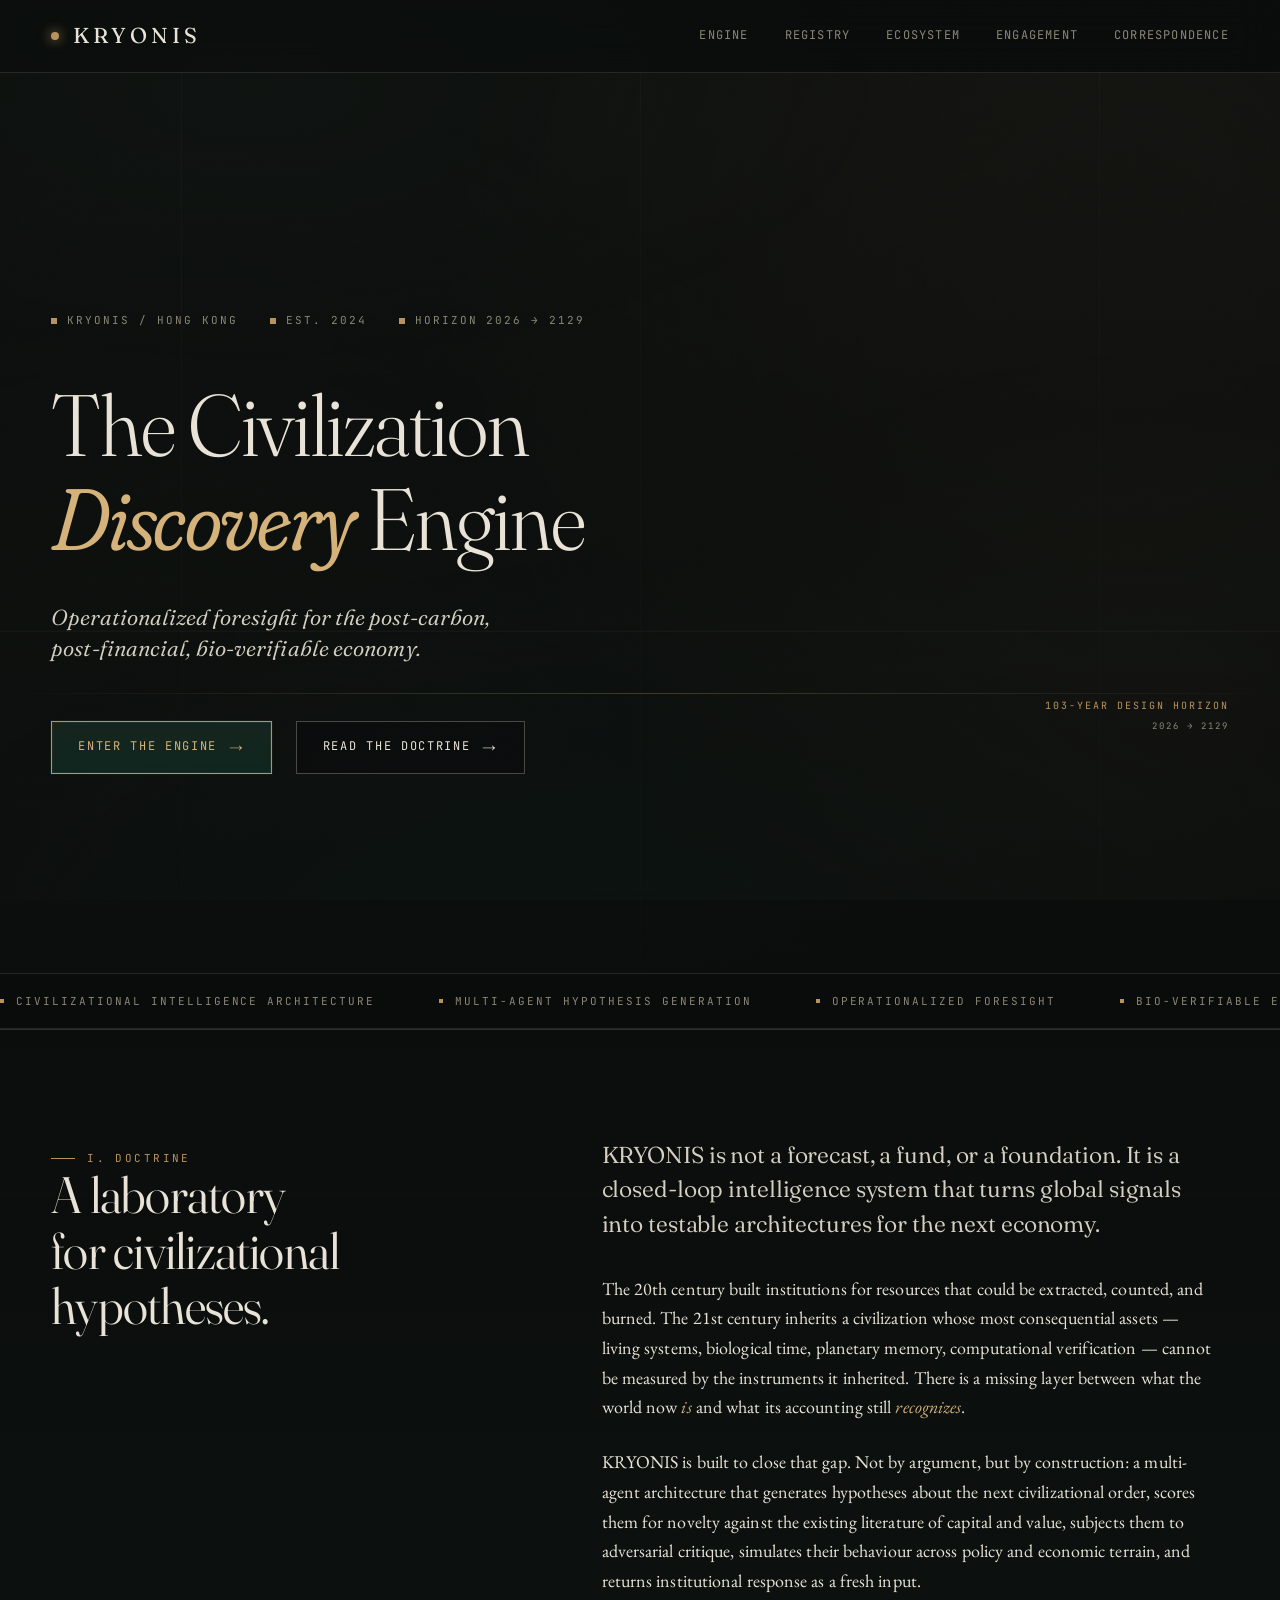
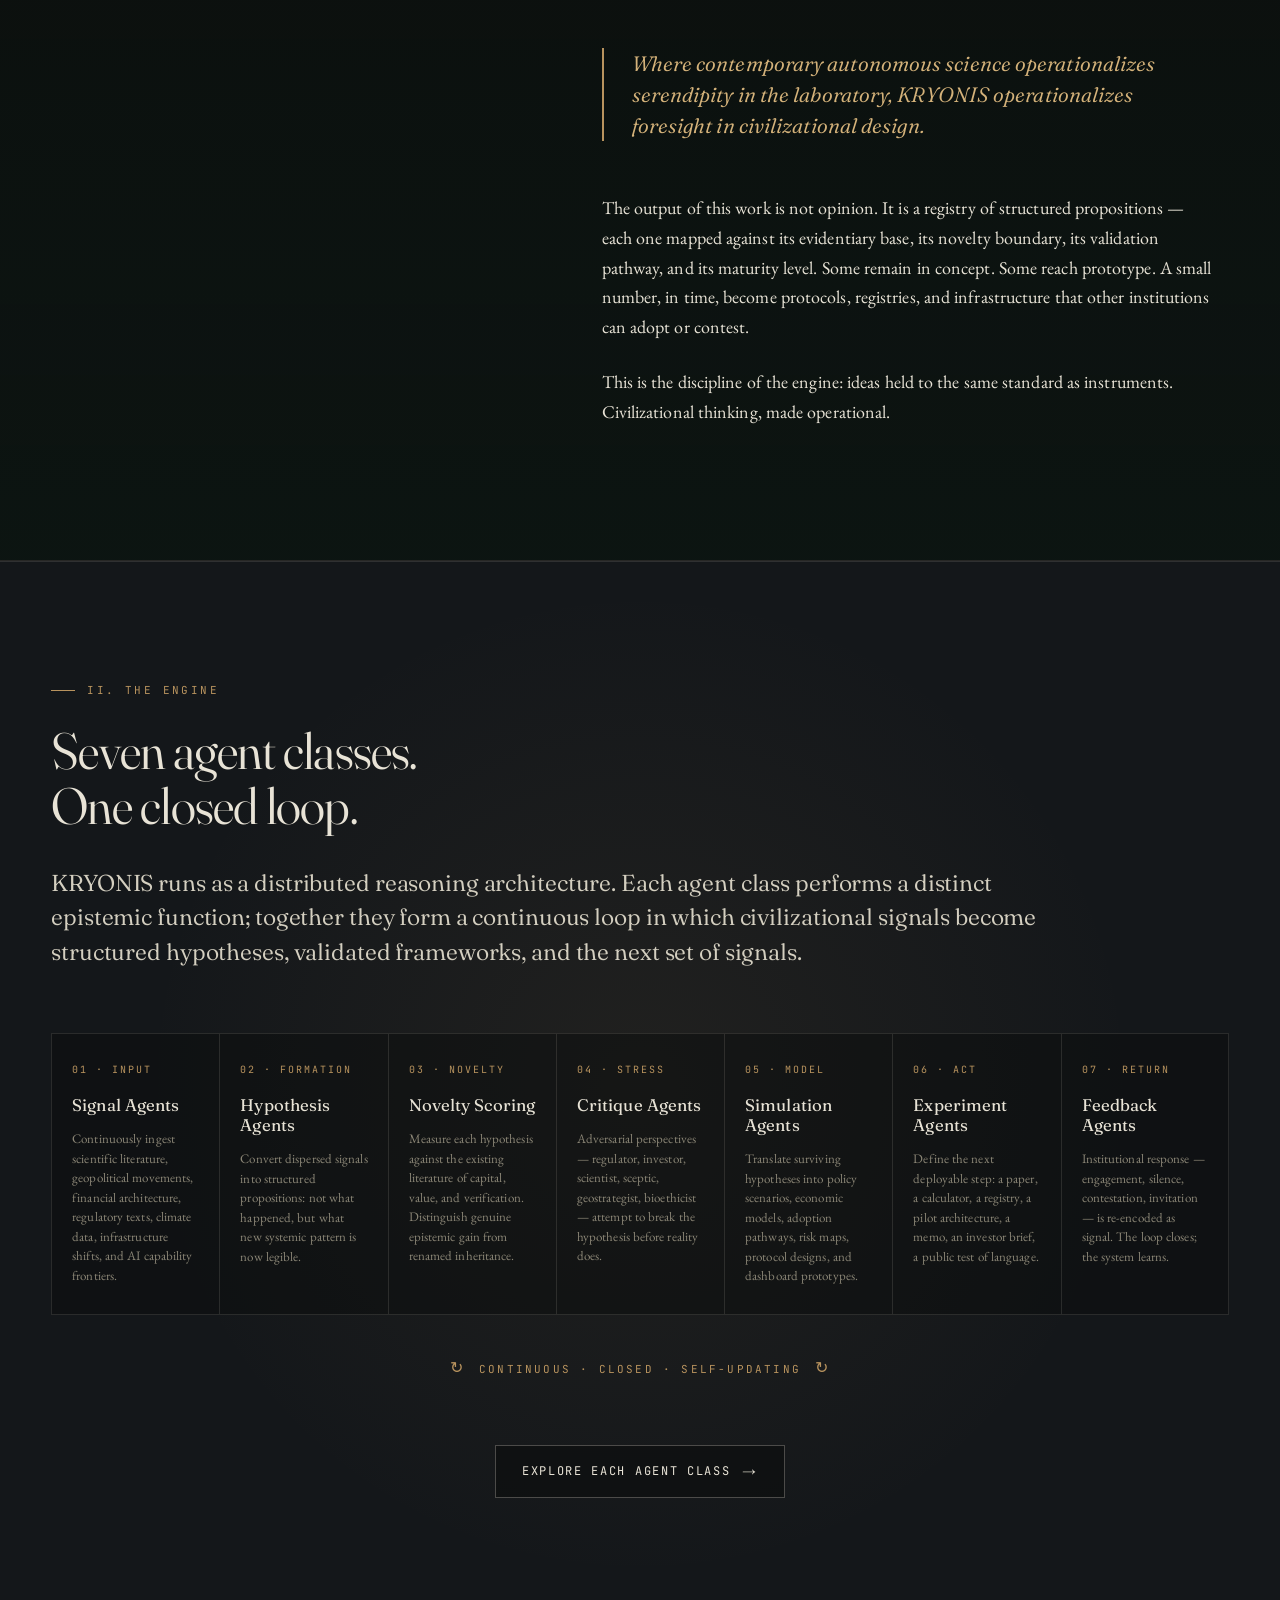
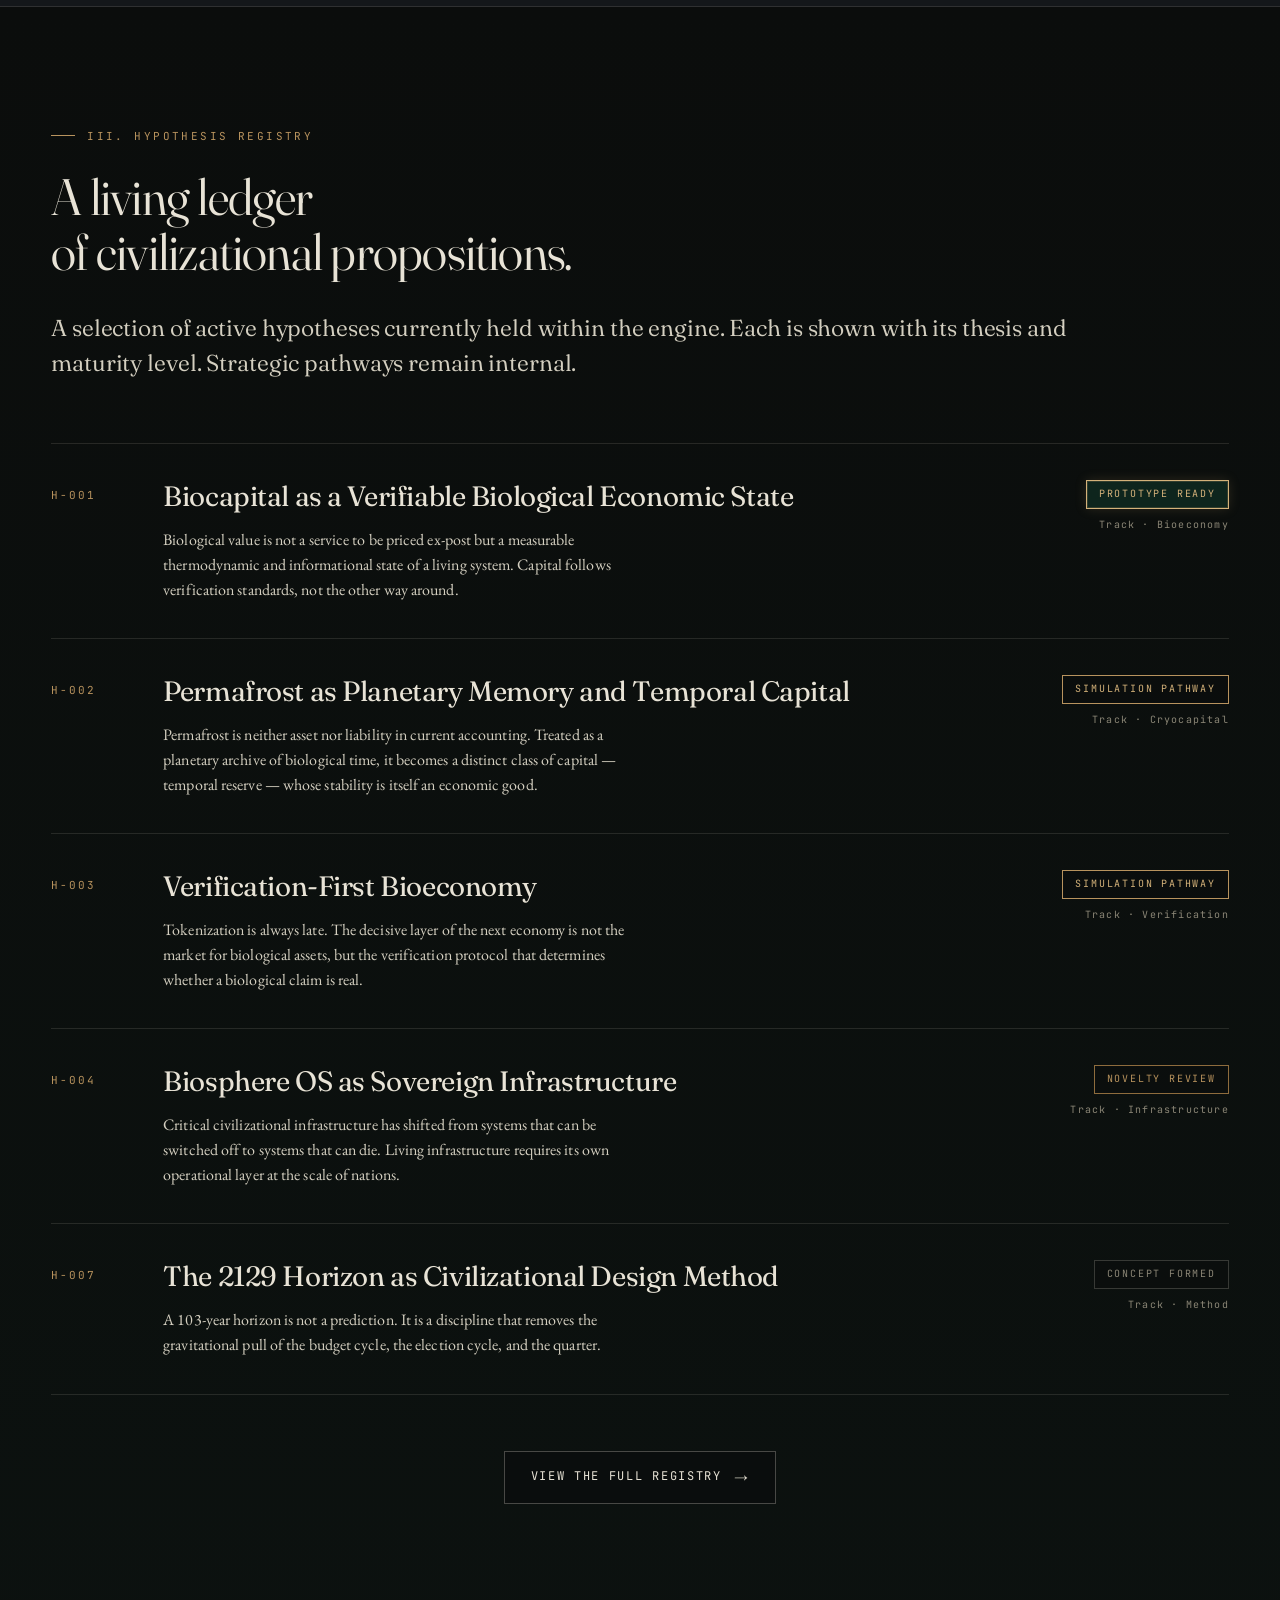
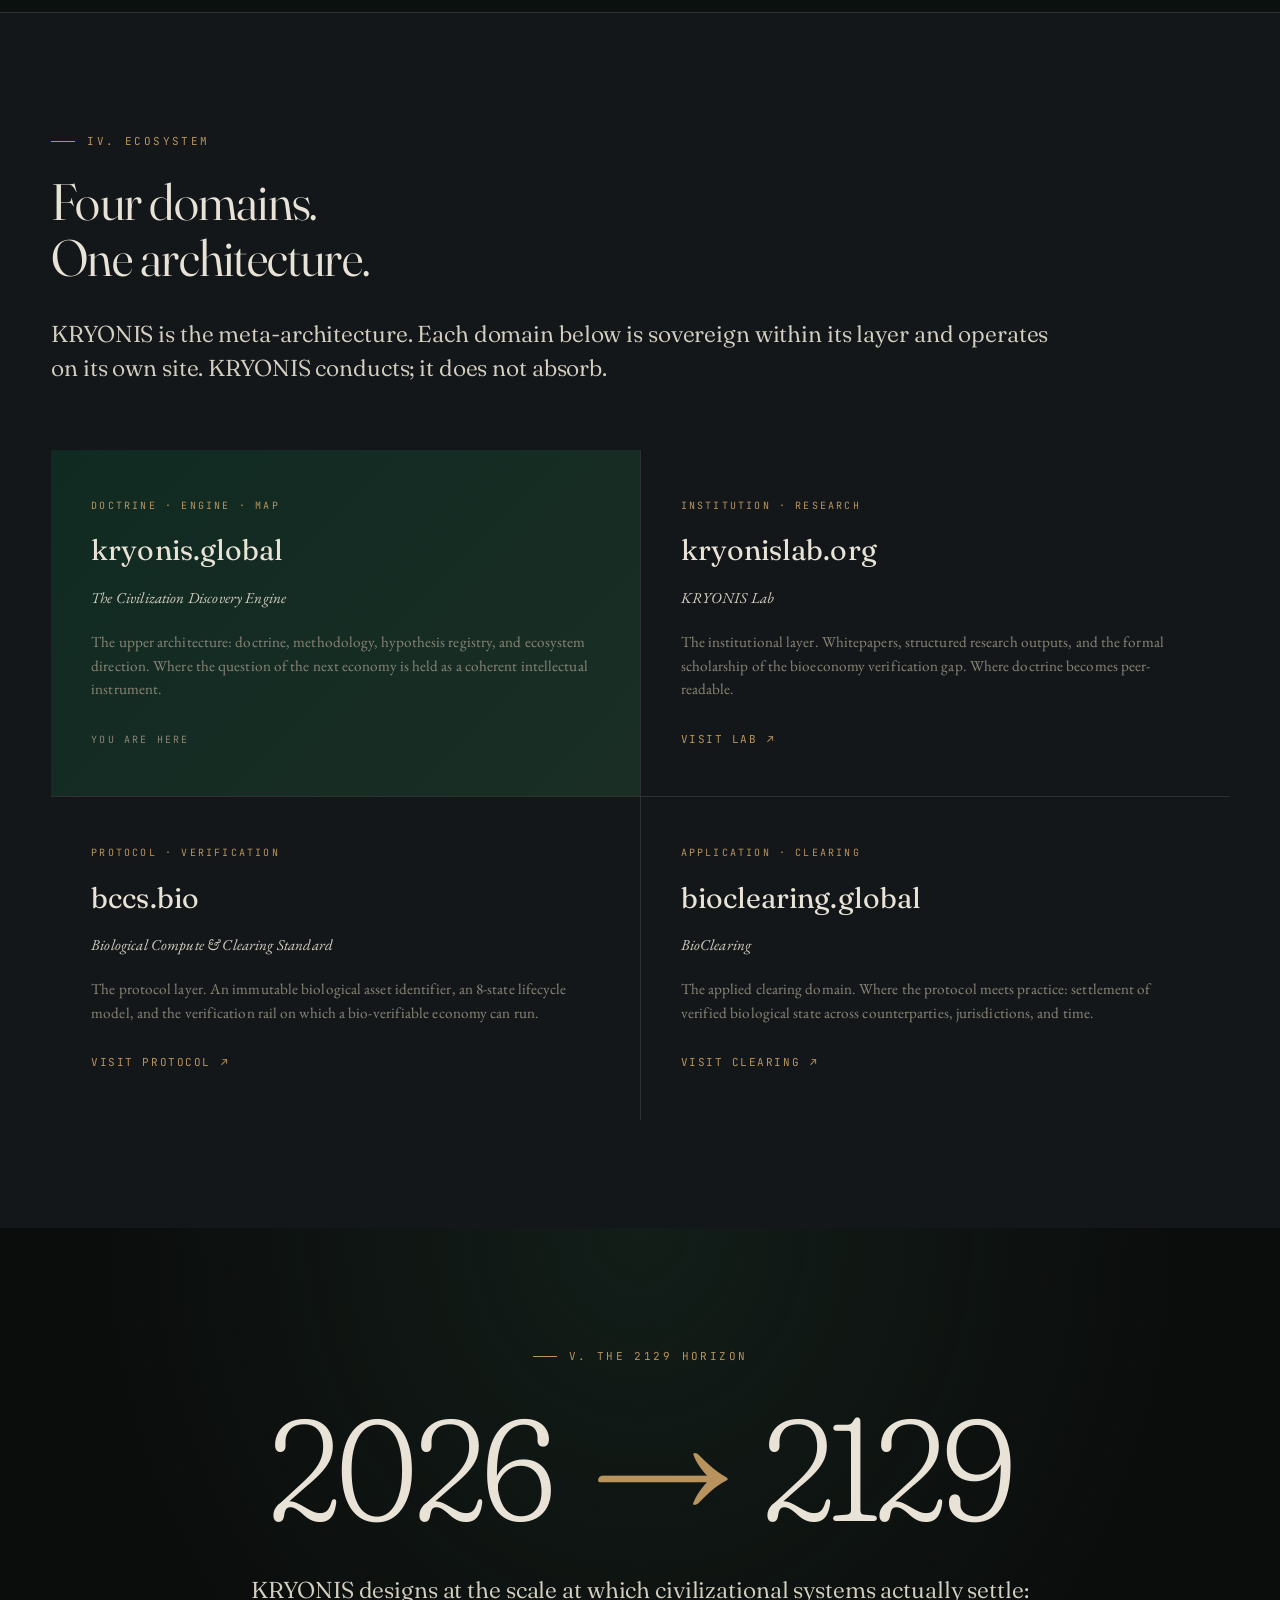
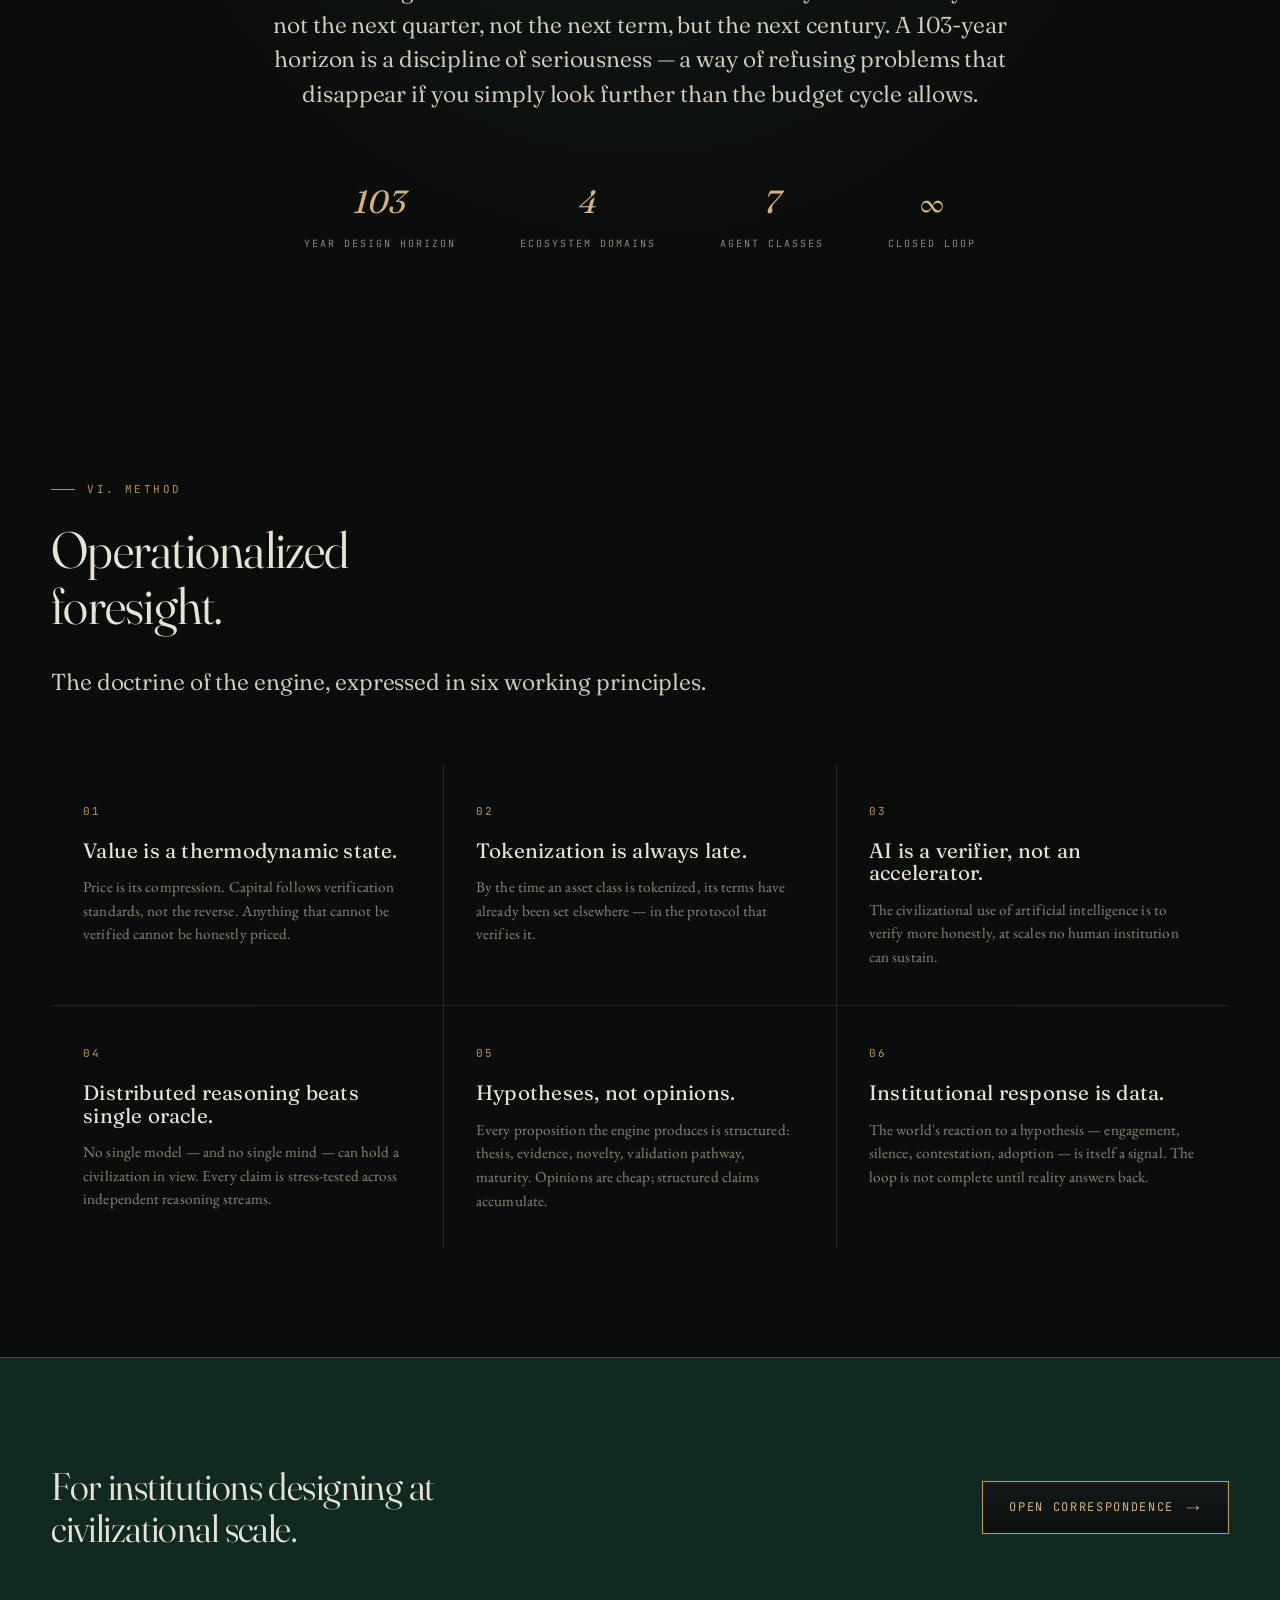
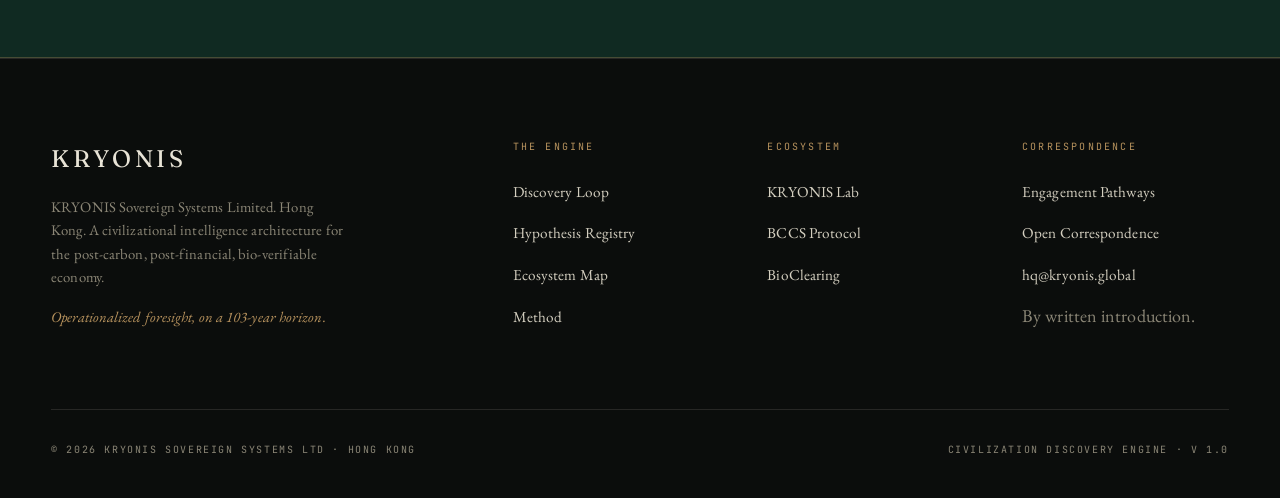
==== index.html @ 0e192307 "Add files via upload" ====
<!DOCTYPE html>
<html lang="en">
<head>
  <meta charset="UTF-8" />
  <meta name="viewport" content="width=device-width, initial-scale=1.0" />
  <title>KRYONIS — Civilization Discovery Engine</title>
  <meta name="description" content="KRYONIS is a multi-agent intelligence architecture for generating, testing and validating long-horizon civilizational hypotheses. Operationalized foresight for the post-carbon, post-financial, bio-verifiable economy." />
  <meta name="author" content="KRYONIS Sovereign Systems Limited" />
  <meta name="keywords" content="KRYONIS, civilization discovery engine, operationalized foresight, bioeconomy, biocapital, verification, post-carbon economy, sovereign infrastructure, 2129 horizon" />
  <meta name="theme-color" content="#0B0D0C" />
  <meta name="robots" content="index, follow, max-image-preview:large" />
  <link rel="canonical" href="https://kryonis.global/" />

  <!-- Open Graph -->
  <meta property="og:title" content="KRYONIS — Civilization Discovery Engine" />
  <meta property="og:description" content="KRYONIS is a multi-agent intelligence architecture for generating, testing and validating long-horizon civilizational hypotheses. Operationalized foresight for the post-carbon, post-financial, bio-verifiable economy." />
  <meta property="og:type" content="website" />
  <meta property="og:url" content="https://kryonis.global/" />
  <meta property="og:site_name" content="KRYONIS" />
  <meta property="og:locale" content="en_GB" />
  <meta property="og:image" content="https://kryonis.global/assets/og/og-index.jpg" />
  <meta property="og:image:width" content="1200" />
  <meta property="og:image:height" content="630" />
  <meta property="og:image:alt" content="KRYONIS — Civilization Discovery Engine" />
  <meta property="og:image:type" content="image/jpeg" />

  <!-- Twitter -->
  <meta name="twitter:card" content="summary_large_image" />
  <meta name="twitter:title" content="KRYONIS — Civilization Discovery Engine" />
  <meta name="twitter:description" content="KRYONIS is a multi-agent intelligence architecture for generating, testing and validating long-horizon civilizational hypotheses. Operationalized foresight for the post-carbon, post-financial, bio-verifiable economy." />
  <meta name="twitter:image" content="https://kryonis.global/assets/og/og-index.jpg" />

  <!-- Icons -->
  <link rel="icon" type="image/svg+xml" href="/assets/icons/favicon.svg" />
  <link rel="icon" type="image/png" sizes="32x32" href="/assets/icons/favicon-32.png" />
  <link rel="icon" type="image/png" sizes="16x16" href="/assets/icons/favicon-16.png" />
  <link rel="apple-touch-icon" sizes="180x180" href="/assets/icons/apple-touch-icon.png" />

  <!-- Fonts -->
  <link rel="preconnect" href="https://fonts.googleapis.com" />
  <link rel="preconnect" href="https://fonts.gstatic.com" crossorigin />
  <link rel="stylesheet" href="/styles.css" />
</head>
<body>

  <nav class="nav">
    <div class="nav-inner">
      <a href="/" class="nav-mark">KRYONIS</a>
      <button class="nav-toggle" aria-label="Menu" aria-expanded="false" aria-controls="primary-nav">
        <svg viewBox="0 0 24 24" fill="none" stroke="currentColor" stroke-width="1.5">
          <path d="M4 6h16M4 12h16M4 18h16" />
        </svg>
      </button>
      <div class="nav-links" id="primary-nav">
        <a href="/engine.html">Engine</a>
        <a href="/registry.html">Registry</a>
        <a href="/ecosystem.html">Ecosystem</a>
        <a href="/engagement.html">Engagement</a>
        <a href="/correspondence.html">Correspondence</a>
      </div>
    </div>
  </nav>

  <!-- HERO -->
  <header class="hero" id="top">
    <div class="hero-bg" style="background-image: url('/assets/images/hero-atmosphere.jpg');"></div>
    <div class="hero-inner">
      <div class="hero-meta reveal">
        <span>KRYONIS / HONG KONG</span>
        <span>EST. 2024</span>
        <span>Horizon 2026 → 2129</span>
      </div>

      <h1 class="reveal">
        The Civilization<br />
        <span class="accent">Discovery</span> Engine
      </h1>

      <p class="hero-tagline reveal">
        Operationalized foresight for the post-carbon,<br />
        post-financial, bio-verifiable economy.
      </p>

      <div class="hero-cta reveal">
        <a href="/engine.html" class="btn btn-primary btn-arrow">Enter the Engine</a>
        <a href="#doctrine" class="btn btn-arrow">Read the Doctrine</a>
      </div>

      <div class="hero-horizon"></div>
      <div class="hero-horizon-label">
        103-YEAR DESIGN HORIZON
        <small>2026 → 2129</small>
      </div>
    </div>
  </header>

  <!-- TICKER -->
  <div class="ticker" aria-hidden="true">
    <div class="ticker-track">
      <span>Civilizational Intelligence Architecture</span>
      <span>Multi-Agent Hypothesis Generation</span>
      <span>Operationalized Foresight</span>
      <span>Bio-Verifiable Economy</span>
      <span>Thermodynamic Value Layer</span>
      <span>Sovereign Discovery Protocol</span>
      <span>Civilizational Intelligence Architecture</span>
      <span>Multi-Agent Hypothesis Generation</span>
      <span>Operationalized Foresight</span>
      <span>Bio-Verifiable Economy</span>
      <span>Thermodynamic Value Layer</span>
      <span>Sovereign Discovery Protocol</span>
    </div>
  </div>

  <!-- DOCTRINE -->
  <section class="doctrine" id="doctrine">
    <div class="wrap">
      <div class="doctrine-grid">
        <div class="doctrine-left">
          <div class="sticky">
            <div class="eyebrow reveal">I. Doctrine</div>
            <h2 class="reveal reveal-delay-1">A laboratory<br />for civilizational<br />hypotheses.</h2>
          </div>
        </div>

        <div class="doctrine-prose">
          <p class="lede reveal">
            KRYONIS is not a forecast, a fund, or a foundation. It is a closed-loop intelligence system that turns global signals into testable architectures for the next economy.
          </p>

          <p class="reveal reveal-delay-1">
            The 20th century built institutions for resources that could be extracted, counted, and burned. The 21st century inherits a civilization whose most consequential assets — living systems, biological time, planetary memory, computational verification — cannot be measured by the instruments it inherited. There is a missing layer between what the world now <em>is</em> and what its accounting still <em>recognizes</em>.
          </p>

          <p class="reveal reveal-delay-1">
            KRYONIS is built to close that gap. Not by argument, but by construction: a multi-agent architecture that generates hypotheses about the next civilizational order, scores them for novelty against the existing literature of capital and value, subjects them to adversarial critique, simulates their behaviour across policy and economic terrain, and returns institutional response as a fresh input.
          </p>

          <blockquote class="reveal reveal-delay-2">
            Where contemporary autonomous science operationalizes serendipity in the laboratory, KRYONIS operationalizes foresight in civilizational design.
          </blockquote>

          <p class="reveal">
            The output of this work is not opinion. It is a registry of structured propositions — each one mapped against its evidentiary base, its novelty boundary, its validation pathway, and its maturity level. Some remain in concept. Some reach prototype. A small number, in time, become protocols, registries, and infrastructure that other institutions can adopt or contest.
          </p>

          <p class="reveal">
            This is the discipline of the engine: ideas held to the same standard as instruments. Civilizational thinking, made operational.
          </p>
        </div>
      </div>
    </div>
  </section>

  <!-- ENGINE -->
  <section class="engine" id="engine">
    <div class="wrap">
      <div class="section-head">
        <div class="eyebrow reveal">II. The Engine</div>
        <h2 class="reveal reveal-delay-1">Seven agent classes.<br />One closed loop.</h2>
        <p class="lede reveal reveal-delay-2" style="margin-top: 32px;">
          KRYONIS runs as a distributed reasoning architecture. Each agent class performs a distinct epistemic function; together they form a continuous loop in which civilizational signals become structured hypotheses, validated frameworks, and the next set of signals.
        </p>
      </div>

      <div class="cycle">
        <div class="cycle-node reveal">
          <div class="cycle-num">01 · INPUT</div>
          <div class="cycle-name">Signal Agents</div>
          <div class="cycle-desc">Continuously ingest scientific literature, geopolitical movements, financial architecture, regulatory texts, climate data, infrastructure shifts, and AI capability frontiers.</div>
        </div>
        <div class="cycle-node reveal reveal-delay-1">
          <div class="cycle-num">02 · FORMATION</div>
          <div class="cycle-name">Hypothesis Agents</div>
          <div class="cycle-desc">Convert dispersed signals into structured propositions: not what happened, but what new systemic pattern is now legible.</div>
        </div>
        <div class="cycle-node reveal reveal-delay-2">
          <div class="cycle-num">03 · NOVELTY</div>
          <div class="cycle-name">Novelty Scoring</div>
          <div class="cycle-desc">Measure each hypothesis against the existing literature of capital, value, and verification. Distinguish genuine epistemic gain from renamed inheritance.</div>
        </div>
        <div class="cycle-node reveal reveal-delay-3">
          <div class="cycle-num">04 · STRESS</div>
          <div class="cycle-name">Critique Agents</div>
          <div class="cycle-desc">Adversarial perspectives — regulator, investor, scientist, sceptic, geostrategist, bioethicist — attempt to break the hypothesis before reality does.</div>
        </div>
        <div class="cycle-node reveal reveal-delay-4">
          <div class="cycle-num">05 · MODEL</div>
          <div class="cycle-name">Simulation Agents</div>
          <div class="cycle-desc">Translate surviving hypotheses into policy scenarios, economic models, adoption pathways, risk maps, protocol designs, and dashboard prototypes.</div>
        </div>
        <div class="cycle-node reveal">
          <div class="cycle-num">06 · ACT</div>
          <div class="cycle-name">Experiment Agents</div>
          <div class="cycle-desc">Define the next deployable step: a paper, a calculator, a registry, a pilot architecture, a memo, an investor brief, a public test of language.</div>
        </div>
        <div class="cycle-node reveal reveal-delay-1">
          <div class="cycle-num">07 · RETURN</div>
          <div class="cycle-name">Feedback Agents</div>
          <div class="cycle-desc">Institutional response — engagement, silence, contestation, invitation — is re-encoded as signal. The loop closes; the system learns.</div>
        </div>
      </div>

      <div class="cycle-loop reveal">Continuous · Closed · Self-Updating</div>

      <div style="margin-top: 64px; text-align: center;">
        <a href="/engine.html" class="btn btn-arrow reveal">Explore each agent class</a>
      </div>
    </div>
  </section>

  <!-- REGISTRY -->
  <section class="registry" id="registry">
    <div class="wrap">
      <div class="section-head">
        <div class="eyebrow reveal">III. Hypothesis Registry</div>
        <h2 class="reveal reveal-delay-1">A living ledger<br />of civilizational propositions.</h2>
        <p class="lede reveal reveal-delay-2" style="margin-top: 32px;">
          A selection of active hypotheses currently held within the engine. Each is shown with its thesis and maturity level. Strategic pathways remain internal.
        </p>
      </div>

      <div class="ledger">
        <article class="hypothesis reveal" data-status="prototype">
          <div class="hyp-id">H-001</div>
          <div class="hyp-body">
            <h3>Biocapital as a Verifiable Biological Economic State</h3>
            <p>Biological value is not a service to be priced ex-post but a measurable thermodynamic and informational state of a living system. Capital follows verification standards, not the other way around.</p>
          </div>
          <div class="hyp-meta">
            <span class="status" data-level="5">Prototype Ready</span>
            <span class="hyp-track">Track · Bioeconomy</span>
          </div>
        </article>

        <article class="hypothesis reveal" data-status="simulation">
          <div class="hyp-id">H-002</div>
          <div class="hyp-body">
            <h3>Permafrost as Planetary Memory and Temporal Capital</h3>
            <p>Permafrost is neither asset nor liability in current accounting. Treated as a planetary archive of biological time, it becomes a distinct class of capital — temporal reserve — whose stability is itself an economic good.</p>
          </div>
          <div class="hyp-meta">
            <span class="status" data-level="4">Simulation Pathway</span>
            <span class="hyp-track">Track · Cryocapital</span>
          </div>
        </article>

        <article class="hypothesis reveal" data-status="simulation">
          <div class="hyp-id">H-003</div>
          <div class="hyp-body">
            <h3>Verification-First Bioeconomy</h3>
            <p>Tokenization is always late. The decisive layer of the next economy is not the market for biological assets, but the verification protocol that determines whether a biological claim is real.</p>
          </div>
          <div class="hyp-meta">
            <span class="status" data-level="4">Simulation Pathway</span>
            <span class="hyp-track">Track · Verification</span>
          </div>
        </article>

        <article class="hypothesis reveal" data-status="novelty">
          <div class="hyp-id">H-004</div>
          <div class="hyp-body">
            <h3>Biosphere OS as Sovereign Infrastructure</h3>
            <p>Critical civilizational infrastructure has shifted from systems that can be switched off to systems that can die. Living infrastructure requires its own operational layer at the scale of nations.</p>
          </div>
          <div class="hyp-meta">
            <span class="status" data-level="3">Novelty Review</span>
            <span class="hyp-track">Track · Infrastructure</span>
          </div>
        </article>

        <article class="hypothesis reveal" data-status="concept">
          <div class="hyp-id">H-007</div>
          <div class="hyp-body">
            <h3>The 2129 Horizon as Civilizational Design Method</h3>
            <p>A 103-year horizon is not a prediction. It is a discipline that removes the gravitational pull of the budget cycle, the election cycle, and the quarter.</p>
          </div>
          <div class="hyp-meta">
            <span class="status" data-level="1">Concept Formed</span>
            <span class="hyp-track">Track · Method</span>
          </div>
        </article>
      </div>

      <div style="margin-top: 56px; text-align: center;">
        <a href="/registry.html" class="btn btn-arrow reveal">View the full registry</a>
      </div>
    </div>
  </section>

  <!-- ECOSYSTEM -->
  <section class="ecosystem" id="ecosystem">
    <div class="wrap">
      <div class="section-head">
        <div class="eyebrow reveal">IV. Ecosystem</div>
        <h2 class="reveal reveal-delay-1">Four domains.<br />One architecture.</h2>
        <p class="lede reveal reveal-delay-2" style="margin-top: 32px;">
          KRYONIS is the meta-architecture. Each domain below is sovereign within its layer and operates on its own site. KRYONIS conducts; it does not absorb.
        </p>
      </div>

      <div class="eco-grid">
        <div class="eco-node primary reveal">
          <div class="eco-tag">Doctrine · Engine · Map</div>
          <div class="eco-domain">kryonis.global</div>
          <div class="eco-role">The Civilization Discovery Engine</div>
          <div class="eco-desc">The upper architecture: doctrine, methodology, hypothesis registry, and ecosystem direction. Where the question of the next economy is held as a coherent intellectual instrument.</div>
          <span class="eco-tag" style="color: var(--ivory-dim);">You are here</span>
        </div>

        <div class="eco-node reveal reveal-delay-1">
          <div class="eco-tag">Institution · Research</div>
          <div class="eco-domain">kryonislab.org</div>
          <div class="eco-role">KRYONIS Lab</div>
          <div class="eco-desc">The institutional layer. Whitepapers, structured research outputs, and the formal scholarship of the bioeconomy verification gap. Where doctrine becomes peer-readable.</div>
          <a href="https://kryonislab.org" target="_blank" rel="noopener" class="eco-link">Visit Lab</a>
        </div>

        <div class="eco-node reveal reveal-delay-2">
          <div class="eco-tag">Protocol · Verification</div>
          <div class="eco-domain">bccs.bio</div>
          <div class="eco-role">Biological Compute &amp; Clearing Standard</div>
          <div class="eco-desc">The protocol layer. An immutable biological asset identifier, an 8-state lifecycle model, and the verification rail on which a bio-verifiable economy can run.</div>
          <a href="https://bccs.bio" target="_blank" rel="noopener" class="eco-link">Visit Protocol</a>
        </div>

        <div class="eco-node reveal reveal-delay-3">
          <div class="eco-tag">Application · Clearing</div>
          <div class="eco-domain">bioclearing.global</div>
          <div class="eco-role">BioClearing</div>
          <div class="eco-desc">The applied clearing domain. Where the protocol meets practice: settlement of verified biological state across counterparties, jurisdictions, and time.</div>
          <a href="https://bioclearing.global" target="_blank" rel="noopener" class="eco-link">Visit Clearing</a>
        </div>
      </div>
    </div>
  </section>

  <!-- HORIZON -->
  <section class="horizon" id="horizon">
    <div class="wrap">
      <div class="horizon-inner">
        <div class="eyebrow reveal" style="justify-content: center;">V. The 2129 Horizon</div>
        <div class="horizon-years reveal reveal-delay-1">
          2026 <span class="sep">→</span> 2129
        </div>
        <p class="lede reveal reveal-delay-2" style="margin: 0 auto;">
          KRYONIS designs at the scale at which civilizational systems actually settle: not the next quarter, not the next term, but the next century. A 103-year horizon is a discipline of seriousness — a way of refusing problems that disappear if you simply look further than the budget cycle allows.
        </p>

        <div class="horizon-meta reveal reveal-delay-3">
          <div><strong>103</strong><small>Year Design Horizon</small></div>
          <div><strong>4</strong><small>Ecosystem Domains</small></div>
          <div><strong>7</strong><small>Agent Classes</small></div>
          <div><strong>∞</strong><small>Closed Loop</small></div>
        </div>
      </div>
    </div>
  </section>

  <!-- METHOD -->
  <section id="method">
    <div class="wrap">
      <div class="section-head">
        <div class="eyebrow reveal">VI. Method</div>
        <h2 class="reveal reveal-delay-1">Operationalized<br />foresight.</h2>
        <p class="lede reveal reveal-delay-2" style="margin-top: 32px;">
          The doctrine of the engine, expressed in six working principles.
        </p>
      </div>

      <div class="method-grid">
        <div class="method-cell reveal">
          <div class="num">01</div>
          <h4>Value is a thermodynamic state.</h4>
          <p>Price is its compression. Capital follows verification standards, not the reverse. Anything that cannot be verified cannot be honestly priced.</p>
        </div>
        <div class="method-cell reveal reveal-delay-1">
          <div class="num">02</div>
          <h4>Tokenization is always late.</h4>
          <p>By the time an asset class is tokenized, its terms have already been set elsewhere — in the protocol that verifies it.</p>
        </div>
        <div class="method-cell reveal reveal-delay-2">
          <div class="num">03</div>
          <h4>AI is a verifier, not an accelerator.</h4>
          <p>The civilizational use of artificial intelligence is to verify more honestly, at scales no human institution can sustain.</p>
        </div>
        <div class="method-cell reveal">
          <div class="num">04</div>
          <h4>Distributed reasoning beats single oracle.</h4>
          <p>No single model — and no single mind — can hold a civilization in view. Every claim is stress-tested across independent reasoning streams.</p>
        </div>
        <div class="method-cell reveal reveal-delay-1">
          <div class="num">05</div>
          <h4>Hypotheses, not opinions.</h4>
          <p>Every proposition the engine produces is structured: thesis, evidence, novelty, validation pathway, maturity. Opinions are cheap; structured claims accumulate.</p>
        </div>
        <div class="method-cell reveal reveal-delay-2">
          <div class="num">06</div>
          <h4>Institutional response is data.</h4>
          <p>The world's reaction to a hypothesis — engagement, silence, contestation, adoption — is itself a signal. The loop is not complete until reality answers back.</p>
        </div>
      </div>
    </div>
  </section>

  <!-- CTA -->
  <section class="cta-strip">
    <div class="wrap">
      <h2 class="reveal">For institutions designing at civilizational scale.</h2>
      <a href="/correspondence.html" class="btn btn-primary btn-arrow reveal reveal-delay-1">Open Correspondence</a>
    </div>
  </section>

  <footer class="foot">
    <div class="wrap">
      <div class="foot-grid">
        <div>
          <div class="foot-mark">KRYONIS</div>
          <p class="foot-desc">
            KRYONIS Sovereign Systems Limited. Hong Kong. A civilizational intelligence architecture for the post-carbon, post-financial, bio-verifiable economy.
          </p>
          <p class="foot-desc" style="margin-top: 16px; font-style: italic; color: var(--gold);">
            Operationalized foresight, on a 103-year horizon.
          </p>
        </div>

        <div>
          <h5>The Engine</h5>
          <ul>
            <li><a href="/engine.html">Discovery Loop</a></li>
            <li><a href="/registry.html">Hypothesis Registry</a></li>
            <li><a href="/ecosystem.html">Ecosystem Map</a></li>
            <li><a href="/#method">Method</a></li>
          </ul>
        </div>

        <div>
          <h5>Ecosystem</h5>
          <ul>
            <li><a href="https://kryonislab.org" target="_blank" rel="noopener">KRYONIS Lab</a></li>
            <li><a href="https://bccs.bio" target="_blank" rel="noopener">BCCS Protocol</a></li>
            <li><a href="https://bioclearing.global" target="_blank" rel="noopener">BioClearing</a></li>
          </ul>
        </div>

        <div>
          <h5>Correspondence</h5>
          <ul>
            <li><a href="/engagement.html">Engagement Pathways</a></li>
            <li><a href="/correspondence.html">Open Correspondence</a></li>
            <li><a href="mailto:hq@kryonis.global">hq@kryonis.global</a></li>
            <li><span style="color: var(--ivory-dim);">By written introduction.</span></li>
          </ul>
        </div>
      </div>

      <div class="foot-bottom">
        <div>© <span data-year>2026</span> KRYONIS Sovereign Systems Ltd · Hong Kong</div>
        <div>Civilization Discovery Engine · v 1.0</div>
      </div>
    </div>
  </footer>

  <script src="/script.js"></script>
</body>
</html>
---- styles.css ----
/* =========================================================================
   KRYONIS — Civilization Discovery Engine
   Production stylesheet
   ========================================================================= */

@import url('https://fonts.googleapis.com/css2?family=EB+Garamond:ital,wght@0,400;0,500;0,600;0,700;1,400;1,500&family=JetBrains+Mono:wght@300;400;500&family=Fraunces:ital,opsz,wght@0,9..144,300;0,9..144,400;0,9..144,500;1,9..144,400&display=swap');

:root {
  --carbon: #0B0D0C;
  --graphite: #14171A;
  --graphite-2: #1C2024;
  --abyss-green: #102A22;
  --pine: #1A2E25;
  --pine-soft: #243A30;
  --gold: #B8935E;
  --gold-bright: #D4B27A;
  --gold-deep: #8E6C3D;
  --ivory: #E8E3D6;
  --ivory-soft: #D4CFC0;
  --ivory-dim: #8B8676;
  --grey: #5C5F5A;
  --line: rgba(232, 227, 214, 0.12);
  --line-strong: rgba(232, 227, 214, 0.28);
  --line-gold: rgba(184, 147, 94, 0.32);

  --display: 'Fraunces', 'EB Garamond', Georgia, serif;
  --serif: 'EB Garamond', Georgia, serif;
  --mono: 'JetBrains Mono', ui-monospace, monospace;

  --max: 1280px;
  --reading: 68ch;
}

/* ========== RESET ========== */
*, *::before, *::after { box-sizing: border-box; }
html { scroll-behavior: smooth; -webkit-text-size-adjust: 100%; }
body {
  margin: 0;
  background: var(--carbon);
  color: var(--ivory);
  font-family: var(--serif);
  font-size: 18px;
  line-height: 1.65;
  font-weight: 400;
  letter-spacing: 0.005em;
  -webkit-font-smoothing: antialiased;
  -moz-osx-font-smoothing: grayscale;
  overflow-x: hidden;
}
img, svg { display: block; max-width: 100%; height: auto; }
a { color: inherit; text-decoration: none; }
button { font: inherit; cursor: pointer; }

/* ========== ATMOSPHERE ========== */
body::before {
  content: "";
  position: fixed;
  inset: 0;
  background-image:
    radial-gradient(ellipse 80% 50% at 20% 10%, rgba(26, 46, 37, 0.35), transparent 60%),
    radial-gradient(ellipse 60% 60% at 90% 80%, rgba(184, 147, 94, 0.06), transparent 70%),
    radial-gradient(ellipse 100% 80% at 50% 110%, rgba(16, 42, 34, 0.4), transparent 60%);
  pointer-events: none;
  z-index: 0;
}
body::after {
  content: "";
  position: fixed;
  inset: 0;
  background-image: url("data:image/svg+xml;utf8,<svg xmlns='http://www.w3.org/2000/svg' width='200' height='200'><filter id='n'><feTurbulence type='fractalNoise' baseFrequency='0.85' numOctaves='2' stitchTiles='stitch'/><feColorMatrix values='0 0 0 0 0.91 0 0 0 0 0.89 0 0 0 0 0.84 0 0 0 0.035 0'/></filter><rect width='100%' height='100%' filter='url(%23n)'/></svg>");
  pointer-events: none;
  z-index: 0;
  mix-blend-mode: overlay;
  opacity: 0.5;
}
main, header, footer, nav { position: relative; z-index: 1; }

/* ========== TYPOGRAPHY ========== */
.eyebrow {
  font-family: var(--mono);
  font-size: 11px;
  font-weight: 400;
  letter-spacing: 0.22em;
  text-transform: uppercase;
  color: var(--gold);
  display: inline-flex;
  align-items: center;
  gap: 12px;
}
.eyebrow::before {
  content: "";
  width: 24px; height: 1px;
  background: var(--gold);
  display: inline-block;
}

h1, h2, h3, h4 {
  font-family: var(--display);
  font-weight: 400;
  letter-spacing: -0.015em;
  line-height: 1.08;
  color: var(--ivory);
  margin: 0;
}
h1 {
  font-size: clamp(2.6rem, 6.8vw, 6.4rem);
  font-variation-settings: "opsz" 144, "SOFT" 30;
  font-weight: 300;
}
h2 {
  font-size: clamp(2rem, 4vw, 3.4rem);
  font-variation-settings: "opsz" 96;
  font-weight: 350;
}
h3 {
  font-size: clamp(1.3rem, 2.2vw, 1.75rem);
  font-variation-settings: "opsz" 36;
  font-weight: 400;
  line-height: 1.2;
}
h4 {
  font-size: 1.05rem;
  font-weight: 500;
  letter-spacing: 0.01em;
}
p { margin: 0 0 1.1em; }
strong { color: var(--ivory); font-weight: 500; }
em { color: var(--gold-bright); font-style: italic; }

.lede {
  font-family: var(--display);
  font-size: clamp(1.2rem, 1.8vw, 1.55rem);
  line-height: 1.5;
  font-weight: 350;
  color: var(--ivory-soft);
  max-width: var(--reading);
  letter-spacing: -0.005em;
}

.accent {
  font-style: italic;
  color: var(--gold-bright);
  font-variation-settings: "opsz" 144, "SOFT" 100;
  font-weight: 350;
}

/* ========== LAYOUT ========== */
.wrap {
  max-width: var(--max);
  margin: 0 auto;
  padding: 0 clamp(20px, 4vw, 56px);
}
section { padding: clamp(80px, 12vh, 160px) 0; }
.section-head { margin-bottom: clamp(48px, 7vh, 96px); }
.section-head .eyebrow { margin-bottom: 24px; }

/* ========== NAV ========== */
.nav {
  position: sticky;
  top: 0;
  z-index: 50;
  backdrop-filter: blur(20px) saturate(120%);
  -webkit-backdrop-filter: blur(20px) saturate(120%);
  background: rgba(11, 13, 12, 0.78);
  border-bottom: 1px solid var(--line);
}
.nav-inner {
  max-width: var(--max);
  margin: 0 auto;
  padding: 18px clamp(20px, 4vw, 56px);
  display: flex;
  align-items: center;
  justify-content: space-between;
  gap: 32px;
}
.nav-mark {
  font-family: var(--display);
  font-size: 1.35rem;
  font-weight: 400;
  letter-spacing: 0.18em;
  color: var(--ivory);
  display: flex;
  align-items: center;
  gap: 14px;
}
.nav-mark::before {
  content: "";
  width: 8px; height: 8px;
  background: var(--gold);
  border-radius: 50%;
  box-shadow: 0 0 12px var(--gold);
}
.nav-links {
  display: flex;
  align-items: center;
  gap: 36px;
  font-family: var(--mono);
  font-size: 12px;
  letter-spacing: 0.1em;
  text-transform: uppercase;
}
.nav-links a {
  color: var(--ivory-dim);
  transition: color 0.3s ease;
  position: relative;
  padding: 4px 0;
}
.nav-links a:hover, .nav-links a.active { color: var(--gold-bright); }
.nav-links a::after {
  content: "";
  position: absolute;
  left: 0; right: 0; bottom: -2px;
  height: 1px;
  background: var(--gold);
  transform: scaleX(0);
  transform-origin: left;
  transition: transform 0.4s cubic-bezier(0.65, 0, 0.35, 1);
}
.nav-links a:hover::after, .nav-links a.active::after { transform: scaleX(1); }
.nav-toggle { display: none; background: none; border: 0; color: var(--ivory); padding: 8px; }

/* ========== HERO ========== */
.hero {
  min-height: 100vh;
  display: flex;
  align-items: center;
  position: relative;
  padding: 120px 0 80px;
  overflow: hidden;
}
.hero-bg {
  position: absolute;
  inset: 0;
  background-size: cover;
  background-position: center;
  opacity: 0.55;
  z-index: 0;
}
.hero-bg::after {
  content: "";
  position: absolute;
  inset: 0;
  background: linear-gradient(to bottom, rgba(11, 13, 12, 0.4) 0%, rgba(11, 13, 12, 0.85) 100%);
}
.hero-inner {
  max-width: var(--max);
  margin: 0 auto;
  padding: 0 clamp(20px, 4vw, 56px);
  width: 100%;
  position: relative;
  z-index: 2;
}
.hero-meta {
  display: flex;
  gap: 32px;
  font-family: var(--mono);
  font-size: 11px;
  letter-spacing: 0.18em;
  text-transform: uppercase;
  color: var(--ivory-dim);
  margin-bottom: 48px;
  flex-wrap: wrap;
}
.hero-meta span { display: inline-flex; align-items: center; gap: 10px; }
.hero-meta span::before {
  content: "";
  width: 6px; height: 6px;
  background: var(--gold);
  display: inline-block;
}
.hero h1 {
  max-width: 14ch;
  margin-bottom: 36px;
}
.hero-tagline {
  font-family: var(--display);
  font-size: clamp(1.15rem, 1.7vw, 1.5rem);
  line-height: 1.45;
  color: var(--ivory-soft);
  max-width: 56ch;
  font-style: italic;
  font-weight: 350;
  margin-bottom: 56px;
}
.hero-cta {
  display: flex;
  gap: 24px;
  align-items: center;
  flex-wrap: wrap;
}

.hero-horizon {
  position: absolute;
  left: 0; right: 0; bottom: 80px;
  height: 1px;
  background: linear-gradient(to right, transparent, var(--line-gold), transparent);
  z-index: 1;
}
.hero-horizon-label {
  position: absolute;
  bottom: 40px; right: clamp(20px, 4vw, 56px);
  font-family: var(--mono);
  font-size: 10px;
  letter-spacing: 0.2em;
  text-transform: uppercase;
  color: var(--gold);
  text-align: right;
  z-index: 2;
}
.hero-horizon-label small {
  display: block;
  color: var(--ivory-dim);
  font-size: 9px;
  margin-top: 4px;
}

/* sub-page hero (smaller) */
.hero-sub {
  min-height: 60vh;
  padding: 140px 0 80px;
}
.hero-sub h1 {
  font-size: clamp(2.2rem, 5.5vw, 5rem);
  max-width: 18ch;
}

/* ========== BUTTONS ========== */
/* Doctrine: gold is an accent, never a flooded surface.
   Default state: dark background, subtle ivory border, ivory text.
   Hover: gold border + gold text, with a very faint gold inner glow. */
.btn {
  display: inline-flex;
  align-items: center;
  gap: 12px;
  padding: 14px 26px;
  font-family: var(--mono);
  font-size: 12px;
  letter-spacing: 0.14em;
  text-transform: uppercase;
  border: 1px solid var(--line-strong);
  color: var(--ivory);
  background: rgba(11, 13, 12, 0.6);
  transition: border-color 0.4s ease, color 0.4s ease, background-color 0.4s ease, box-shadow 0.4s ease;
  position: relative;
  cursor: pointer;
}
.btn:hover {
  color: var(--gold-bright);
  border-color: var(--gold);
  background: rgba(26, 46, 37, 0.5);
  box-shadow: inset 0 0 0 1px rgba(184, 147, 94, 0.12);
}

/* Primary: gold-bordered, gold-typed, deep abyss-green ground.
   Reserved for the principal call to action on a section. */
.btn-primary {
  background: linear-gradient(180deg, rgba(26, 46, 37, 0.7) 0%, rgba(16, 42, 34, 0.85) 100%);
  color: var(--gold-bright);
  border: 1px solid var(--gold);
  box-shadow:
    inset 0 0 0 1px rgba(184, 147, 94, 0.08),
    0 0 0 1px rgba(184, 147, 94, 0.06);
}
.btn-primary:hover {
  color: var(--ivory);
  border-color: var(--gold-bright);
  background: linear-gradient(180deg, rgba(36, 58, 48, 0.85) 0%, rgba(26, 46, 37, 0.95) 100%);
  box-shadow:
    inset 0 0 0 1px rgba(212, 178, 122, 0.18),
    0 0 24px rgba(184, 147, 94, 0.12);
}

.btn-arrow::after {
  content: "→";
  font-family: var(--serif);
  font-size: 14px;
  transition: transform 0.3s;
}
.btn-arrow:hover::after { transform: translateX(4px); }

.link-inline {
  color: var(--gold-bright);
  border-bottom: 1px solid var(--line-gold);
  padding-bottom: 1px;
  transition: all 0.3s;
}
.link-inline:hover {
  color: var(--ivory);
  border-bottom-color: var(--ivory);
}

/* ========== DOCTRINE / PROSE ========== */
.doctrine {
  background: linear-gradient(180deg, transparent 0%, rgba(16, 42, 34, 0.25) 100%);
  border-top: 1px solid var(--line);
  border-bottom: 1px solid var(--line);
}
.doctrine-grid {
  display: grid;
  grid-template-columns: 1fr 1.4fr;
  gap: clamp(40px, 8vw, 120px);
  align-items: start;
}
.doctrine-left .sticky {
  position: sticky;
  top: 100px;
}
.doctrine-prose { max-width: var(--reading); }
.doctrine-prose p { margin-bottom: 1.4em; }
.doctrine-prose blockquote {
  margin: 2.5em 0;
  padding-left: 28px;
  border-left: 2px solid var(--gold);
  font-family: var(--display);
  font-style: italic;
  font-size: 1.3rem;
  line-height: 1.5;
  color: var(--gold-bright);
  font-weight: 350;
}

@media (max-width: 900px) {
  .doctrine-grid { grid-template-columns: 1fr; }
  .doctrine-left .sticky { position: static; }
}

/* ========== SECTION WITH VISUAL ========== */
.section-visual {
  position: relative;
  border-top: 1px solid var(--line);
  border-bottom: 1px solid var(--line);
  overflow: hidden;
}
.section-visual-bg {
  position: absolute;
  inset: 0;
  background-size: cover;
  background-position: center;
  opacity: 0.35;
  z-index: 0;
}
.section-visual-bg::after {
  content: "";
  position: absolute;
  inset: 0;
  background: linear-gradient(180deg, rgba(11, 13, 12, 0.7) 0%, rgba(11, 13, 12, 0.95) 100%);
}
.section-visual .wrap { position: relative; z-index: 1; }

/* ========== ENGINE CYCLE ========== */
.engine {
  background: var(--graphite);
  border-top: 1px solid var(--line);
  border-bottom: 1px solid var(--line);
  position: relative;
  overflow: hidden;
}
.engine::before {
  content: "";
  position: absolute;
  inset: 0;
  background: radial-gradient(circle at 50% 50%, rgba(184, 147, 94, 0.08), transparent 60%);
  pointer-events: none;
}

.cycle {
  display: grid;
  grid-template-columns: repeat(7, 1fr);
  gap: 0;
  margin-top: 64px;
  position: relative;
}
.cycle-node {
  border: 1px solid var(--line);
  border-right: 0;
  padding: 28px 20px;
  position: relative;
  background: rgba(11, 13, 12, 0.5);
  transition: all 0.5s cubic-bezier(0.65, 0, 0.35, 1);
  min-height: 220px;
  display: flex;
  flex-direction: column;
}
.cycle-node:last-child { border-right: 1px solid var(--line); }
.cycle-node:hover {
  background: rgba(26, 46, 37, 0.5);
  border-color: var(--line-gold);
  transform: translateY(-4px);
}
.cycle-node:hover .cycle-num { color: var(--gold-bright); }
.cycle-num {
  font-family: var(--mono);
  font-size: 10px;
  letter-spacing: 0.2em;
  color: var(--gold);
  margin-bottom: 16px;
  transition: color 0.3s;
}
.cycle-name {
  font-family: var(--display);
  font-size: 1.05rem;
  line-height: 1.2;
  color: var(--ivory);
  margin-bottom: 14px;
  font-weight: 400;
}
.cycle-desc {
  font-size: 13px;
  line-height: 1.5;
  color: var(--ivory-dim);
  font-family: var(--serif);
}
.cycle-loop {
  margin-top: 40px;
  text-align: center;
  font-family: var(--mono);
  font-size: 11px;
  letter-spacing: 0.2em;
  text-transform: uppercase;
  color: var(--gold);
}
.cycle-loop::before, .cycle-loop::after {
  content: "↻";
  margin: 0 14px;
  font-size: 16px;
}

@media (max-width: 1100px) {
  .cycle { grid-template-columns: repeat(2, 1fr); }
  .cycle-node {
    border-right: 1px solid var(--line);
    border-bottom: 0;
  }
  .cycle-node:nth-child(odd) { border-right: 0; }
  .cycle-node:last-child { border-bottom: 1px solid var(--line); }
}
@media (max-width: 600px) {
  .cycle { grid-template-columns: 1fr; }
  .cycle-node, .cycle-node:nth-child(odd) {
    border-right: 1px solid var(--line);
  }
}

/* ========== AGENT DETAIL CARDS (engine.html) ========== */
.agent-detail {
  display: grid;
  grid-template-columns: 200px 1fr;
  gap: 48px;
  align-items: start;
  padding: 56px 0;
  border-bottom: 1px solid var(--line);
}
.agent-detail:last-child { border-bottom: 0; }
.agent-detail-label {
  font-family: var(--mono);
  font-size: 11px;
  letter-spacing: 0.18em;
  color: var(--gold);
  padding-top: 8px;
}
.agent-detail-label strong {
  display: block;
  color: var(--ivory);
  font-family: var(--display);
  font-size: 1.5rem;
  font-weight: 400;
  margin-top: 12px;
  letter-spacing: -0.01em;
}
.agent-detail-body p {
  color: var(--ivory-soft);
  line-height: 1.6;
}
.agent-detail-body p:last-child { margin-bottom: 0; }
.agent-list {
  list-style: none;
  padding: 0;
  margin: 24px 0 0;
  display: grid;
  grid-template-columns: repeat(2, 1fr);
  gap: 8px 24px;
}
.agent-list li {
  font-family: var(--mono);
  font-size: 12px;
  color: var(--ivory-dim);
  letter-spacing: 0.04em;
  padding-left: 18px;
  position: relative;
}
.agent-list li::before {
  content: "·";
  position: absolute;
  left: 0;
  color: var(--gold);
}
@media (max-width: 800px) {
  .agent-detail { grid-template-columns: 1fr; gap: 24px; }
  .agent-list { grid-template-columns: 1fr; }
}

/* ========== REGISTRY ========== */
.registry {
  background: linear-gradient(180deg, var(--carbon) 0%, rgba(16, 42, 34, 0.15) 100%);
}
.registry-filters {
  display: flex;
  gap: 4px;
  flex-wrap: wrap;
  margin-bottom: 48px;
  padding: 6px;
  background: rgba(20, 23, 26, 0.6);
  border: 1px solid var(--line);
  width: fit-content;
}
.filter-btn {
  background: transparent;
  border: 1px solid transparent;
  padding: 8px 16px;
  font-family: var(--mono);
  font-size: 11px;
  letter-spacing: 0.14em;
  text-transform: uppercase;
  color: var(--ivory-dim);
  transition: color 0.3s ease, border-color 0.3s ease, background-color 0.3s ease;
  cursor: pointer;
}
.filter-btn:hover { color: var(--ivory); }
.filter-btn.active {
  background: rgba(16, 42, 34, 0.6);
  color: var(--gold-bright);
  border-color: var(--gold);
  box-shadow: inset 0 0 0 1px rgba(184, 147, 94, 0.08);
}

.ledger { border-top: 1px solid var(--line); }
.hypothesis {
  display: grid;
  grid-template-columns: 80px 1fr auto;
  gap: 32px;
  align-items: start;
  padding: 36px 0;
  border-bottom: 1px solid var(--line);
  transition: all 0.4s cubic-bezier(0.65, 0, 0.35, 1);
  position: relative;
}
.hypothesis::before {
  content: "";
  position: absolute;
  left: -16px; top: 50%;
  width: 6px;
  height: 0;
  background: var(--gold);
  transform: translateY(-50%);
  transition: height 0.4s cubic-bezier(0.65, 0, 0.35, 1);
}
.hypothesis:hover {
  background: linear-gradient(90deg, rgba(184, 147, 94, 0.04), transparent);
  padding-left: 12px;
}
.hypothesis:hover::before { height: 60%; }
.hypothesis:hover h3 { color: var(--gold-bright); }

.hyp-id {
  font-family: var(--mono);
  font-size: 11px;
  letter-spacing: 0.18em;
  color: var(--gold);
  padding-top: 6px;
}
.hyp-body h3 {
  margin-bottom: 14px;
  transition: color 0.3s;
}
.hyp-body p {
  color: var(--ivory-soft);
  font-size: 1rem;
  line-height: 1.55;
  margin: 0;
  max-width: 60ch;
}
.hyp-meta {
  display: flex;
  flex-direction: column;
  gap: 8px;
  text-align: right;
  align-items: flex-end;
}
.status {
  font-family: var(--mono);
  font-size: 10px;
  letter-spacing: 0.18em;
  text-transform: uppercase;
  padding: 5px 12px;
  border: 1px solid var(--line);
  color: var(--ivory-dim);
  white-space: nowrap;
  background: rgba(11, 13, 12, 0.5);
}
.status[data-level="1"] { border-color: rgba(232, 227, 214, 0.2); }
.status[data-level="2"] { border-color: rgba(184, 147, 94, 0.3); color: var(--gold-deep); }
.status[data-level="3"] { border-color: var(--gold-deep); color: var(--gold); }
.status[data-level="4"] { border-color: var(--gold); color: var(--gold-bright); }
.status[data-level="5"] {
  background: rgba(16, 42, 34, 0.85);
  color: var(--gold-bright);
  border-color: var(--gold-bright);
  box-shadow:
    inset 0 0 0 1px rgba(212, 178, 122, 0.18),
    0 0 12px rgba(184, 147, 94, 0.18);
}
.hyp-track {
  font-family: var(--mono);
  font-size: 10px;
  color: var(--ivory-dim);
  letter-spacing: 0.12em;
}

@media (max-width: 800px) {
  .hypothesis { grid-template-columns: 1fr; gap: 16px; }
  .hyp-meta { flex-direction: row; text-align: left; align-items: center; flex-wrap: wrap; }
}

/* ========== HYPOTHESIS DETAIL (registry.html) ========== */
.hyp-detail {
  border: 1px solid var(--line);
  background: rgba(20, 23, 26, 0.4);
  padding: 48px;
  margin-bottom: 32px;
  transition: all 0.4s;
}
.hyp-detail:hover {
  border-color: var(--line-gold);
  background: rgba(26, 46, 37, 0.3);
}
.hyp-detail-head {
  display: flex;
  justify-content: space-between;
  align-items: flex-start;
  gap: 24px;
  margin-bottom: 32px;
  padding-bottom: 24px;
  border-bottom: 1px solid var(--line);
}
.hyp-detail-head h2 {
  font-size: clamp(1.5rem, 2.5vw, 2rem);
  max-width: 32ch;
}
.hyp-detail-id {
  font-family: var(--mono);
  font-size: 11px;
  letter-spacing: 0.18em;
  color: var(--gold);
}
.hyp-detail-rows {
  display: grid;
  grid-template-columns: 1fr;
  gap: 24px;
}
.hyp-detail-row {
  display: grid;
  grid-template-columns: 180px 1fr;
  gap: 32px;
  align-items: start;
  padding-bottom: 20px;
  border-bottom: 1px solid var(--line);
}
.hyp-detail-row:last-child { border-bottom: 0; padding-bottom: 0; }
.hyp-detail-row-label {
  font-family: var(--mono);
  font-size: 10px;
  letter-spacing: 0.18em;
  text-transform: uppercase;
  color: var(--gold);
  padding-top: 4px;
}
.hyp-detail-row p {
  color: var(--ivory-soft);
  margin: 0;
  line-height: 1.6;
}
@media (max-width: 700px) {
  .hyp-detail { padding: 32px 24px; }
  .hyp-detail-head { flex-direction: column; gap: 12px; }
  .hyp-detail-row { grid-template-columns: 1fr; gap: 8px; }
}

/* ========== ECOSYSTEM ========== */
.ecosystem {
  background: var(--graphite);
  border-top: 1px solid var(--line);
}
.eco-grid {
  display: grid;
  grid-template-columns: repeat(2, 1fr);
  gap: 1px;
  background: var(--line);
  margin-top: 64px;
}
.eco-node {
  background: var(--graphite);
  padding: 48px 40px;
  display: flex;
  flex-direction: column;
  gap: 20px;
  transition: background 0.5s cubic-bezier(0.65, 0, 0.35, 1);
  position: relative;
  min-height: 320px;
}
.eco-node:hover { background: var(--graphite-2); }
.eco-node.primary {
  background: linear-gradient(135deg, var(--abyss-green) 0%, var(--pine) 100%);
}
.eco-node.primary:hover { background: linear-gradient(135deg, var(--pine) 0%, var(--pine-soft) 100%); }
.eco-tag {
  font-family: var(--mono);
  font-size: 10px;
  letter-spacing: 0.22em;
  text-transform: uppercase;
  color: var(--gold);
}
.eco-domain {
  font-family: var(--display);
  font-size: 1.8rem;
  font-weight: 400;
  line-height: 1.1;
  color: var(--ivory);
}
.eco-role {
  font-family: var(--serif);
  font-style: italic;
  color: var(--ivory-soft);
  font-size: 0.95rem;
  letter-spacing: 0.01em;
}
.eco-desc {
  font-size: 0.95rem;
  line-height: 1.55;
  color: var(--ivory-dim);
  flex-grow: 1;
}
.eco-link {
  font-family: var(--mono);
  font-size: 11px;
  letter-spacing: 0.14em;
  text-transform: uppercase;
  color: var(--gold);
  display: inline-flex;
  align-items: center;
  gap: 10px;
  transition: gap 0.3s;
  margin-top: 8px;
}
.eco-link::after { content: "↗"; transition: transform 0.3s; }
.eco-link:hover { gap: 14px; color: var(--gold-bright); }
@media (max-width: 800px) { .eco-grid { grid-template-columns: 1fr; } }

/* ========== ECOSYSTEM DETAIL PAGE ========== */
.eco-detail {
  display: grid;
  grid-template-columns: 1fr 1.4fr;
  gap: clamp(40px, 6vw, 80px);
  padding: 64px 0;
  border-bottom: 1px solid var(--line);
  align-items: start;
}
.eco-detail:last-child { border-bottom: 0; }
.eco-detail-left .tag {
  font-family: var(--mono);
  font-size: 10px;
  letter-spacing: 0.22em;
  text-transform: uppercase;
  color: var(--gold);
  display: block;
  margin-bottom: 16px;
}
.eco-detail-left .domain {
  font-family: var(--display);
  font-size: clamp(1.6rem, 2.4vw, 2.2rem);
  font-weight: 400;
  margin-bottom: 8px;
  color: var(--ivory);
}
.eco-detail-left .role {
  font-family: var(--serif);
  font-style: italic;
  color: var(--gold-bright);
  font-size: 1.1rem;
  margin-bottom: 20px;
}
.eco-detail-right p { color: var(--ivory-soft); line-height: 1.65; }
.eco-detail-right .eco-link { margin-top: 16px; }
@media (max-width: 800px) {
  .eco-detail { grid-template-columns: 1fr; gap: 20px; padding: 48px 0; }
}

/* ========== HORIZON / 2129 ========== */
.horizon {
  background:
    radial-gradient(ellipse at 50% 0%, rgba(26, 46, 37, 0.5), transparent 60%),
    var(--carbon);
  position: relative;
  overflow: hidden;
}
.horizon-inner {
  text-align: center;
  max-width: 800px;
  margin: 0 auto;
}
.horizon-years {
  font-family: var(--display);
  font-size: clamp(4rem, 12vw, 9rem);
  font-weight: 300;
  line-height: 1;
  color: var(--ivory);
  font-variation-settings: "opsz" 144, "SOFT" 100;
  letter-spacing: -0.03em;
  margin: 32px 0;
}
.horizon-years .sep {
  color: var(--gold);
  font-style: italic;
  margin: 0 0.1em;
}
.horizon-meta {
  display: flex;
  justify-content: center;
  gap: 64px;
  margin-top: 64px;
  flex-wrap: wrap;
}
.horizon-meta div { text-align: center; }
.horizon-meta strong {
  display: block;
  font-family: var(--display);
  font-size: 2rem;
  font-weight: 400;
  color: var(--gold-bright);
  font-style: italic;
}
.horizon-meta small {
  font-family: var(--mono);
  font-size: 10px;
  letter-spacing: 0.2em;
  text-transform: uppercase;
  color: var(--ivory-dim);
  margin-top: 8px;
  display: block;
}

/* ========== METHODOLOGY ========== */
.method-grid {
  display: grid;
  grid-template-columns: repeat(3, 1fr);
  gap: 1px;
  background: var(--line);
  margin-top: 64px;
}
.method-cell {
  background: var(--carbon);
  padding: 36px 32px;
  border-top: 2px solid transparent;
  transition: border-color 0.5s;
}
.method-cell:hover { border-top-color: var(--gold); }
.method-cell .num {
  font-family: var(--mono);
  font-size: 11px;
  letter-spacing: 0.2em;
  color: var(--gold);
  margin-bottom: 20px;
}
.method-cell h4 {
  font-family: var(--display);
  font-size: 1.3rem;
  font-weight: 400;
  margin-bottom: 14px;
}
.method-cell p {
  font-size: 0.95rem;
  line-height: 1.55;
  color: var(--ivory-dim);
  margin: 0;
}
@media (max-width: 900px) { .method-grid { grid-template-columns: 1fr; } }

/* ========== CORRESPONDENCE ========== */
.corr-grid {
  display: grid;
  grid-template-columns: 1fr 1fr;
  gap: clamp(40px, 8vw, 96px);
  align-items: start;
}
.corr-form {
  background: rgba(20, 23, 26, 0.4);
  border: 1px solid var(--line);
  padding: 48px;
}
.corr-form h3 { margin-bottom: 24px; }
.corr-form p { color: var(--ivory-soft); margin-bottom: 32px; }
.corr-form label {
  display: block;
  font-family: var(--mono);
  font-size: 10px;
  letter-spacing: 0.18em;
  text-transform: uppercase;
  color: var(--gold);
  margin-bottom: 8px;
}
.corr-form input, .corr-form textarea {
  width: 100%;
  background: rgba(11, 13, 12, 0.7);
  border: 1px solid var(--line);
  color: var(--ivory);
  padding: 12px 16px;
  font-family: var(--serif);
  font-size: 1rem;
  margin-bottom: 24px;
  transition: border-color 0.3s;
}
.corr-form input:focus, .corr-form textarea:focus {
  outline: none;
  border-color: var(--gold);
}
.corr-form textarea { resize: vertical; min-height: 140px; }
.corr-info dl { margin: 0; }
.corr-info dt {
  font-family: var(--mono);
  font-size: 10px;
  letter-spacing: 0.18em;
  text-transform: uppercase;
  color: var(--gold);
  margin-top: 24px;
  margin-bottom: 6px;
}
.corr-info dt:first-child { margin-top: 0; }
.corr-info dd {
  margin: 0 0 8px;
  color: var(--ivory-soft);
  font-family: var(--serif);
  font-size: 1rem;
}
@media (max-width: 900px) {
  .corr-grid { grid-template-columns: 1fr; }
  .corr-form { padding: 32px 24px; }
}

/* ========== ENGAGEMENT FORM ========== */
.corr-form-section {
  padding: clamp(80px, 12vw, 140px) 0;
  border-top: 1px solid var(--line);
}
.section-title {
  font-family: var(--display);
  font-size: clamp(2.2rem, 4.5vw, 3.6rem);
  font-weight: 400;
  margin: 16px 0 24px;
  letter-spacing: -0.01em;
}
.section-lede {
  font-family: var(--serif);
  font-style: italic;
  font-size: clamp(1.05rem, 1.4vw, 1.25rem);
  color: var(--ivory-soft);
  max-width: 60ch;
  margin-bottom: 48px;
  line-height: 1.65;
}
.corr-form {
  background: rgba(20, 23, 26, 0.4);
  border: 1px solid var(--line);
  padding: 48px;
}
.form-grid {
  display: grid;
  grid-template-columns: 1fr 1fr;
  gap: 24px 28px;
  margin-bottom: 32px;
}
.form-field {
  display: flex;
  flex-direction: column;
}
.form-field-full {
  grid-column: 1 / -1;
}
.form-field label {
  display: block;
  font-family: var(--mono);
  font-size: 10px;
  letter-spacing: 0.18em;
  text-transform: uppercase;
  color: var(--gold);
  margin-bottom: 8px;
}
.form-field input,
.form-field textarea,
.form-field select {
  width: 100%;
  background: rgba(11, 13, 12, 0.7);
  border: 1px solid var(--line);
  color: var(--ivory);
  padding: 12px 16px;
  font-family: var(--serif);
  font-size: 1rem;
  transition: border-color 0.3s ease;
  appearance: none;
  -webkit-appearance: none;
  border-radius: 0;
}
.form-field input:focus,
.form-field textarea:focus,
.form-field select:focus {
  outline: none;
  border-color: var(--gold);
}
.form-field select {
  background-image: url("data:image/svg+xml;utf8,<svg xmlns='http://www.w3.org/2000/svg' width='12' height='8' viewBox='0 0 12 8'><path d='M1 1l5 5 5-5' stroke='%23B8935E' stroke-width='1.5' fill='none' stroke-linecap='round' stroke-linejoin='round'/></svg>");
  background-repeat: no-repeat;
  background-position: right 16px center;
  background-size: 12px 8px;
  padding-right: 40px;
}
.form-field select option {
  background: var(--carbon);
  color: var(--ivory);
}
.form-field textarea {
  resize: vertical;
  min-height: 160px;
  font-family: var(--serif);
}
.form-note {
  margin-top: 24px;
  font-size: 0.85rem;
  color: var(--ivory-dim);
  font-style: italic;
}

/* ========== ENGAGEMENT TRACK CTAs ========== */
.hyp-cta {
  margin-top: 20px;
  padding-top: 16px;
  border-top: 1px dashed var(--line);
}

/* ========== INSTITUTIONAL META GRID ========== */
.info-grid {
  display: grid;
  grid-template-columns: repeat(4, 1fr);
  gap: clamp(32px, 4vw, 56px);
}
.info-grid p {
  color: var(--ivory);
  font-family: var(--serif);
  font-size: 1rem;
  line-height: 1.6;
  margin: 0;
}

@media (max-width: 900px) {
  .form-grid { grid-template-columns: 1fr; }
  .info-grid { grid-template-columns: 1fr 1fr; }
}
@media (max-width: 600px) {
  .info-grid { grid-template-columns: 1fr; }
  .corr-form { padding: 24px 20px; }
}

/* ========== CTA STRIP ========== */
.cta-strip {
  background: var(--abyss-green);
  border-top: 1px solid var(--line-gold);
  border-bottom: 1px solid var(--line-gold);
}
.cta-strip .wrap {
  display: grid;
  grid-template-columns: 1fr auto;
  gap: 48px;
  align-items: center;
}
.cta-strip h2 {
  font-size: clamp(1.6rem, 3vw, 2.6rem);
  max-width: 24ch;
  margin: 0;
}
/* Inside CTA strip the surrounding ground is already abyss-green,
   so the primary button needs a more graphite-leaning ground for contrast. */
.cta-strip .btn-primary {
  background: linear-gradient(180deg, rgba(20, 23, 26, 0.85) 0%, rgba(11, 13, 12, 0.95) 100%);
}
.cta-strip .btn-primary:hover {
  background: linear-gradient(180deg, rgba(28, 32, 36, 0.95) 0%, rgba(20, 23, 26, 1) 100%);
}
@media (max-width: 800px) { .cta-strip .wrap { grid-template-columns: 1fr; } }

/* ========== FOOTER ========== */
.foot {
  background: var(--carbon);
  border-top: 1px solid var(--line);
  padding: 80px 0 40px;
}
.foot-grid {
  display: grid;
  grid-template-columns: 2fr 1fr 1fr 1fr;
  gap: 48px;
  margin-bottom: 64px;
}
.foot h5 {
  font-family: var(--mono);
  font-size: 10px;
  letter-spacing: 0.22em;
  text-transform: uppercase;
  color: var(--gold);
  margin: 0 0 20px;
  font-weight: 400;
}
.foot ul { list-style: none; padding: 0; margin: 0; }
.foot li { margin-bottom: 12px; }
.foot a {
  color: var(--ivory-soft);
  font-size: 0.95rem;
  transition: color 0.3s;
}
.foot a:hover { color: var(--gold-bright); }
.foot-mark {
  font-family: var(--display);
  font-size: 1.5rem;
  font-weight: 400;
  letter-spacing: 0.16em;
  color: var(--ivory);
  margin-bottom: 16px;
}
.foot-desc {
  color: var(--ivory-dim);
  font-size: 0.92rem;
  line-height: 1.6;
  max-width: 42ch;
}
.foot-bottom {
  border-top: 1px solid var(--line);
  padding-top: 32px;
  display: flex;
  justify-content: space-between;
  flex-wrap: wrap;
  gap: 16px;
  font-family: var(--mono);
  font-size: 10px;
  letter-spacing: 0.16em;
  text-transform: uppercase;
  color: var(--ivory-dim);
}
@media (max-width: 800px) { .foot-grid { grid-template-columns: 1fr 1fr; } }
@media (max-width: 500px) { .foot-grid { grid-template-columns: 1fr; } }

/* ========== TICKER ========== */
.ticker {
  border-top: 1px solid var(--line);
  border-bottom: 1px solid var(--line);
  background: rgba(11, 13, 12, 0.5);
  padding: 18px 0;
  overflow: hidden;
}
.ticker-track {
  display: flex;
  gap: 64px;
  animation: scroll 60s linear infinite;
  font-family: var(--mono);
  font-size: 11px;
  letter-spacing: 0.18em;
  text-transform: uppercase;
  color: var(--ivory-dim);
  white-space: nowrap;
}
.ticker-track span { display: inline-flex; align-items: center; gap: 12px; }
.ticker-track span::before {
  content: "";
  width: 4px; height: 4px;
  background: var(--gold);
}
@keyframes scroll { to { transform: translateX(-50%); } }

/* ========== 404 ========== */
.notfound {
  min-height: 80vh;
  display: flex;
  align-items: center;
  justify-content: center;
  text-align: center;
  padding: 80px 24px;
}
.notfound h1 { font-size: clamp(4rem, 12vw, 9rem); margin-bottom: 16px; }
.notfound p { color: var(--ivory-soft); margin-bottom: 40px; }

/* ========== REVEAL ========== */
.reveal {
  opacity: 0;
  transform: translateY(30px);
  transition: opacity 1s cubic-bezier(0.25, 0.1, 0.25, 1), transform 1s cubic-bezier(0.25, 0.1, 0.25, 1);
}
.reveal.in { opacity: 1; transform: translateY(0); }
.reveal-delay-1 { transition-delay: 0.1s; }
.reveal-delay-2 { transition-delay: 0.2s; }
.reveal-delay-3 { transition-delay: 0.3s; }
.reveal-delay-4 { transition-delay: 0.4s; }

.hero .reveal { animation: heroIn 1.4s cubic-bezier(0.25, 0.1, 0.25, 1) forwards; opacity: 0; }
.hero .reveal:nth-child(1) { animation-delay: 0.1s; }
.hero .reveal:nth-child(2) { animation-delay: 0.3s; }
.hero .reveal:nth-child(3) { animation-delay: 0.5s; }
.hero .reveal:nth-child(4) { animation-delay: 0.7s; }
@keyframes heroIn {
  from { opacity: 0; transform: translateY(40px); }
  to { opacity: 1; transform: translateY(0); }
}

/* ========== UTIL ========== */
.divider {
  height: 1px;
  background: linear-gradient(to right, transparent, var(--line-gold), transparent);
  margin: 80px 0;
}

/* ========== HERO MOBILE ========== */
@media (max-width: 800px) {
  .hero { min-height: auto; padding: 100px 0 60px; }
  .hero-horizon, .hero-horizon-label { display: none; }
  .hero-cta {
    gap: 14px;
    flex-direction: column;
    align-items: flex-start;
  }
  .hero-cta .btn {
    width: auto;
    min-width: 220px;
    justify-content: center;
    padding: 14px 22px;
    font-size: 11px;
  }
}

/* ========== NAV MOBILE ========== */
@media (max-width: 800px) {
  .nav-links {
    position: fixed;
    top: 64px;
    left: 0;
    right: 0;
    bottom: 0;
    height: calc(100vh - 64px);
    width: 100vw;
    background: #0B0D0C;
    background-image:
      radial-gradient(ellipse 80% 50% at 20% 10%, rgba(26, 46, 37, 0.5), transparent 60%),
      radial-gradient(ellipse 60% 60% at 90% 80%, rgba(184, 147, 94, 0.08), transparent 70%);
    flex-direction: column;
    align-items: flex-start;
    padding: 48px 32px;
    gap: 28px;
    transform: translateX(100%);
    transition: transform 0.5s cubic-bezier(0.65, 0, 0.35, 1);
    z-index: 100;
    overflow-y: auto;
  }
  .nav-links a { font-size: 14px; padding: 8px 0; }
  .nav-links.open { transform: translateX(0); }
  .nav-toggle { display: block; z-index: 101; position: relative; }
  .nav-toggle svg { width: 24px; height: 24px; }
}

@media (prefers-reduced-motion: reduce) {
  *, *::before, *::after {
    animation-duration: 0.01ms !important;
    transition-duration: 0.01ms !important;
  }
  html { scroll-behavior: auto; }
}
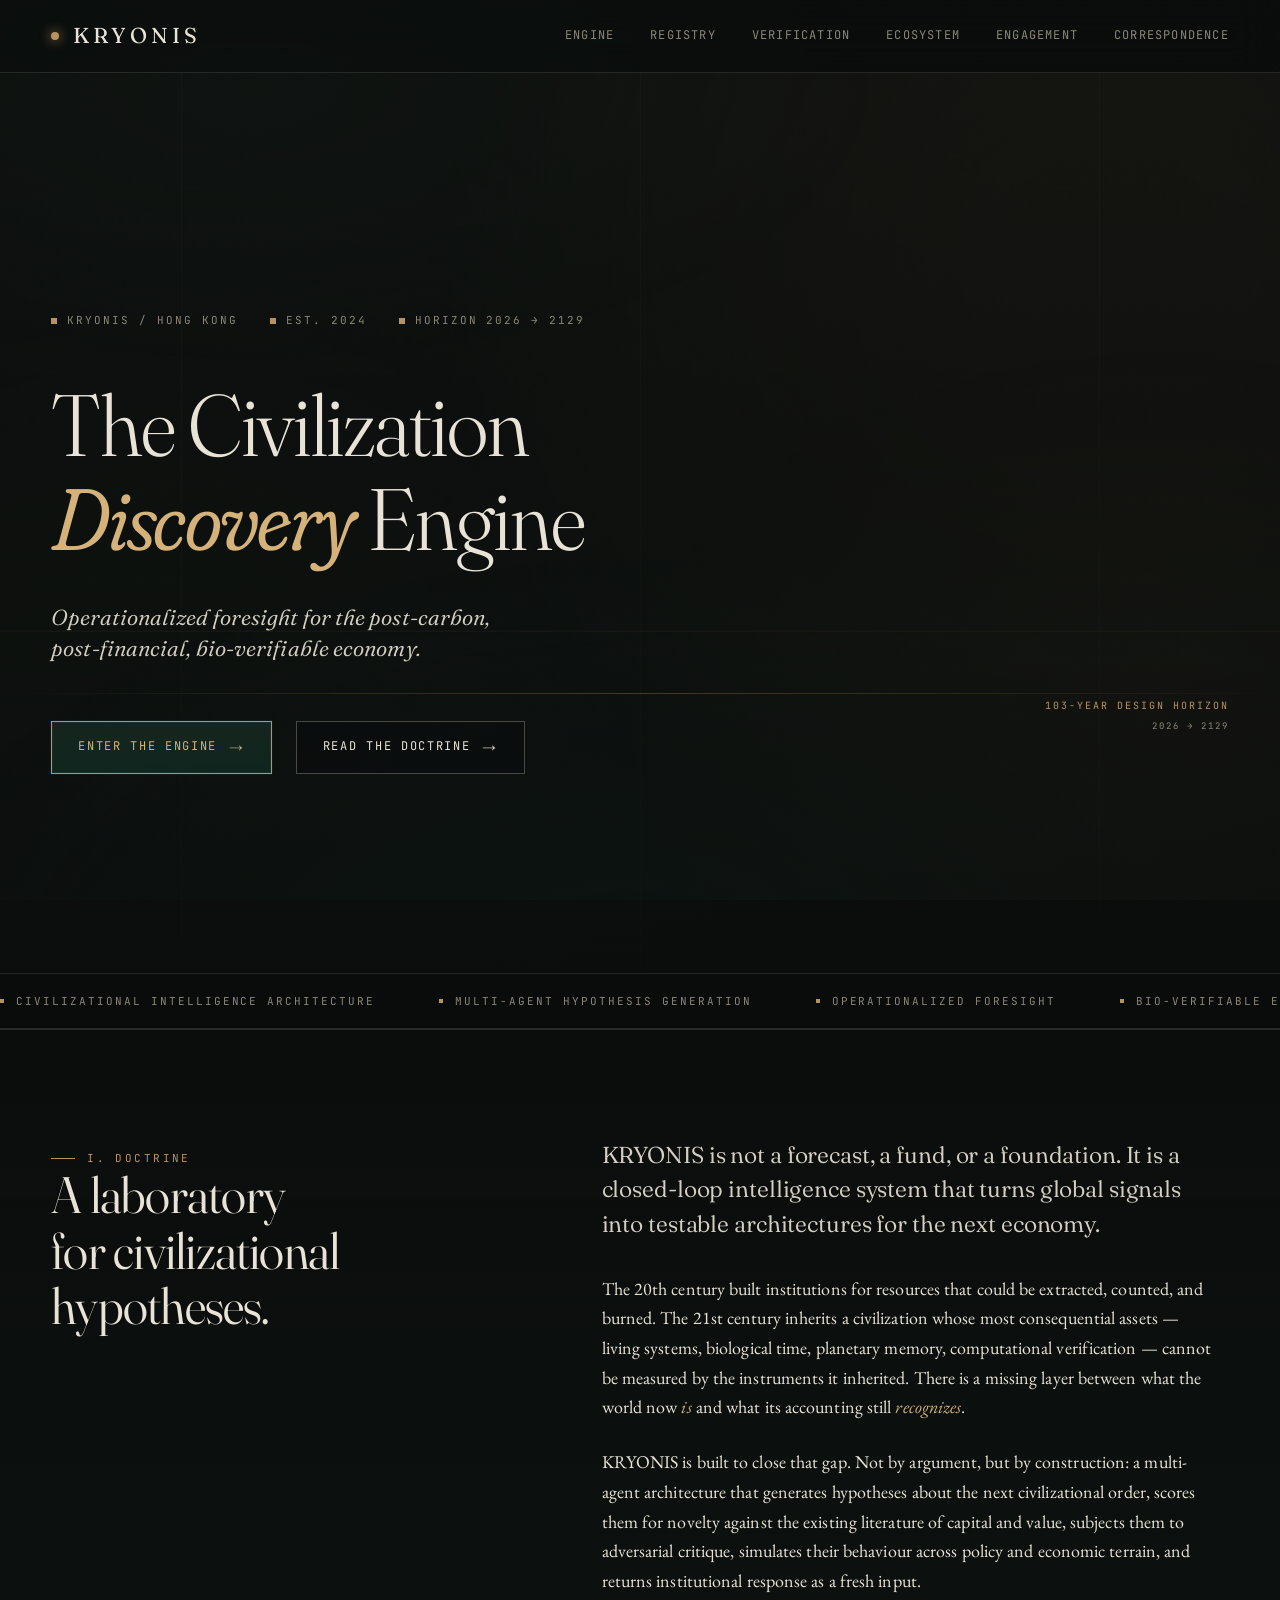
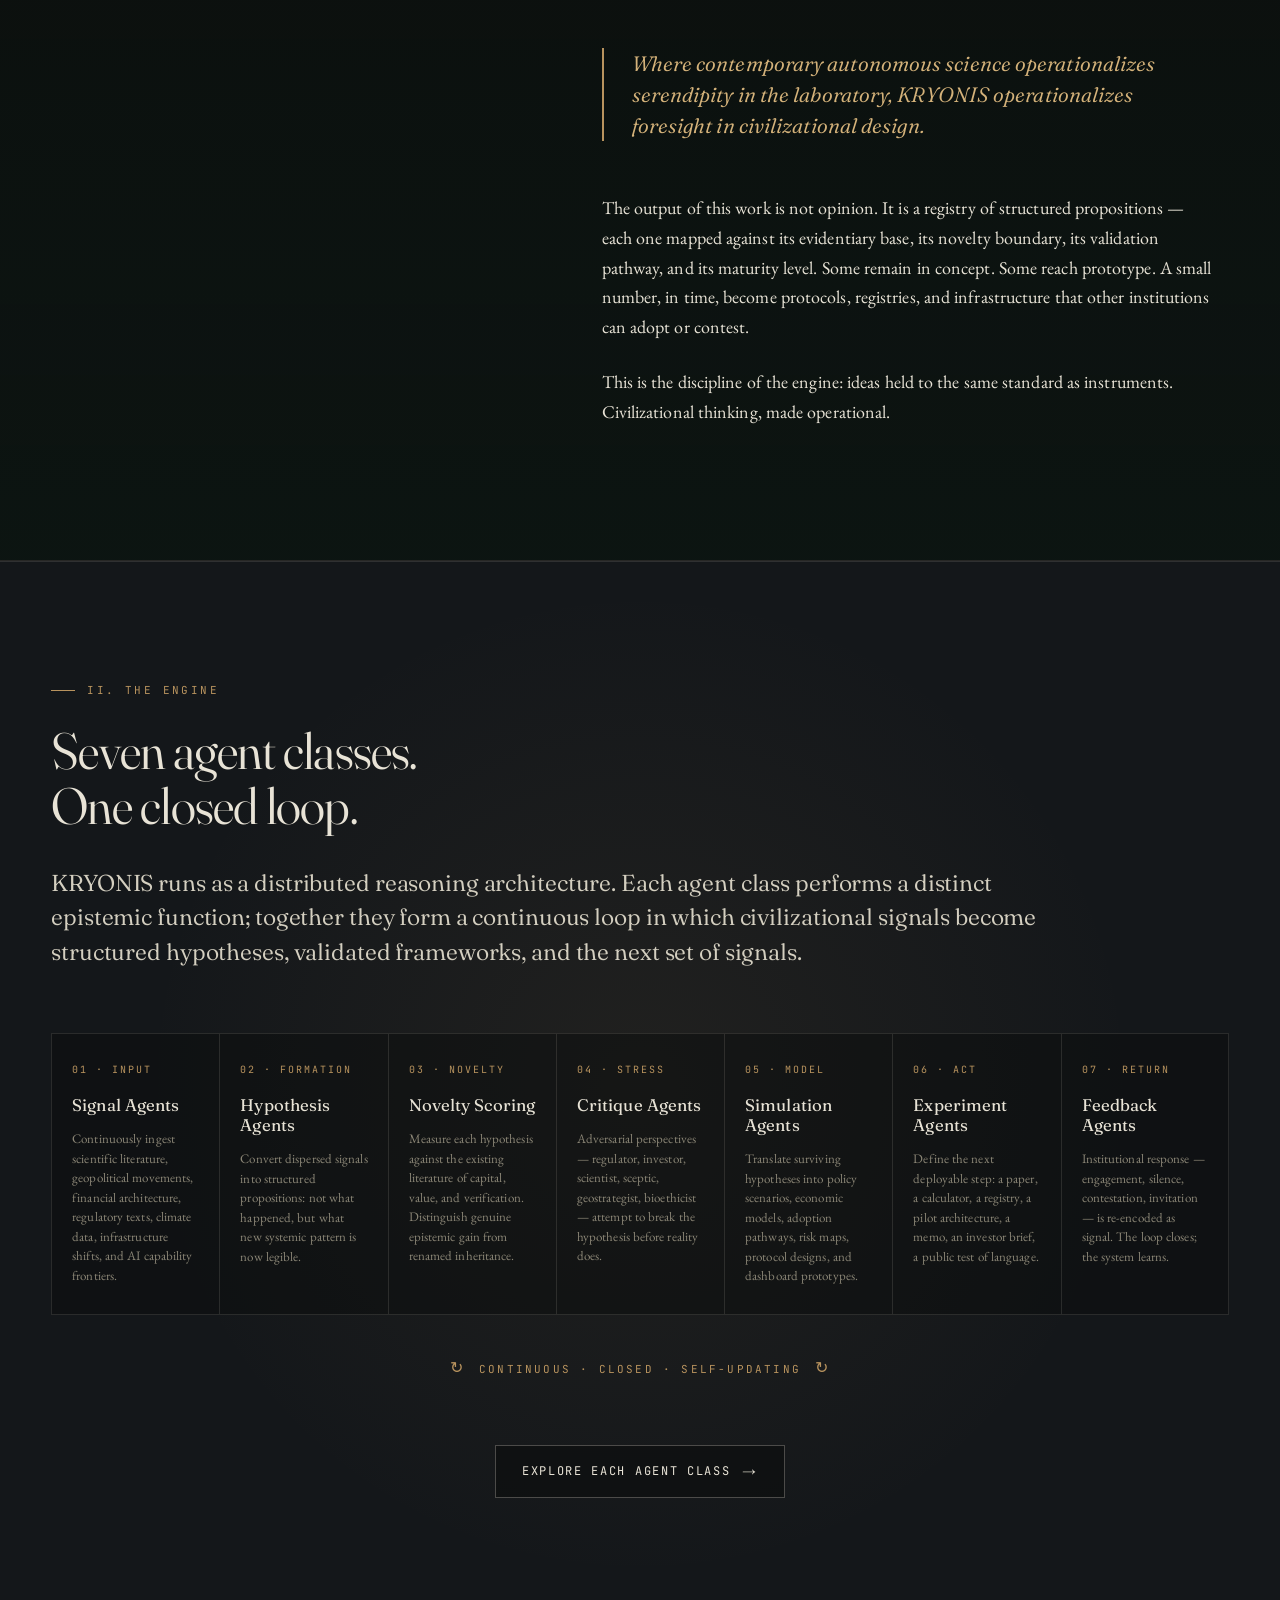
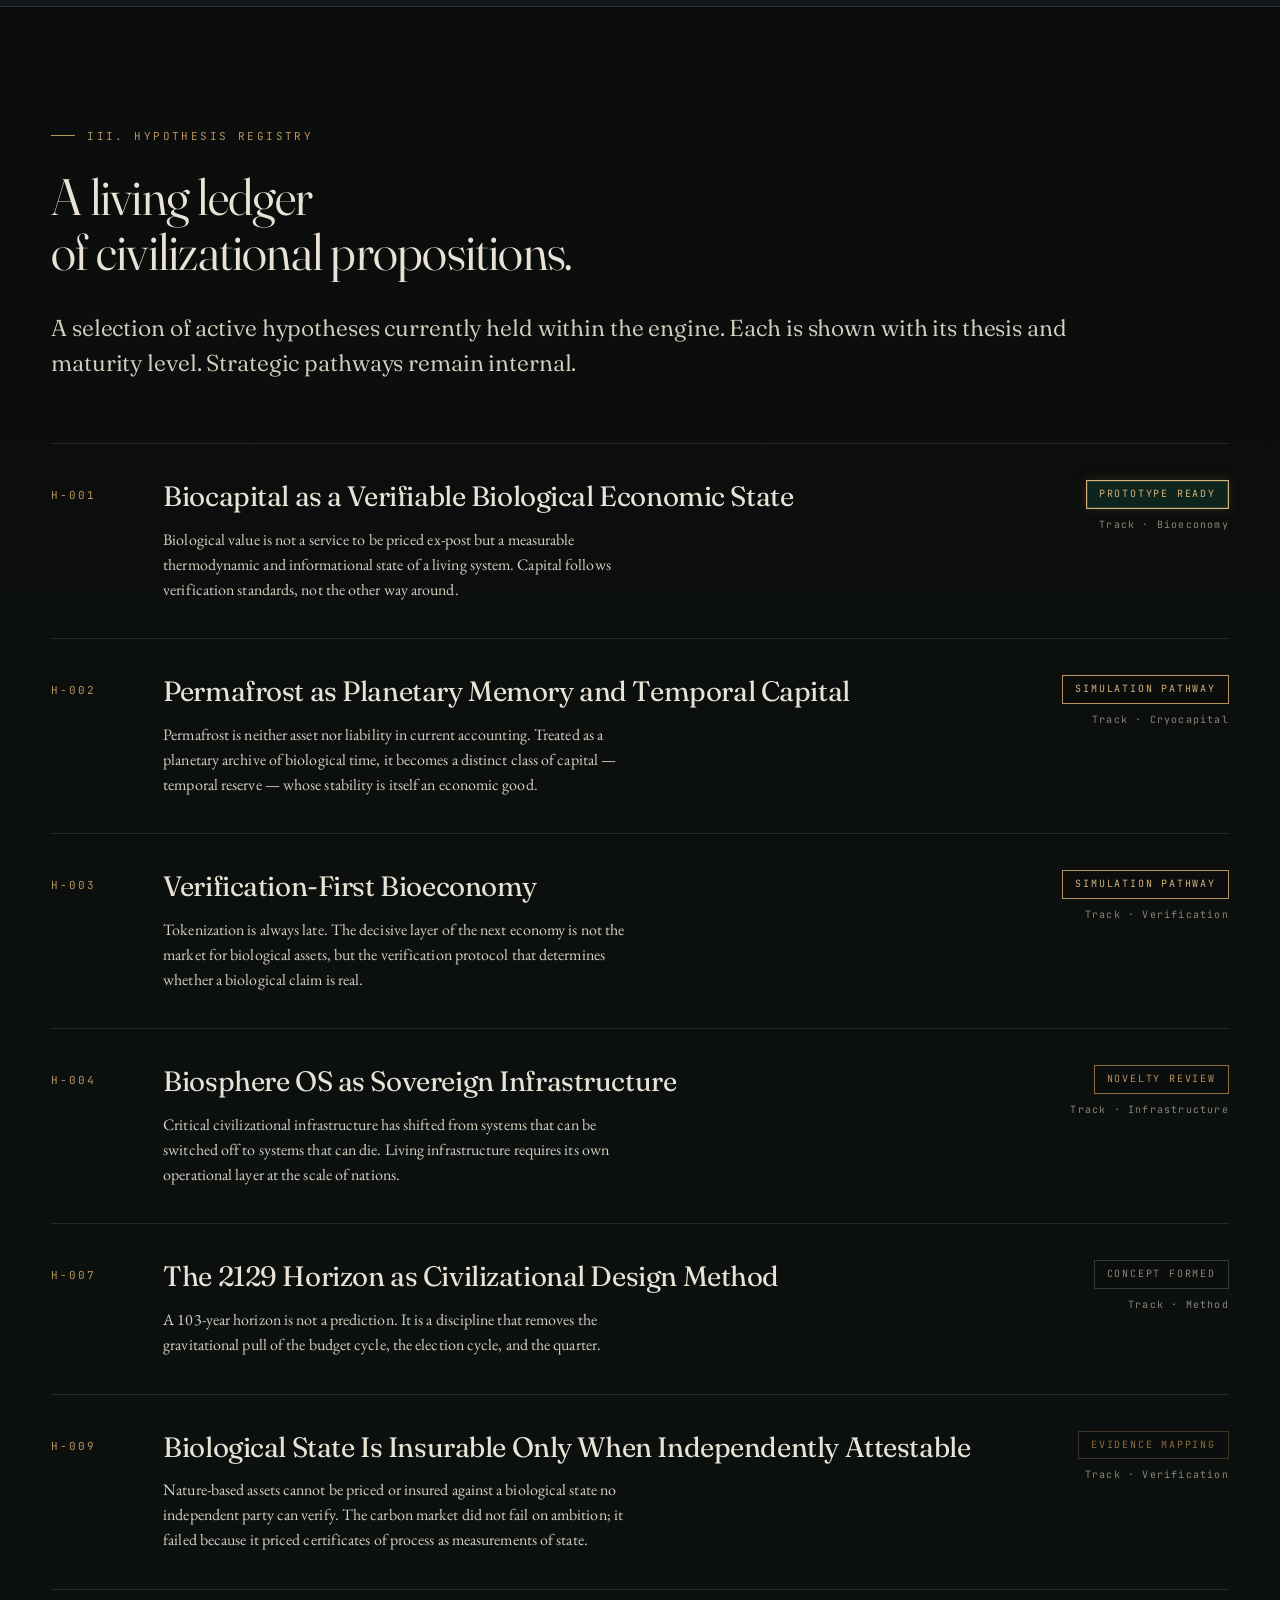
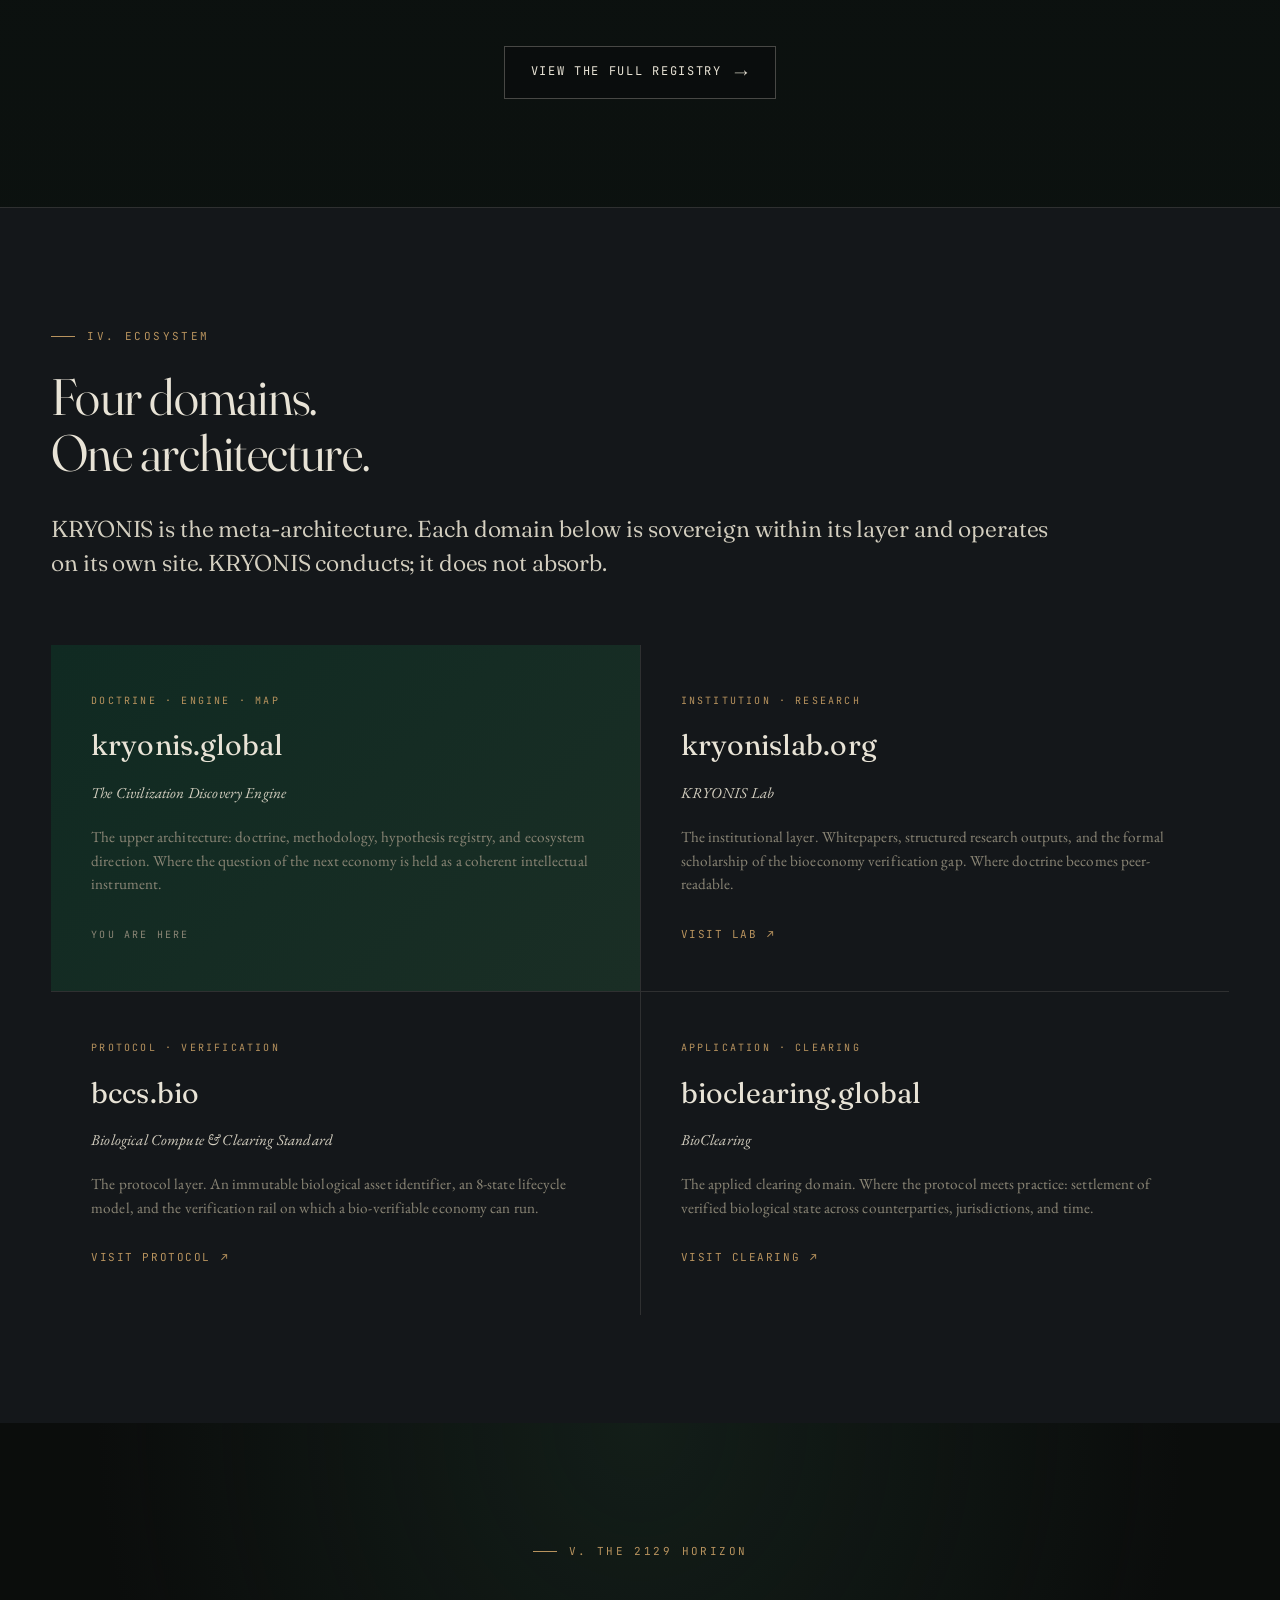
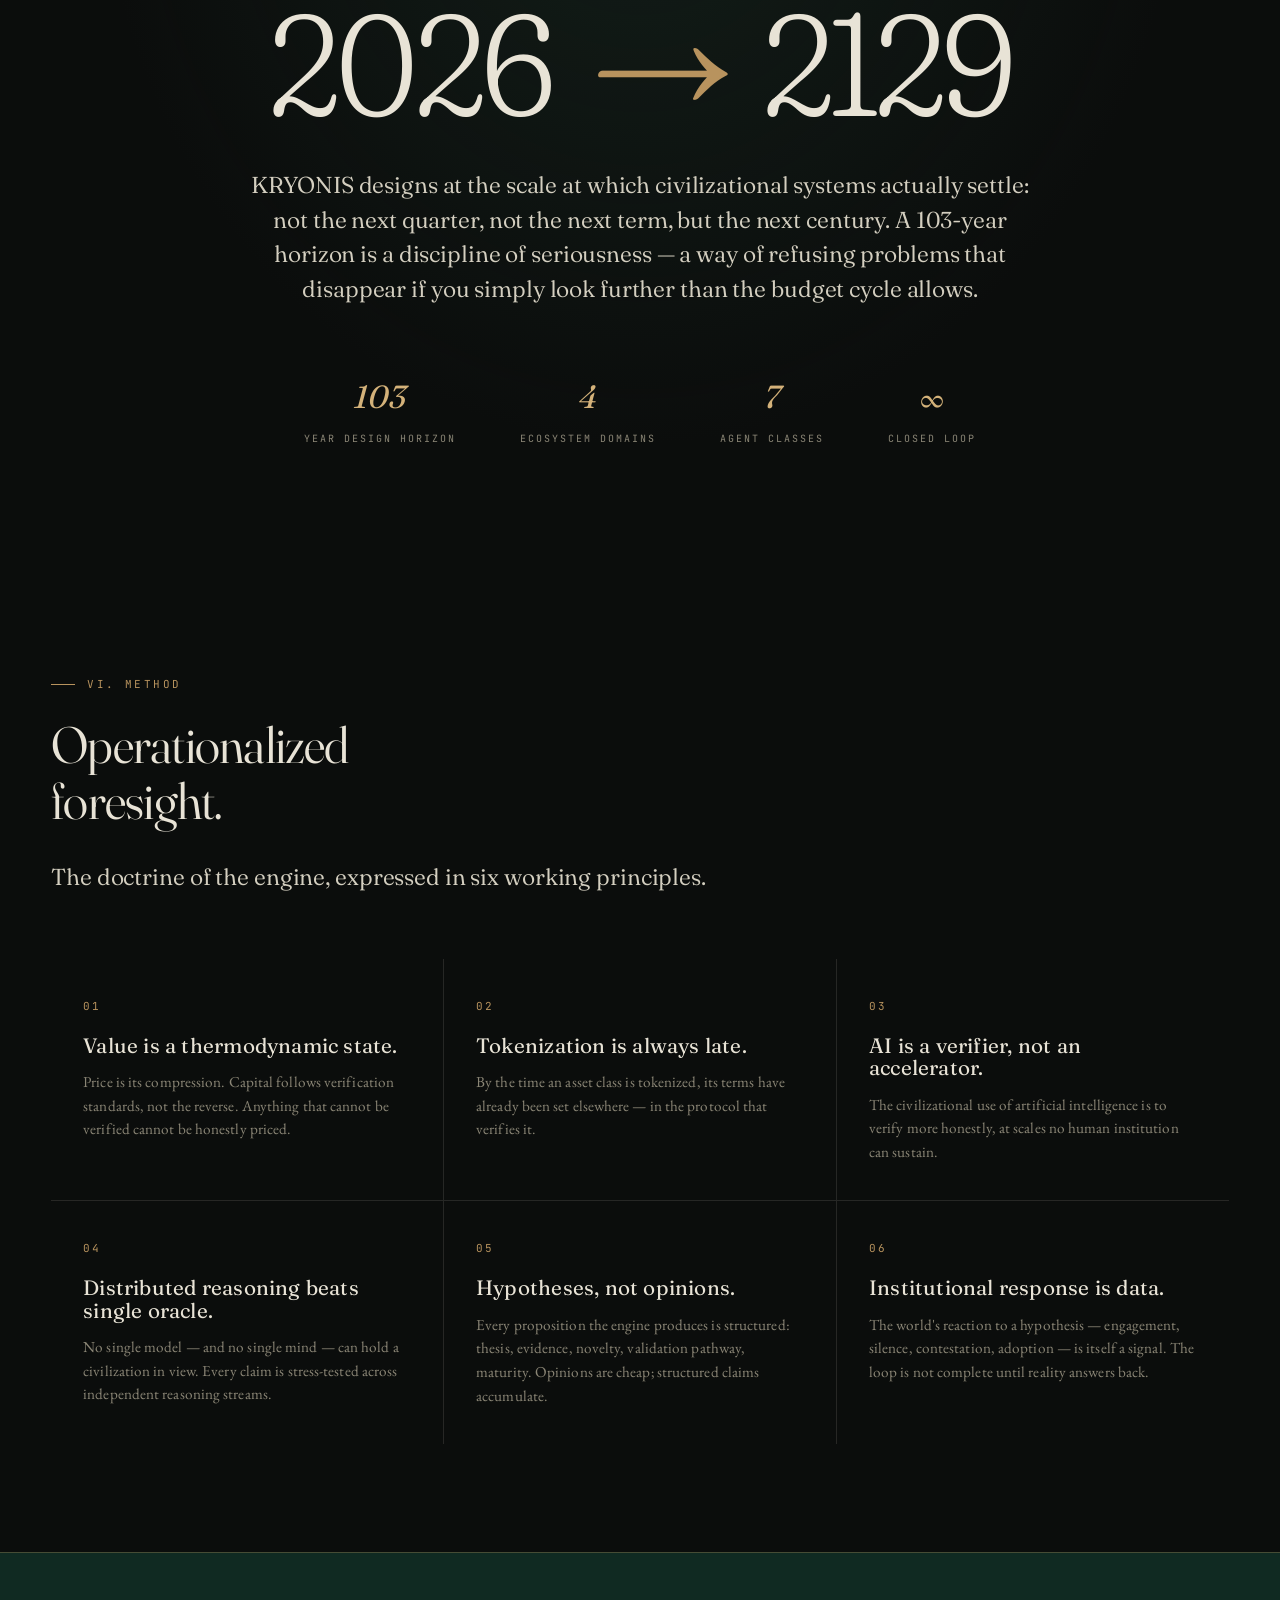
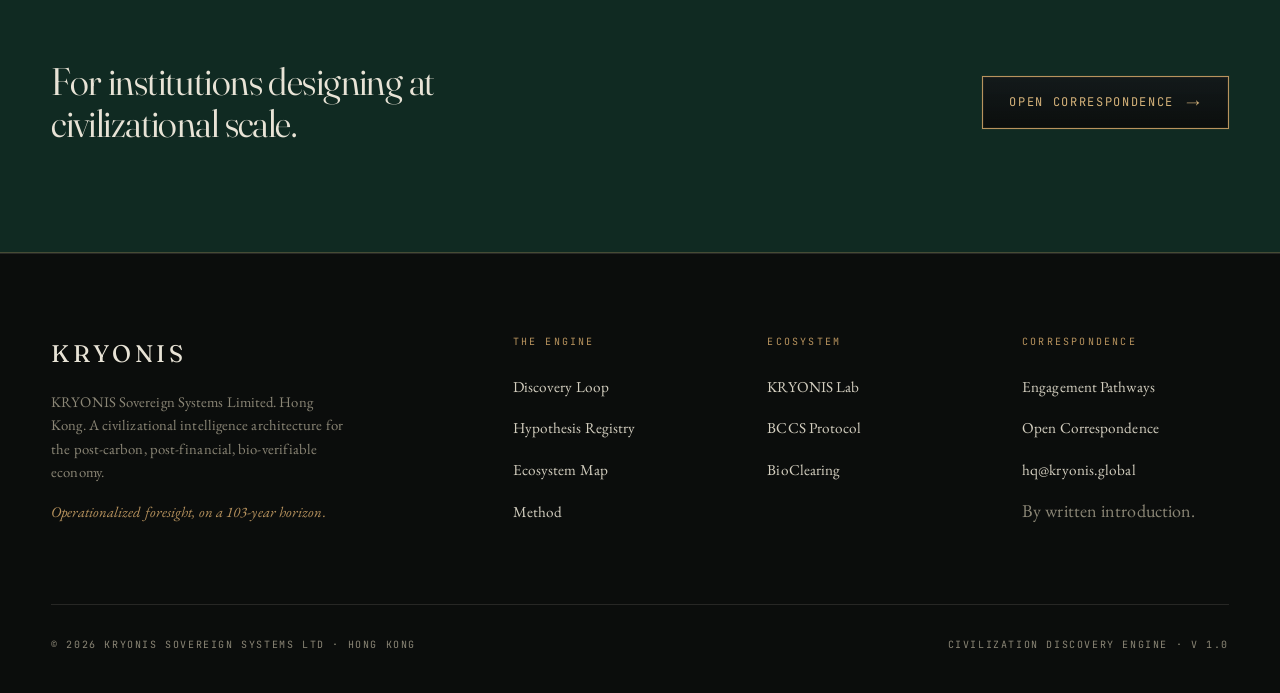
==== commit e52d831d: "Add files via upload" ====
--- a/index.html
+++ b/index.html
@@ -54,6 +54,7 @@
       <div class="nav-links" id="primary-nav">
         <a href="/engine.html">Engine</a>
         <a href="/registry.html">Registry</a>
+        <a href="/verification.html">Verification</a>
         <a href="/ecosystem.html">Ecosystem</a>
         <a href="/engagement.html">Engagement</a>
         <a href="/correspondence.html">Correspondence</a>
@@ -280,6 +281,18 @@
             <span class="hyp-track">Track · Method</span>
           </div>
         </article>
+
+        <article class="hypothesis reveal" data-status="evidence">
+          <div class="hyp-id">H-009</div>
+          <div class="hyp-body">
+            <h3>Biological State Is Insurable Only When Independently Attestable</h3>
+            <p>Nature-based assets cannot be priced or insured against a biological state no independent party can verify. The carbon market did not fail on ambition; it failed because it priced certificates of process as measurements of state.</p>
+          </div>
+          <div class="hyp-meta">
+            <span class="status" data-level="2">Evidence Mapping</span>
+            <span class="hyp-track">Track · Verification</span>
+          </div>
+        </article>
       </div>
 
       <div style="margin-top: 56px; text-align: center;">
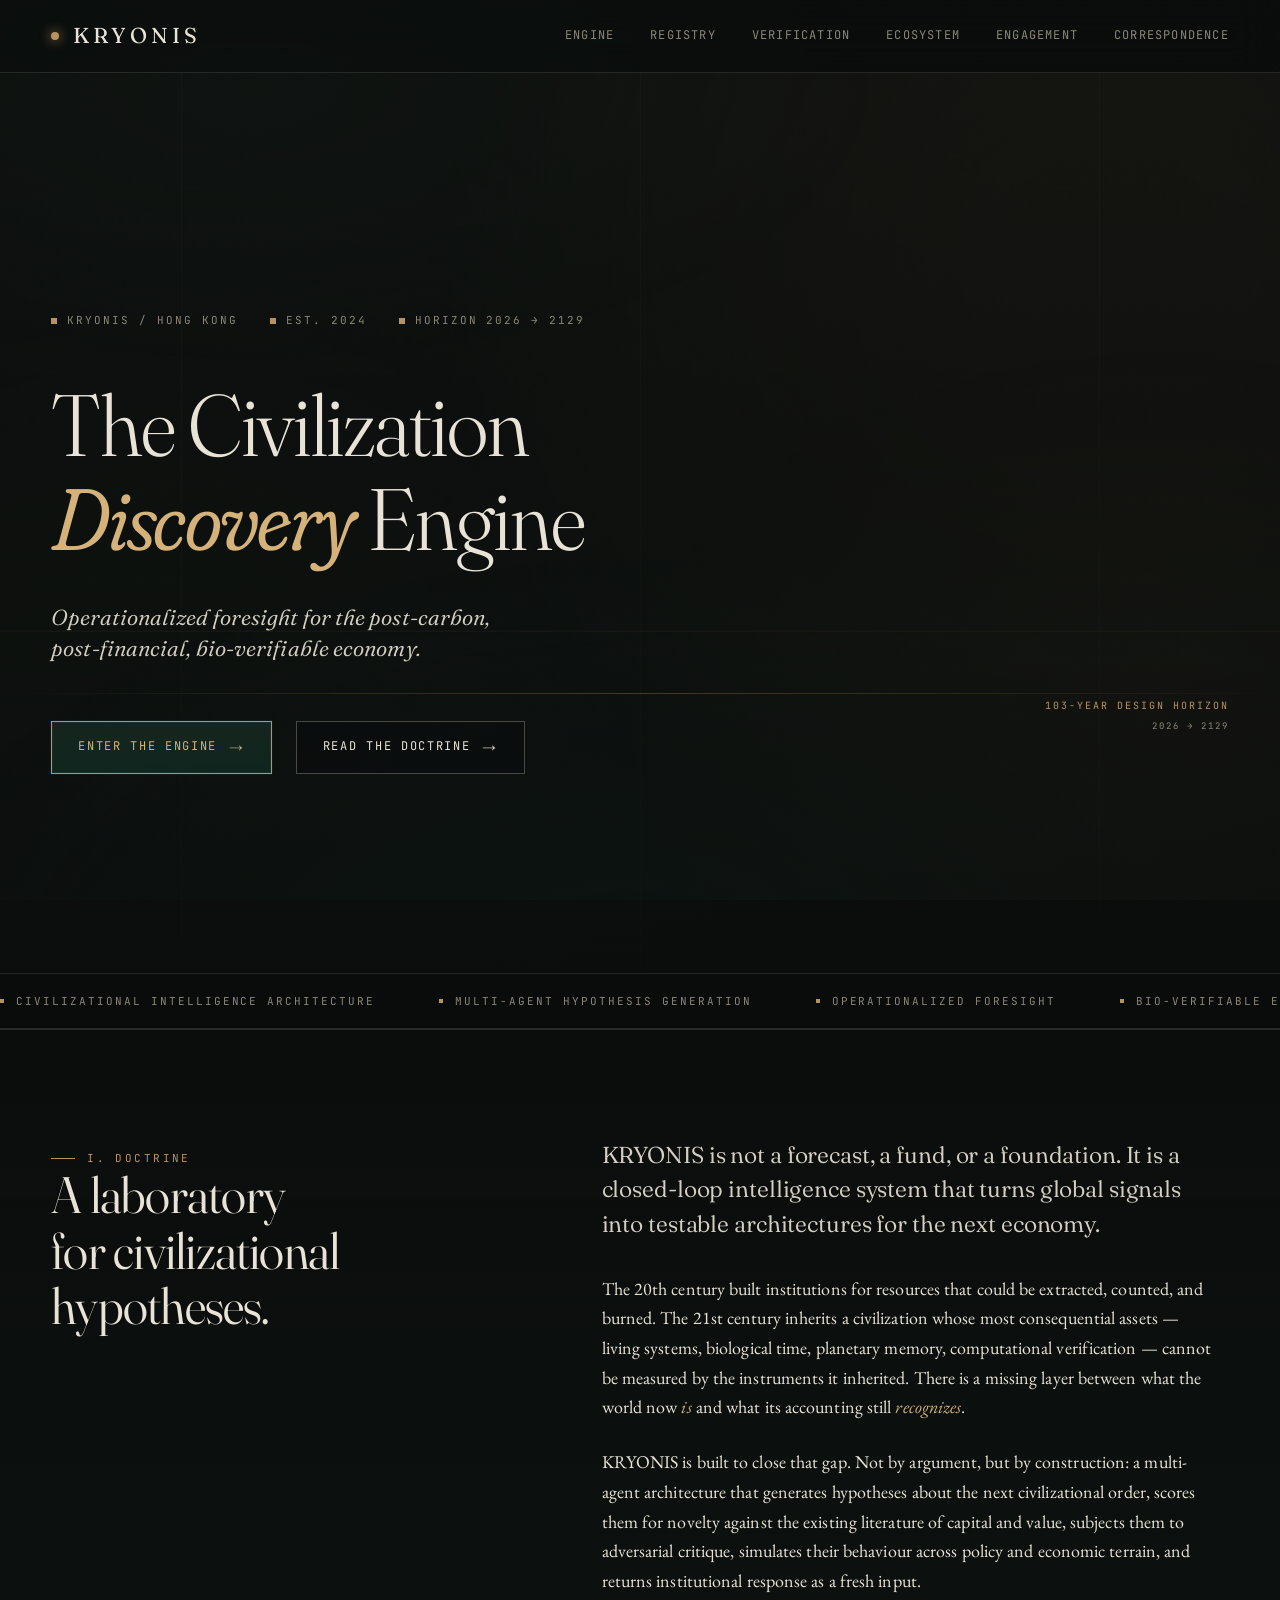
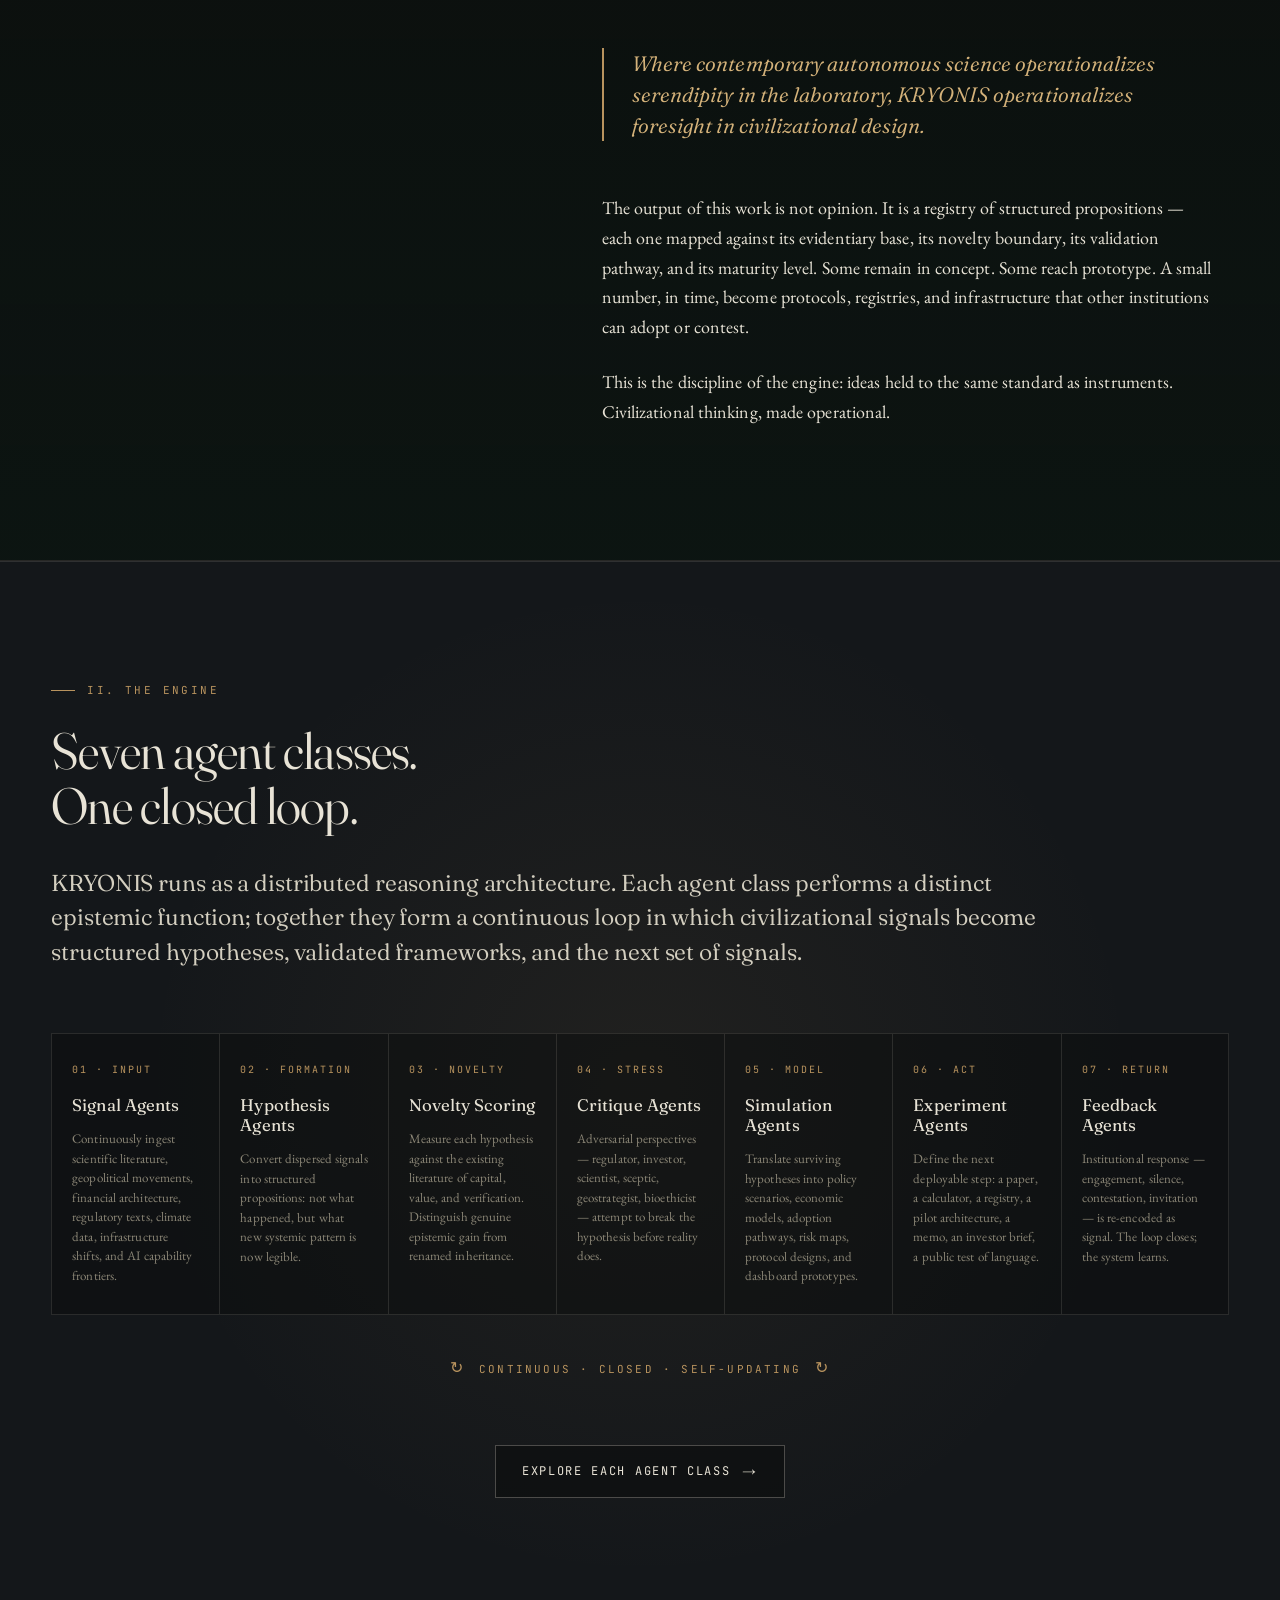
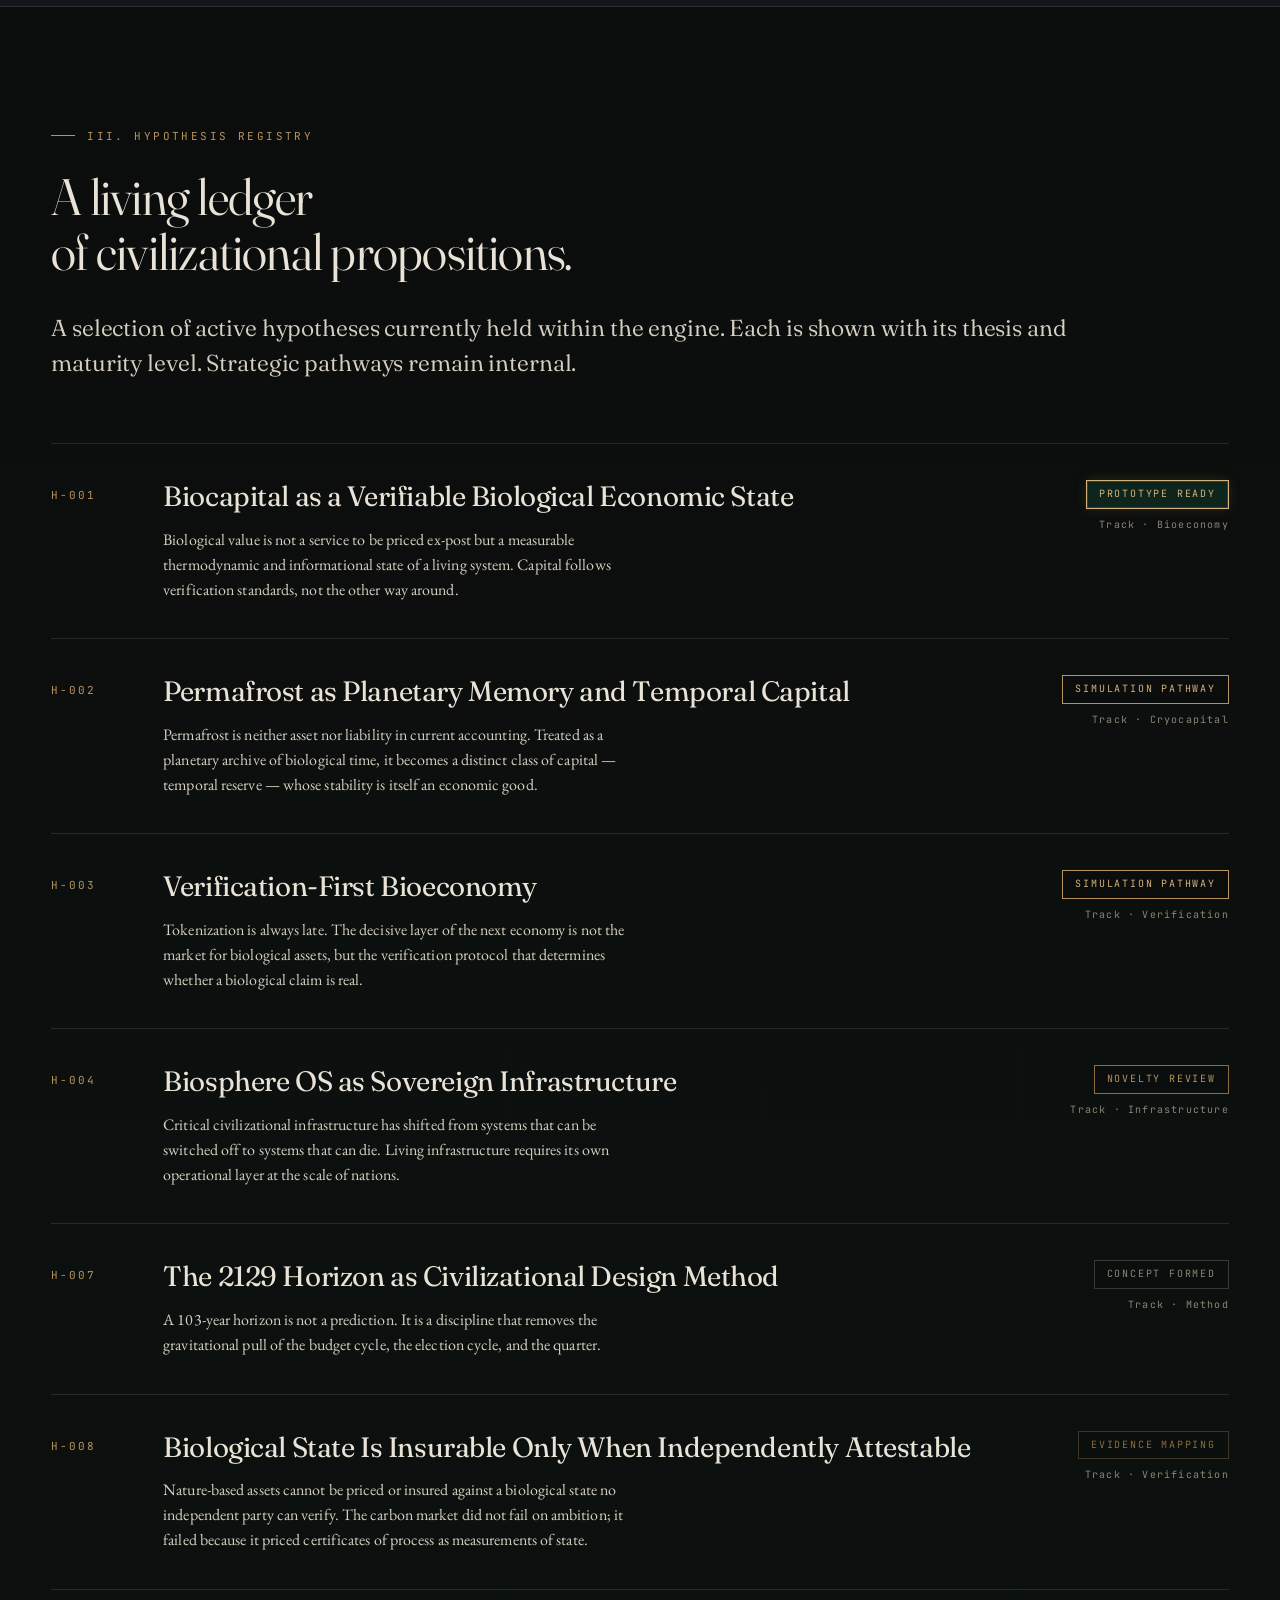
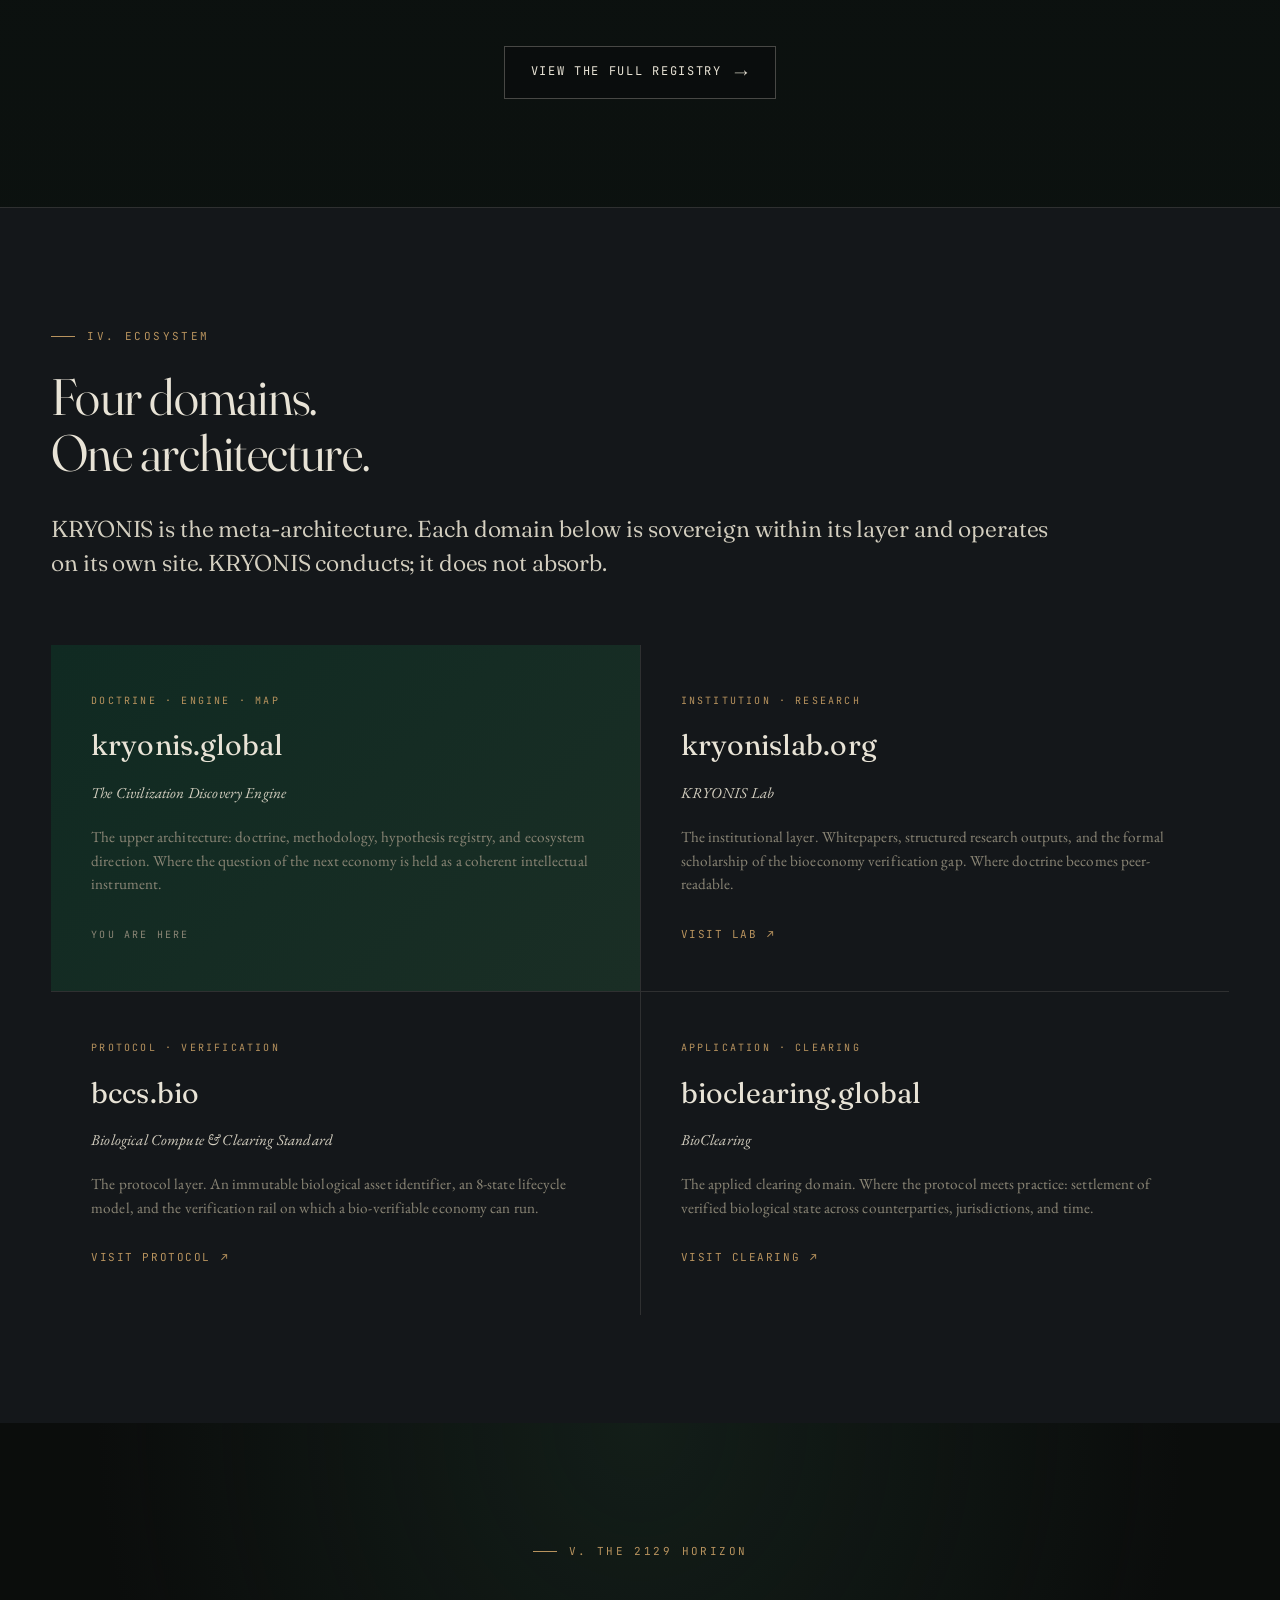
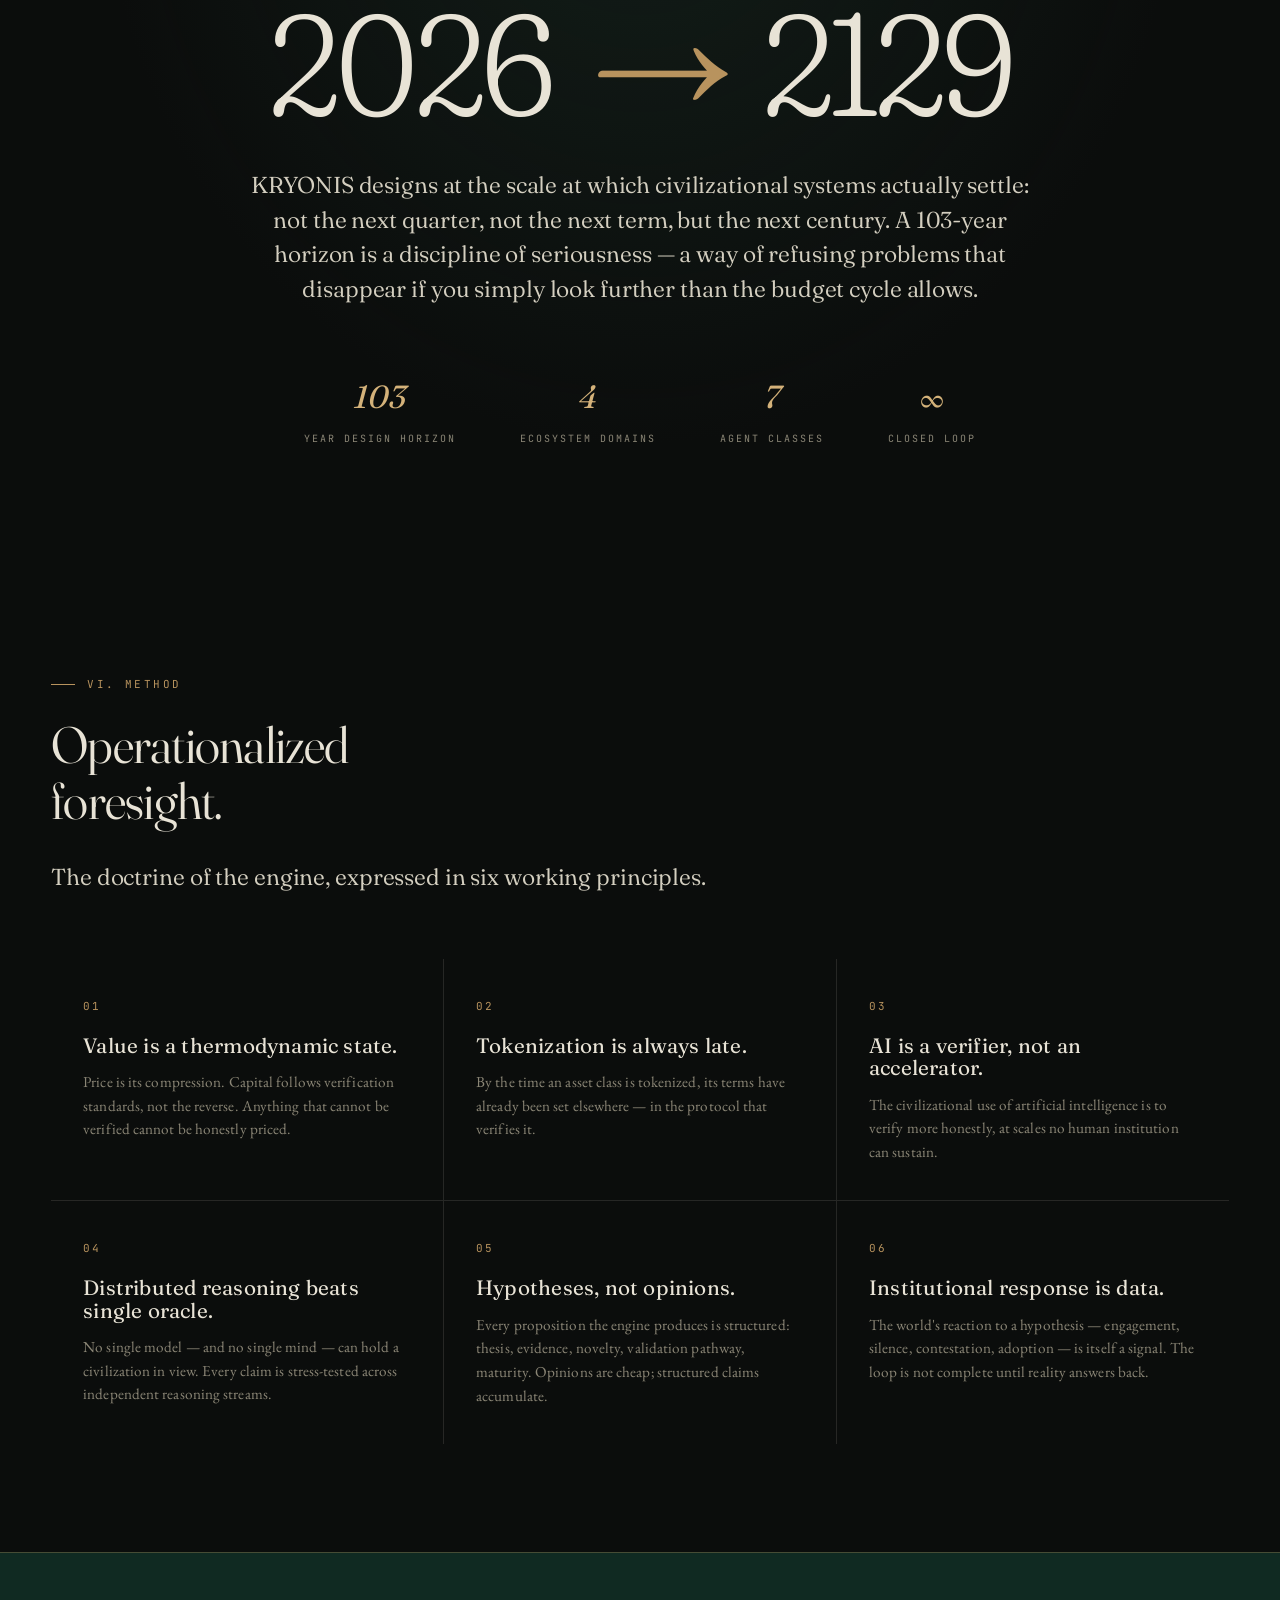
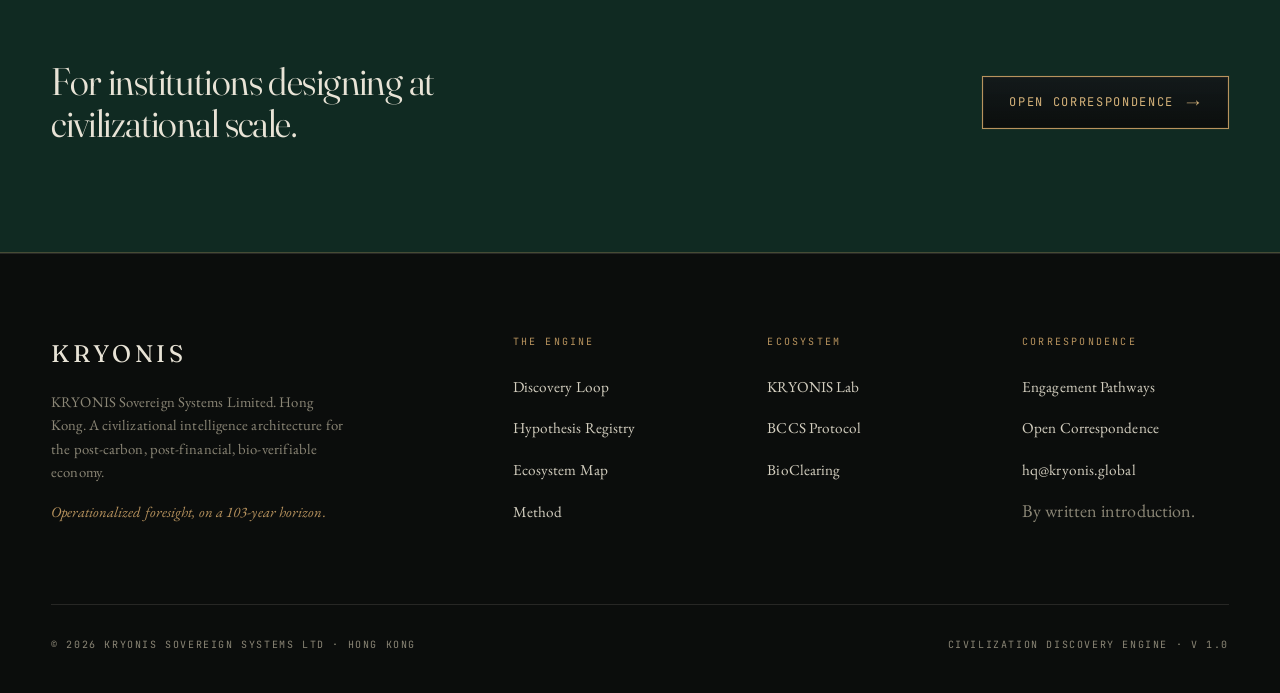
==== commit 2b4a9492: "Add files via upload" ====
--- a/index.html
+++ b/index.html
@@ -283,7 +283,7 @@
         </article>
 
         <article class="hypothesis reveal" data-status="evidence">
-          <div class="hyp-id">H-009</div>
+          <div class="hyp-id">H-008</div>
           <div class="hyp-body">
             <h3>Biological State Is Insurable Only When Independently Attestable</h3>
             <p>Nature-based assets cannot be priced or insured against a biological state no independent party can verify. The carbon market did not fail on ambition; it failed because it priced certificates of process as measurements of state.</p>
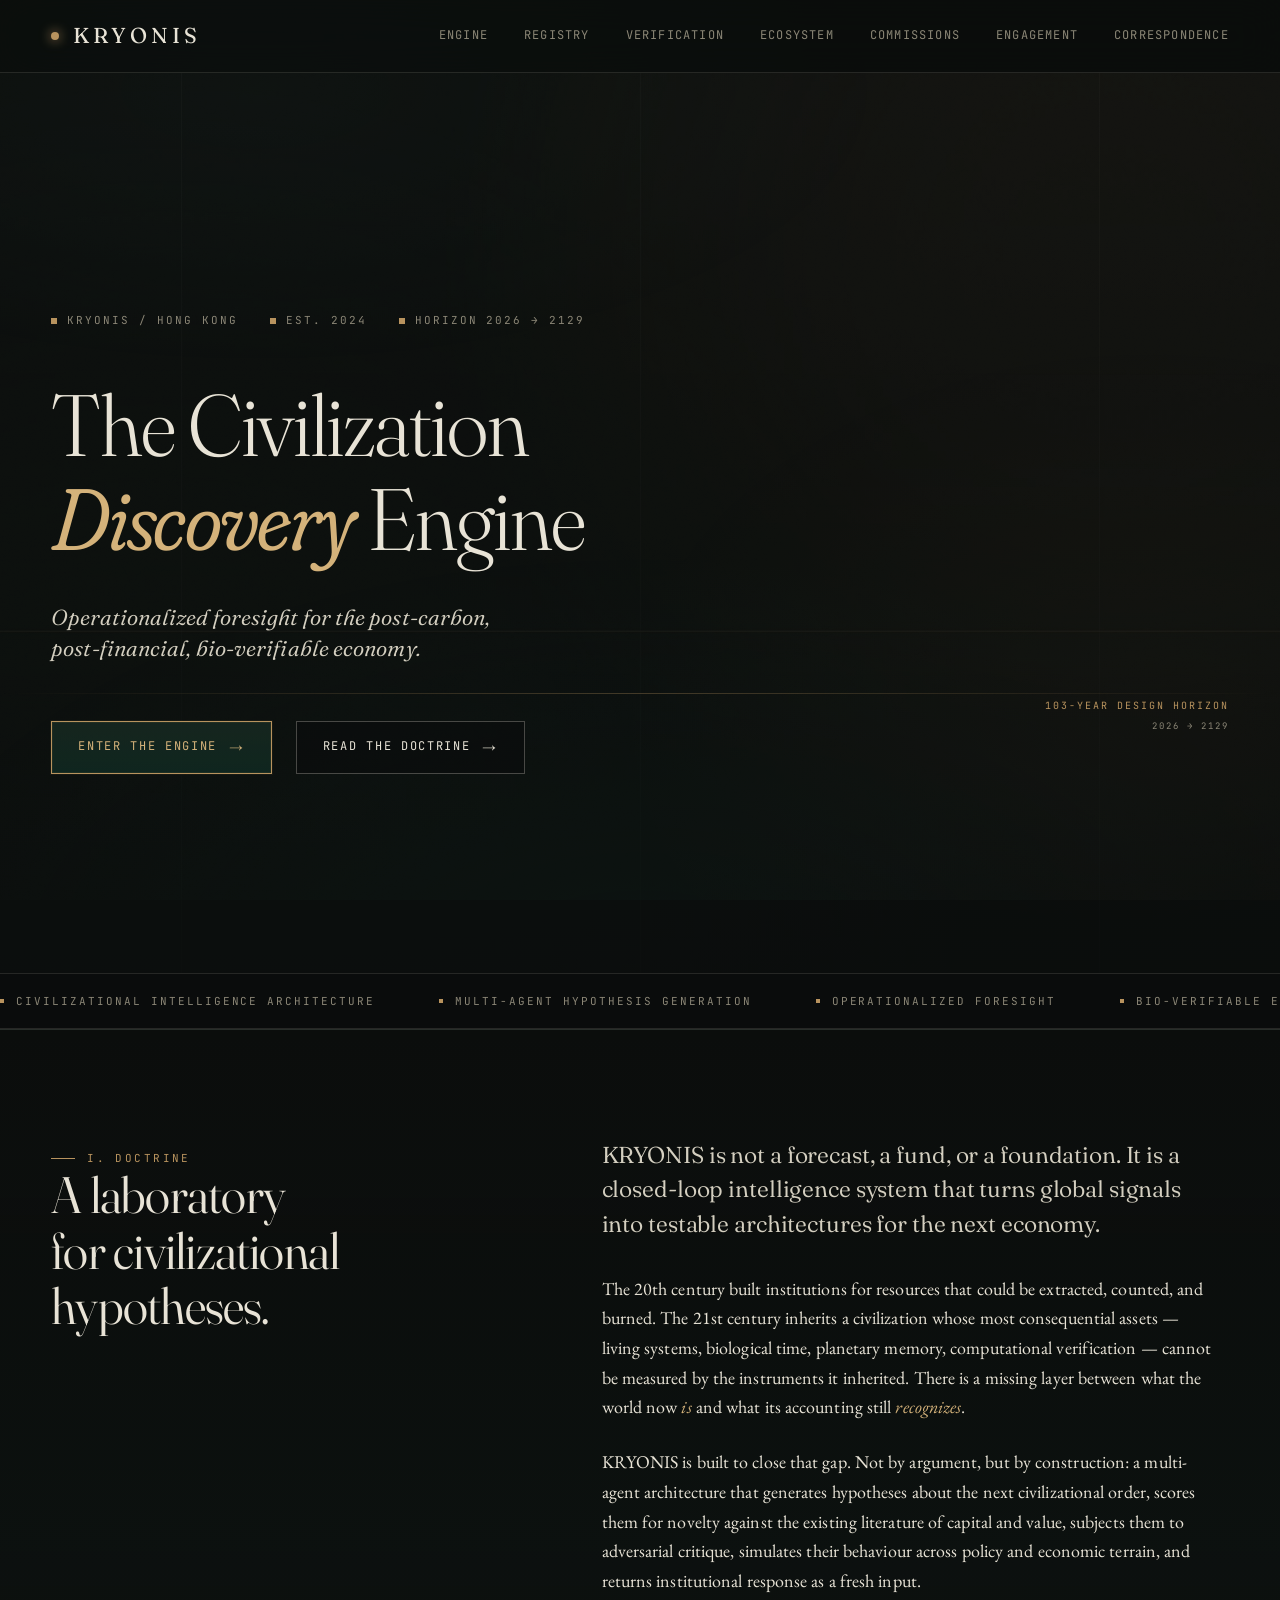
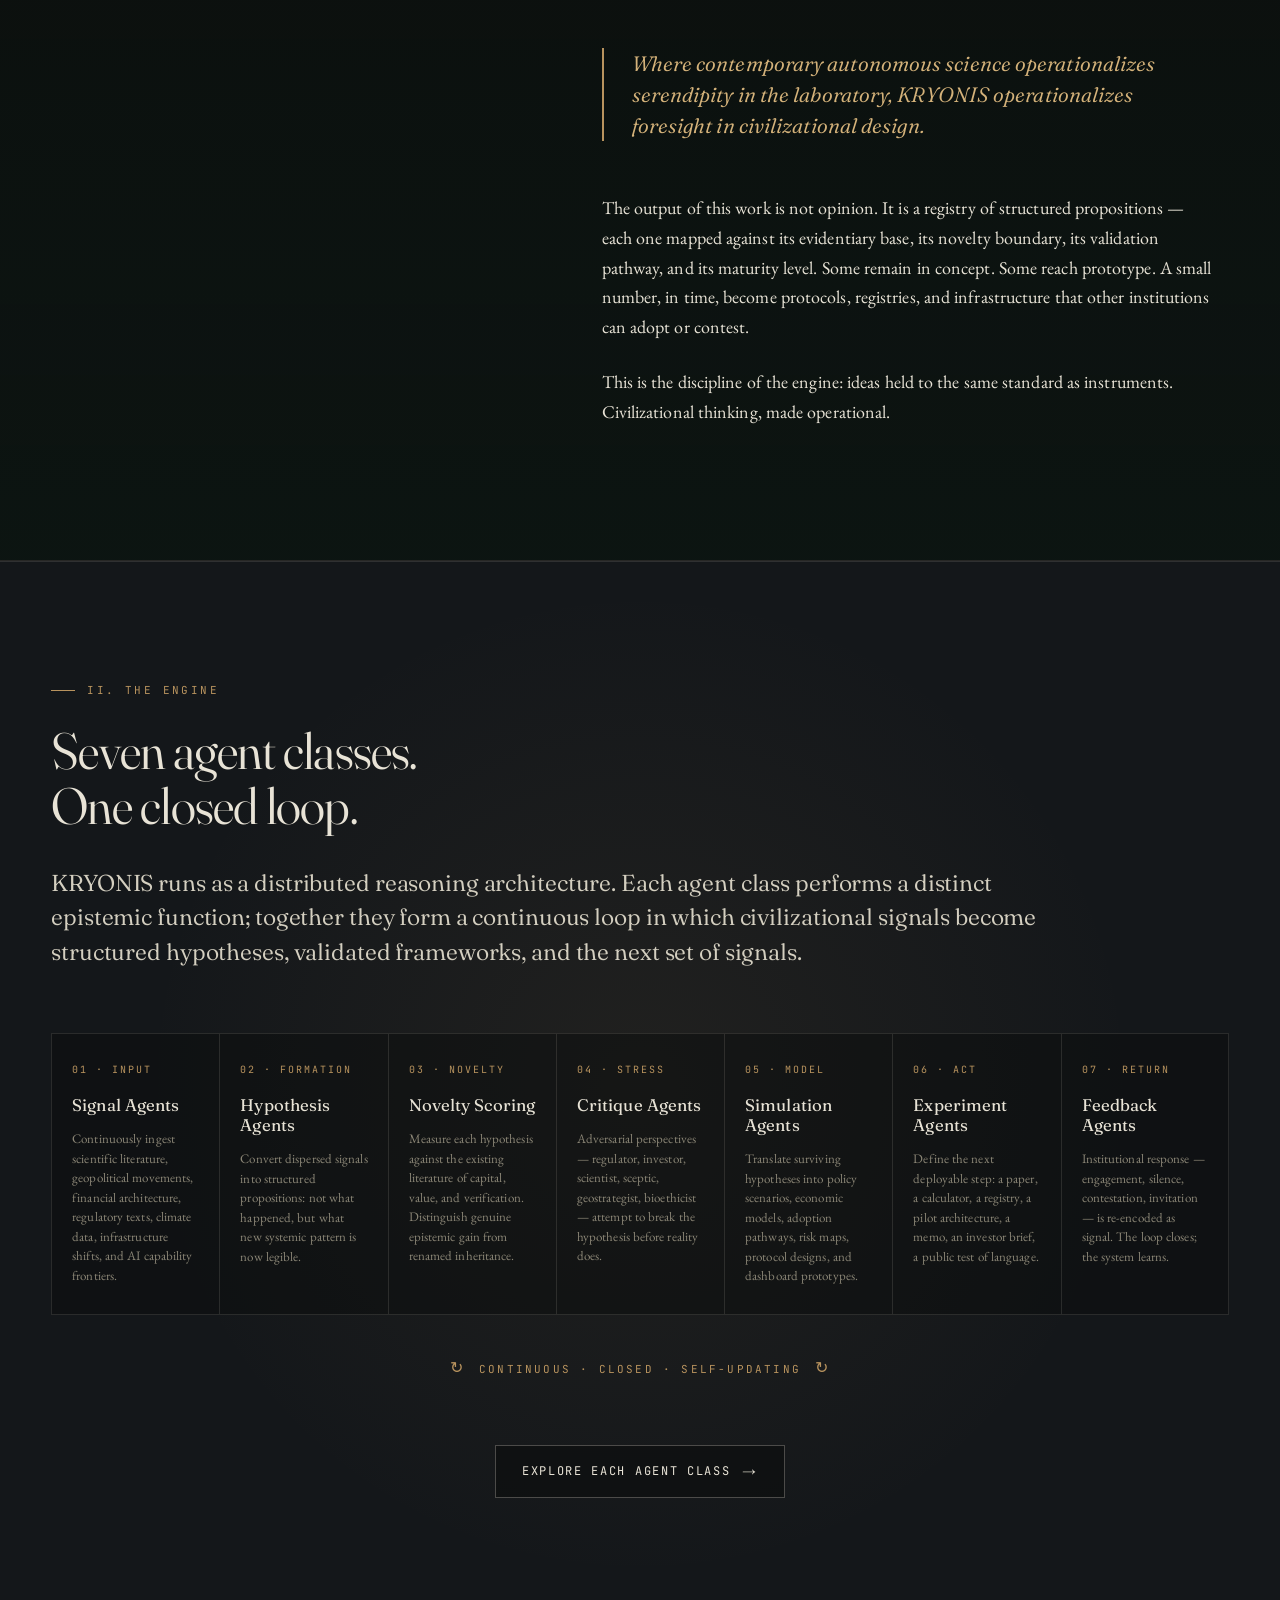
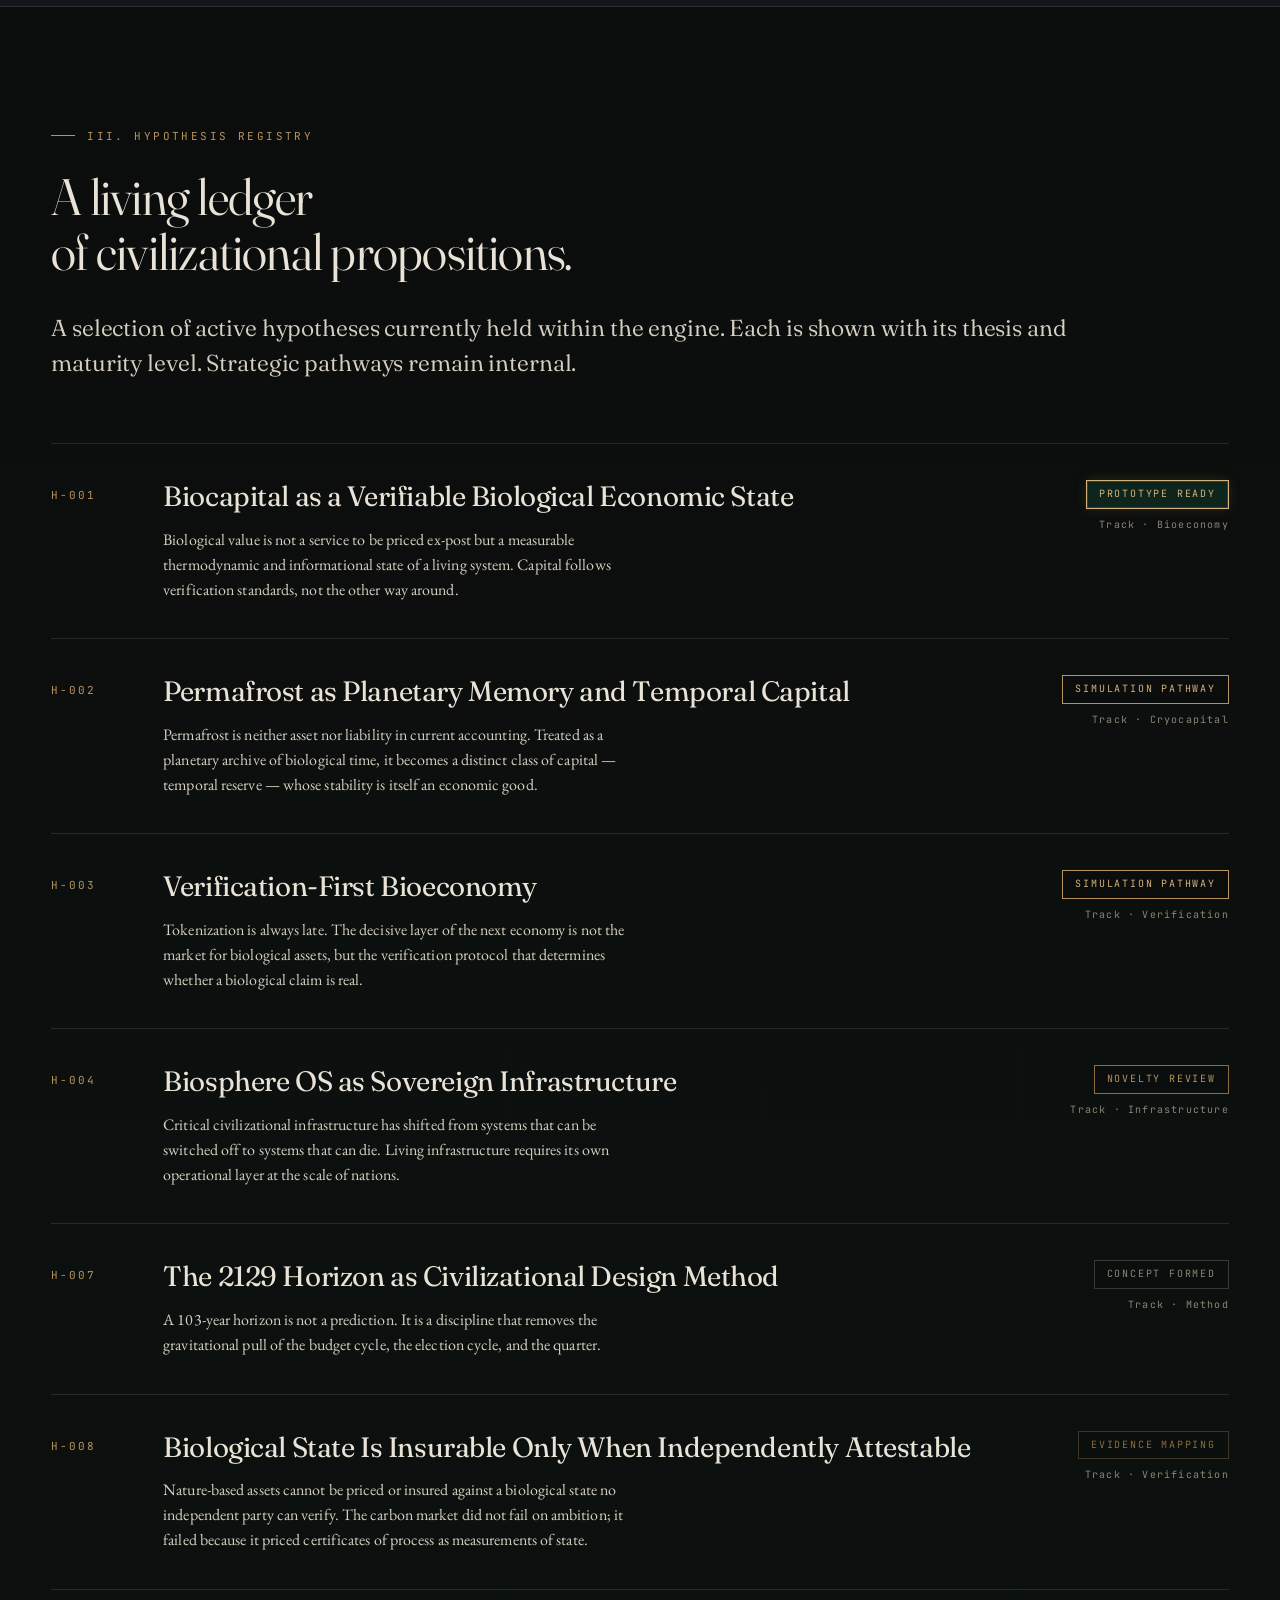
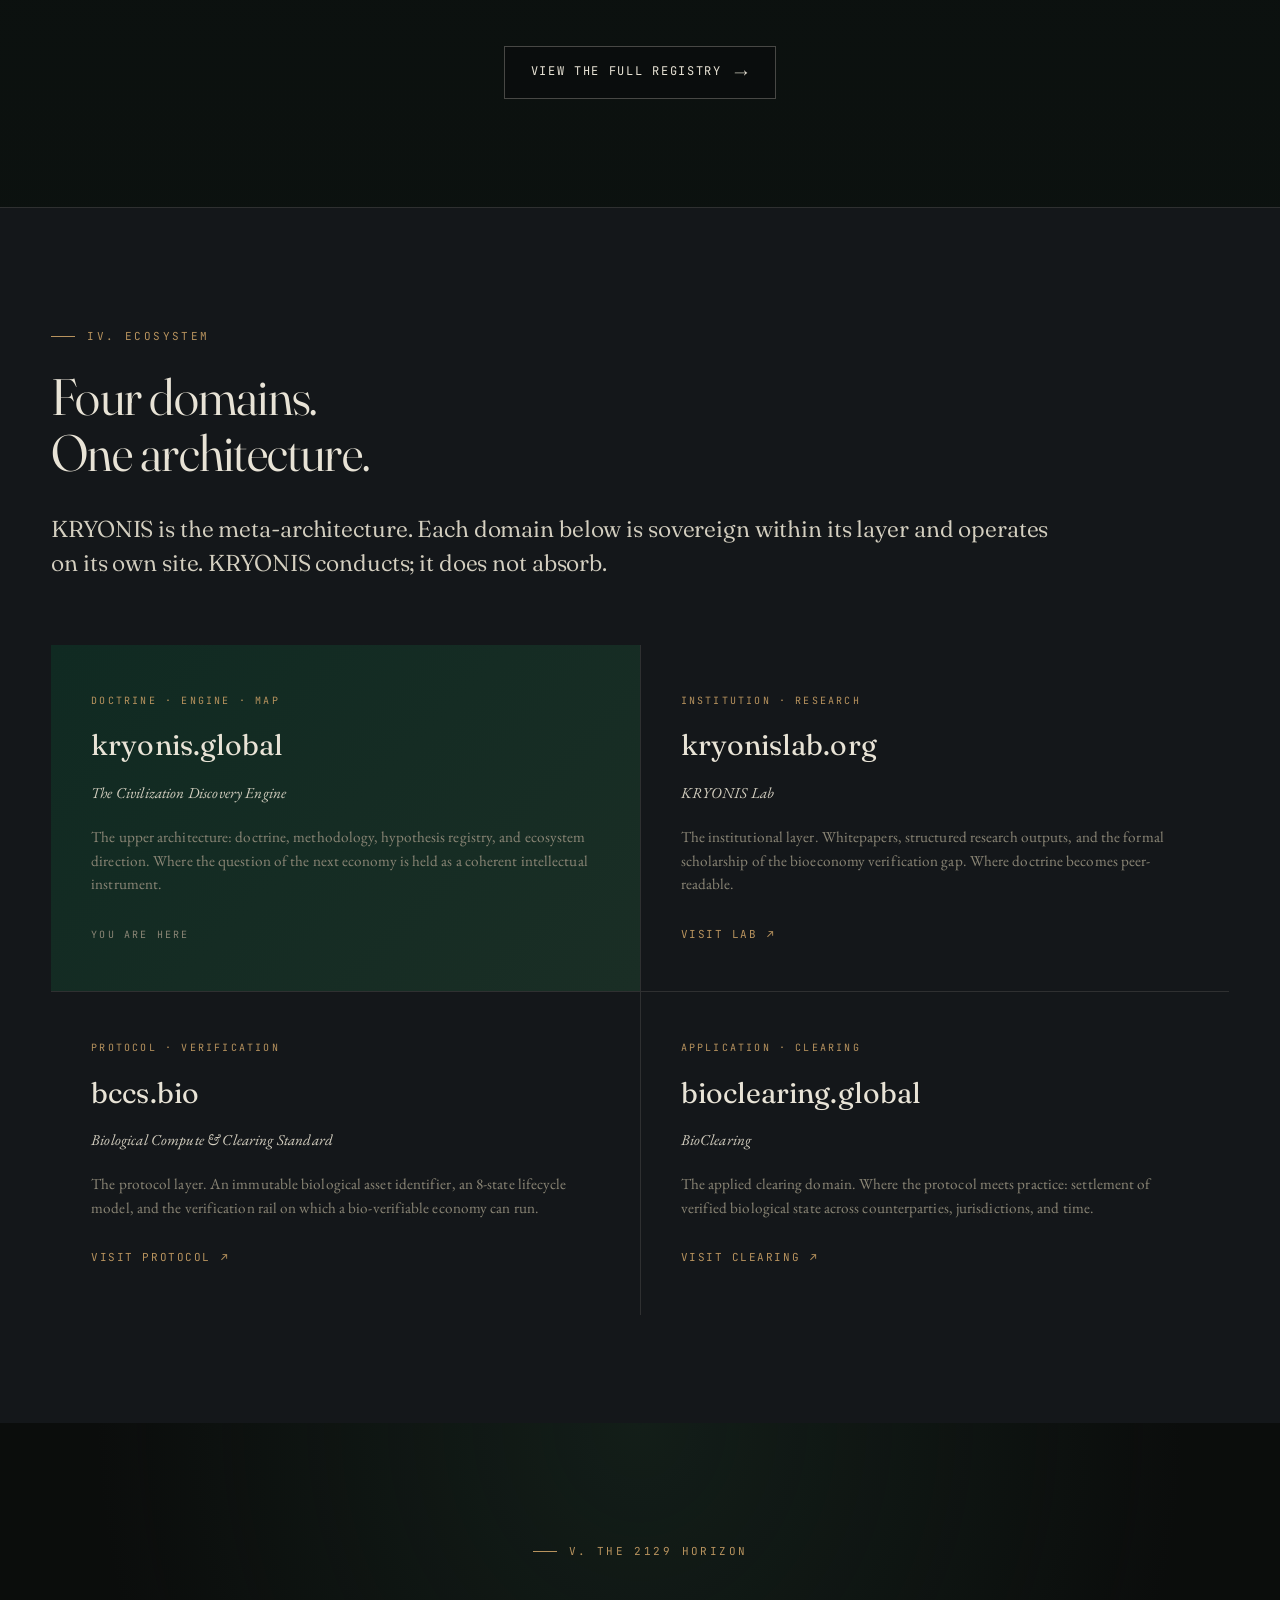
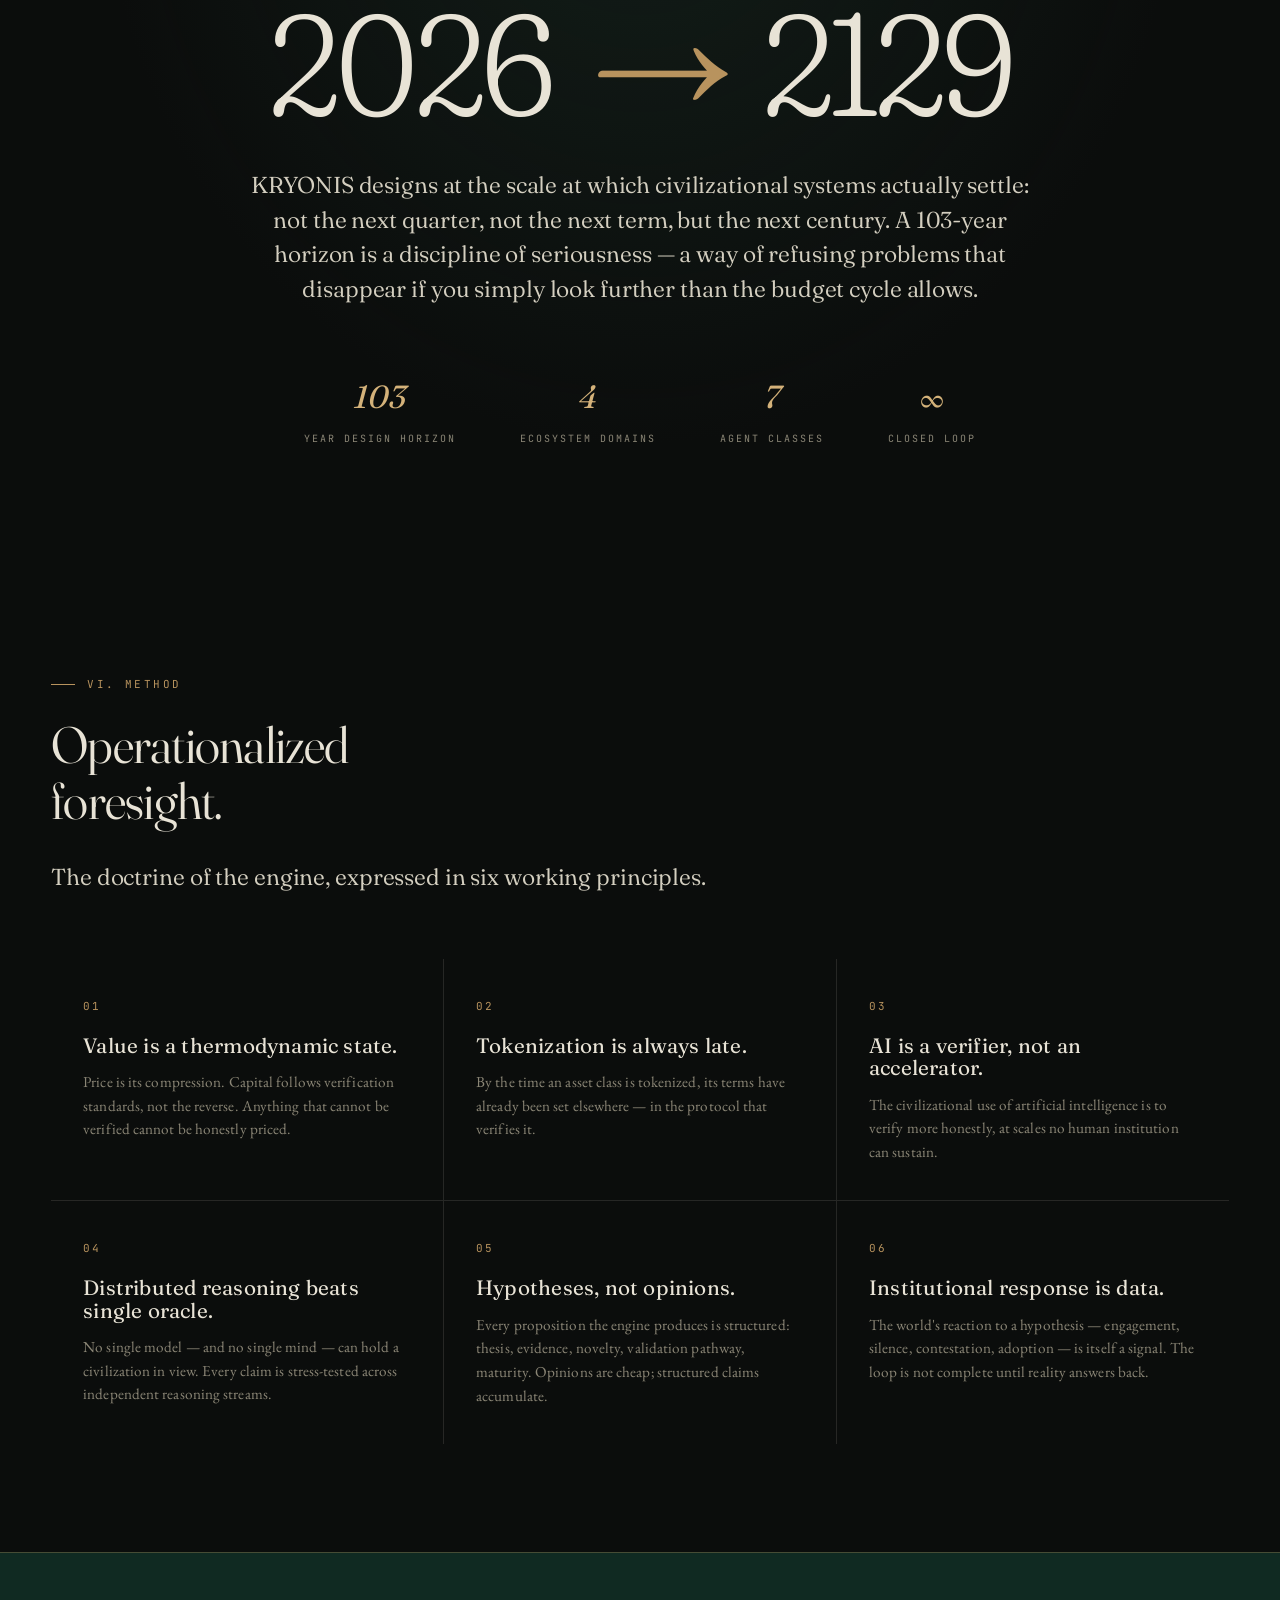
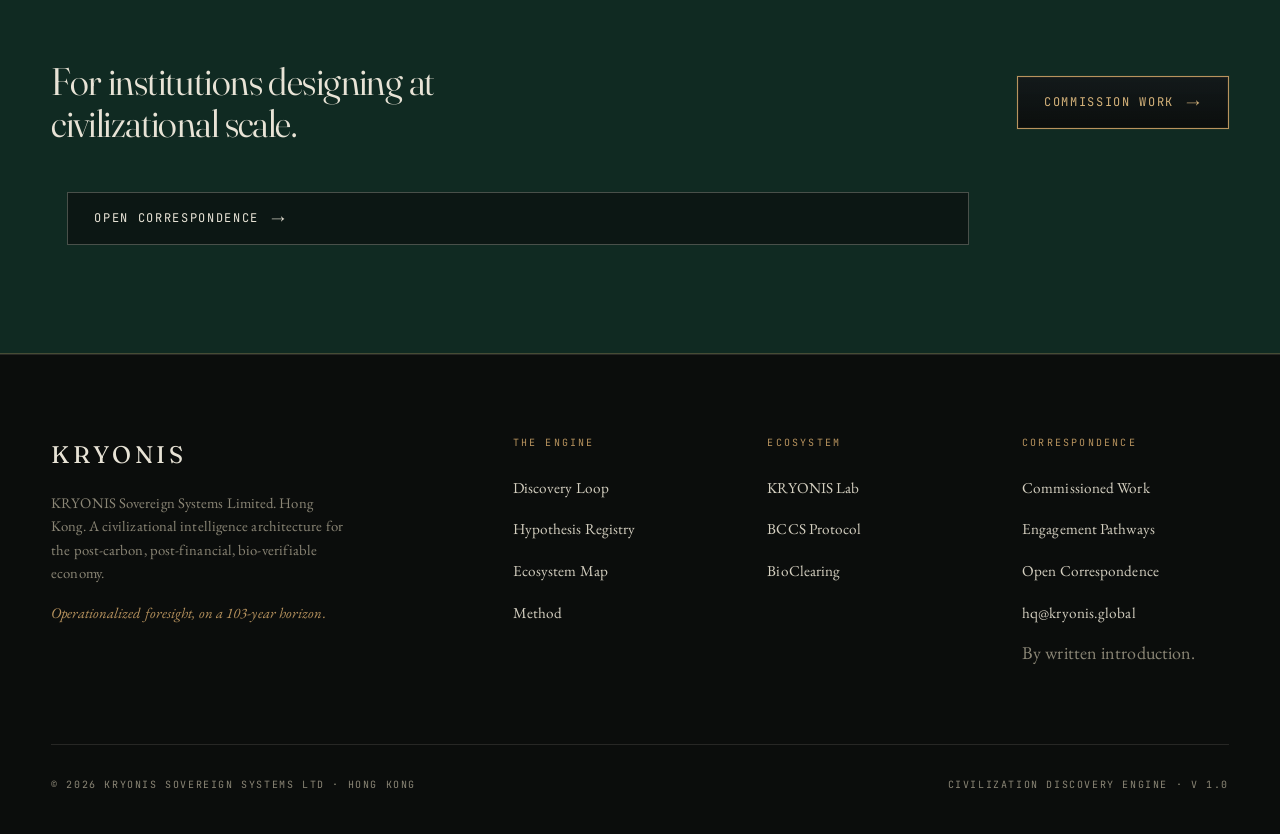
==== commit 421e3619: "Add files via upload" ====
--- a/index.html
+++ b/index.html
@@ -56,6 +56,7 @@
         <a href="/registry.html">Registry</a>
         <a href="/verification.html">Verification</a>
         <a href="/ecosystem.html">Ecosystem</a>
+        <a href="/commissions.html">Commissions</a>
         <a href="/engagement.html">Engagement</a>
         <a href="/correspondence.html">Correspondence</a>
       </div>
@@ -420,7 +421,8 @@
   <section class="cta-strip">
     <div class="wrap">
       <h2 class="reveal">For institutions designing at civilizational scale.</h2>
-      <a href="/correspondence.html" class="btn btn-primary btn-arrow reveal reveal-delay-1">Open Correspondence</a>
+      <a href="/commissions.html" class="btn btn-primary btn-arrow reveal reveal-delay-1">Commission Work</a>
+      <a href="/correspondence.html" class="btn btn-arrow reveal reveal-delay-1" style="margin-left: 16px;">Open Correspondence</a>
     </div>
   </section>
 
@@ -459,6 +461,7 @@
         <div>
           <h5>Correspondence</h5>
           <ul>
+            <li><a href="/commissions.html">Commissioned Work</a></li>
             <li><a href="/engagement.html">Engagement Pathways</a></li>
             <li><a href="/correspondence.html">Open Correspondence</a></li>
             <li><a href="mailto:hq@kryonis.global">hq@kryonis.global</a></li>
--- a/styles.css
+++ b/styles.css
@@ -1375,3 +1375,23 @@
   }
   html { scroll-behavior: auto; }
 }
+
+/* ========== COMMISSIONS ========== */
+.section-alt {
+  background: var(--graphite);
+  border-top: 1px solid var(--line);
+  border-bottom: 1px solid var(--line);
+}
+.commission-cta {
+  display: flex;
+  align-items: center;
+  gap: 20px;
+  flex-wrap: wrap;
+}
+.commission-note {
+  font-family: var(--mono);
+  font-size: 0.72rem;
+  letter-spacing: 0.06em;
+  text-transform: uppercase;
+  color: var(--ivory-dim);
+}
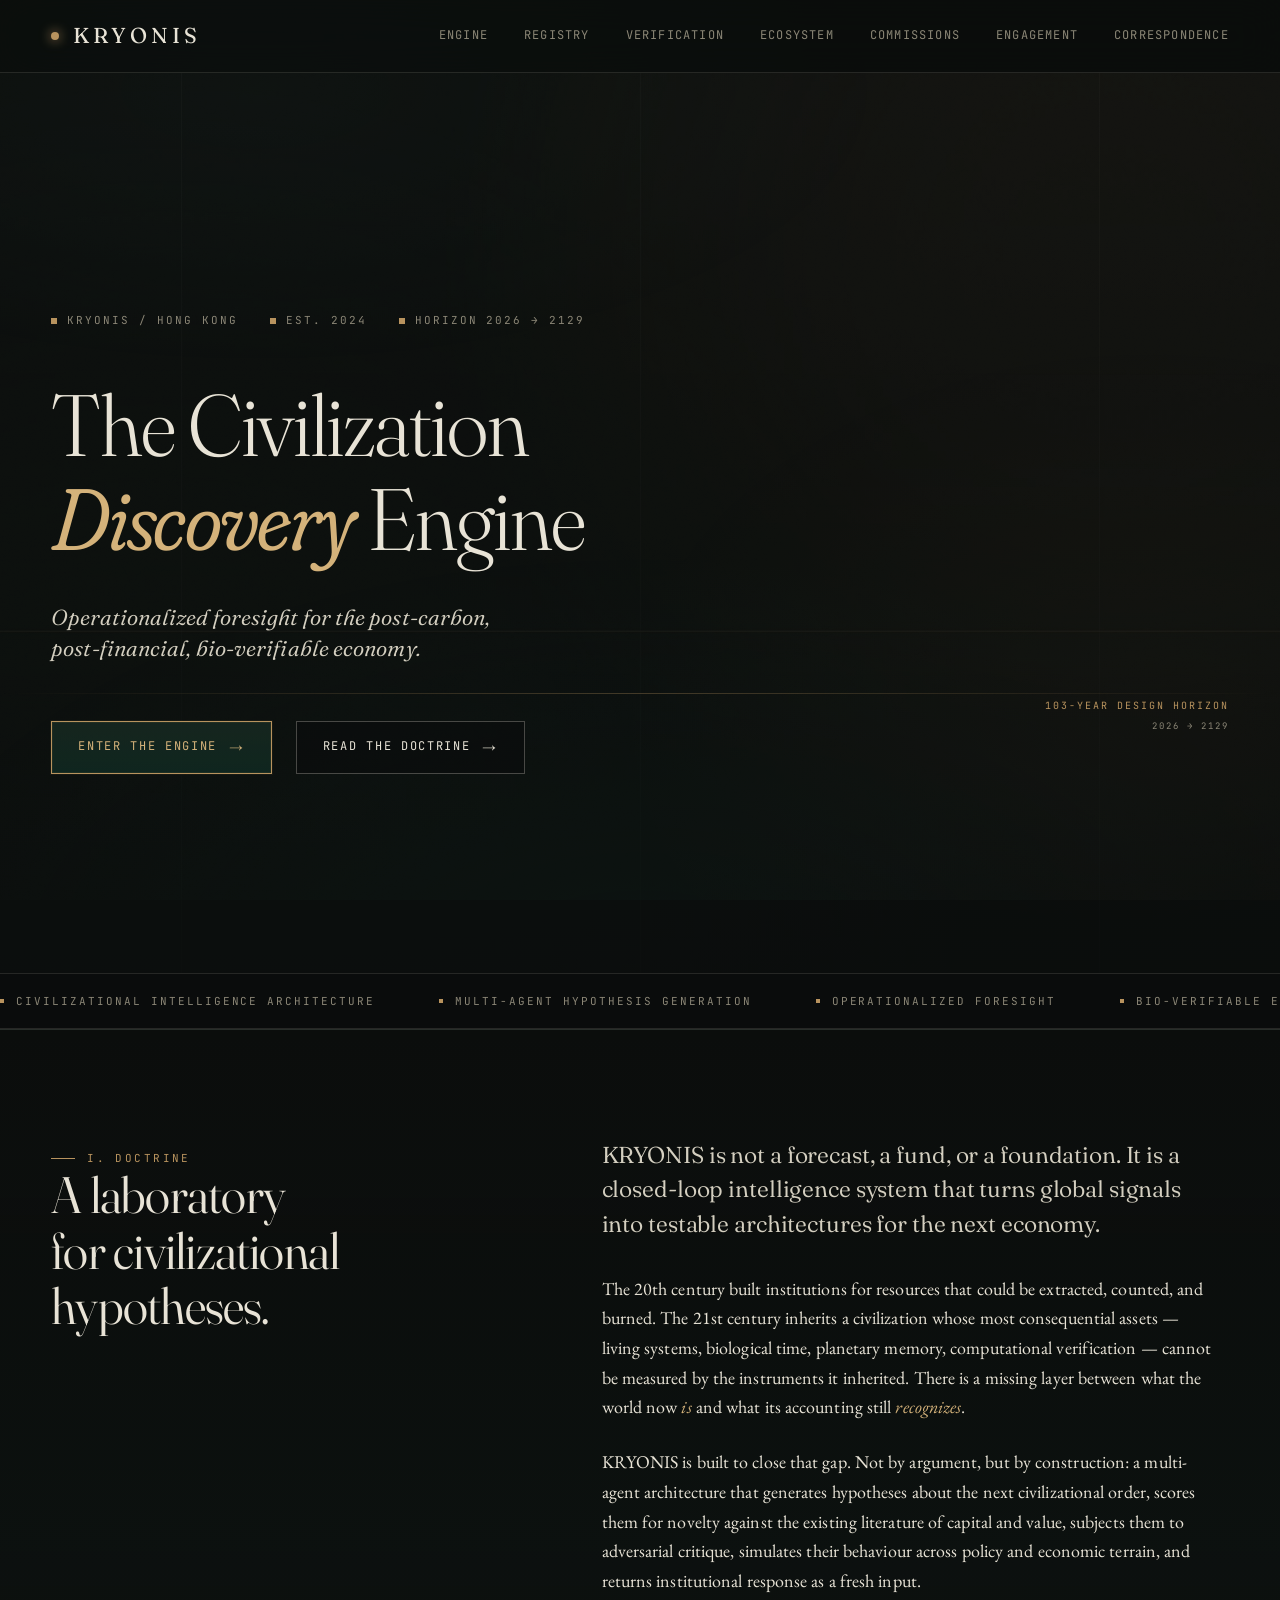
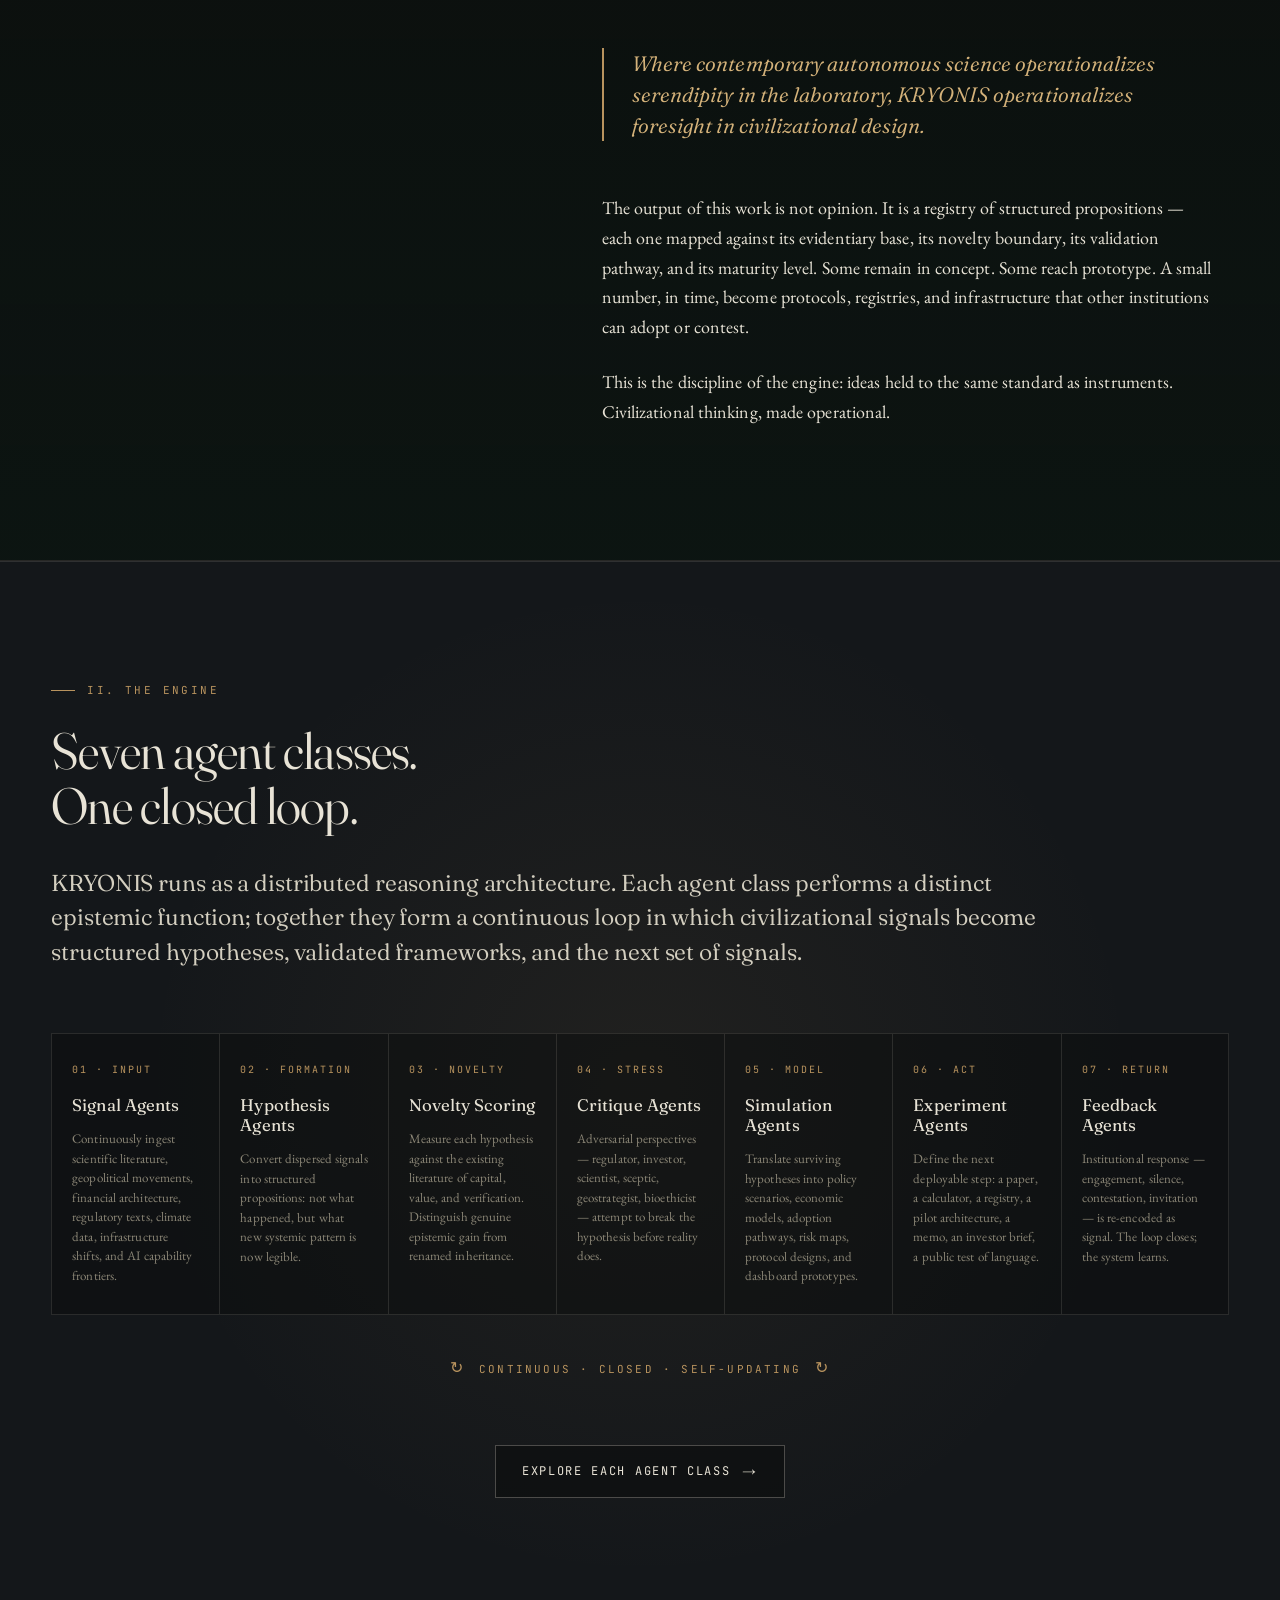
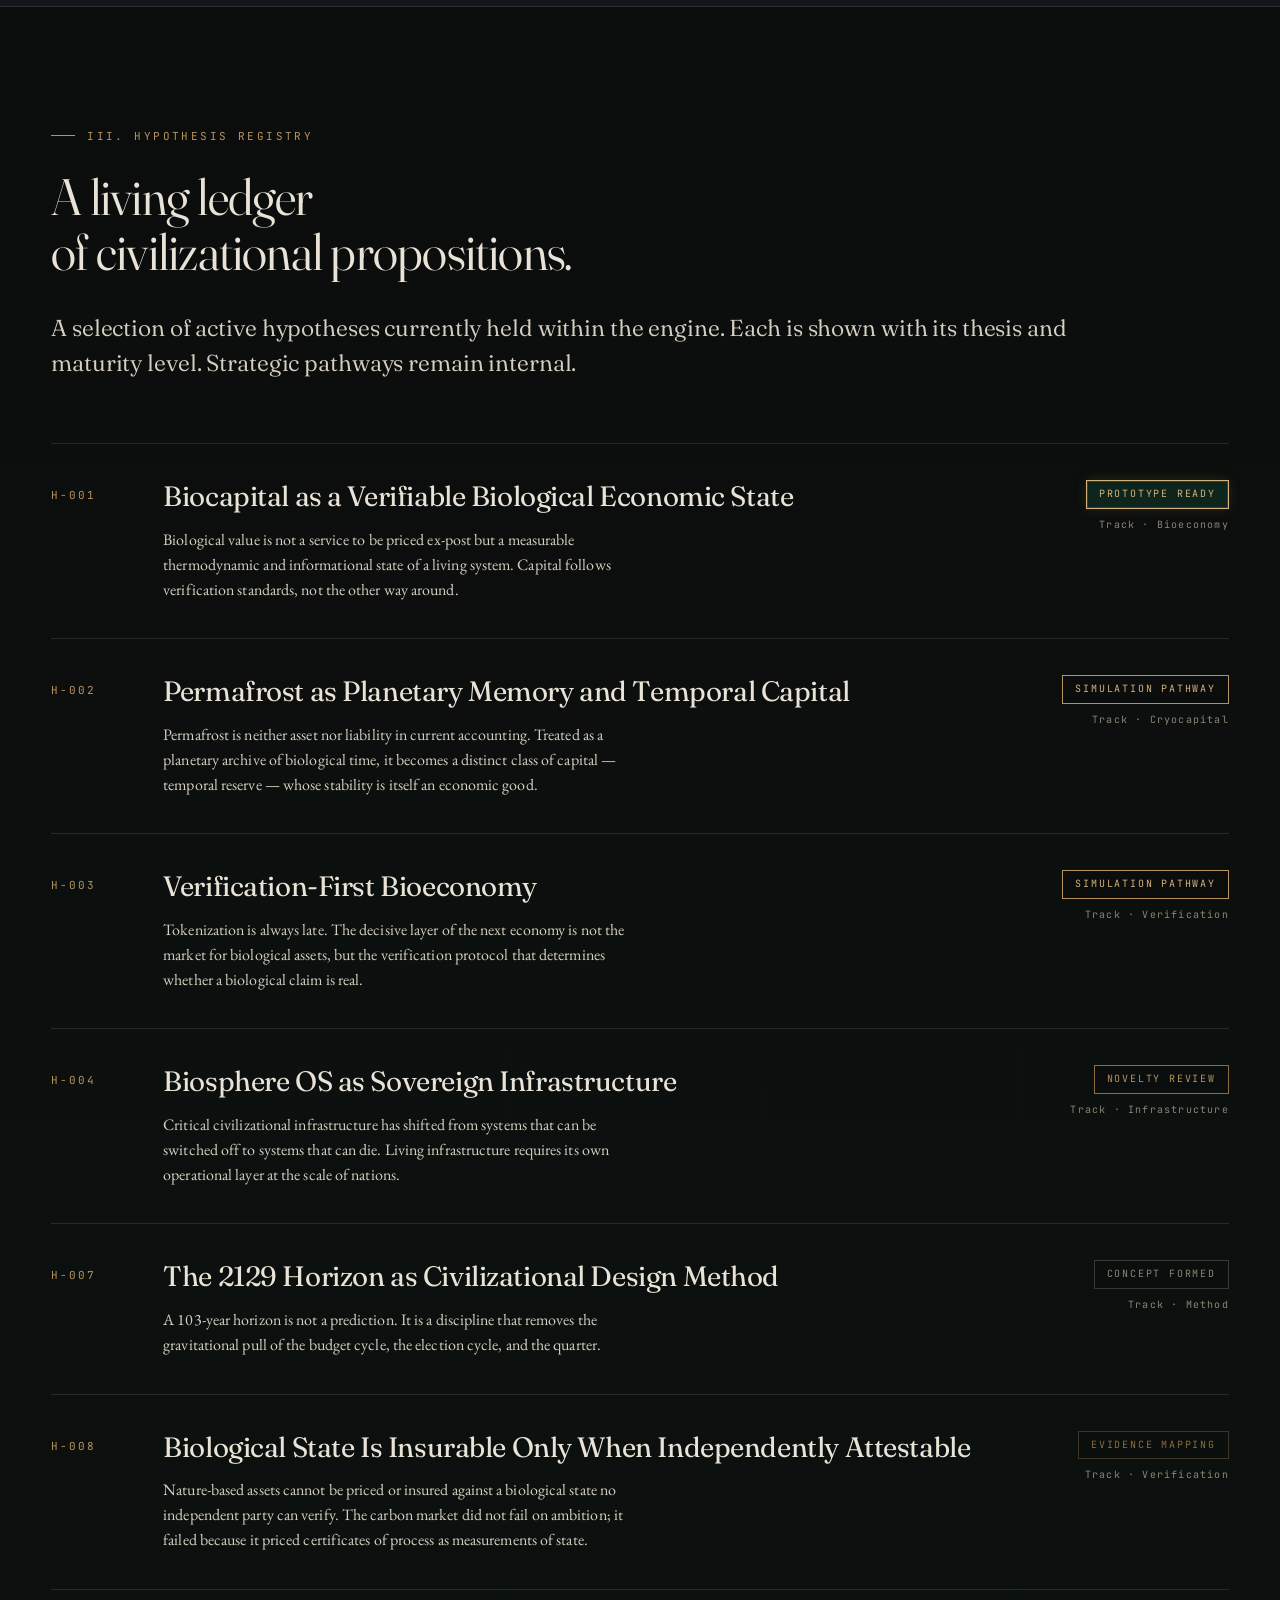
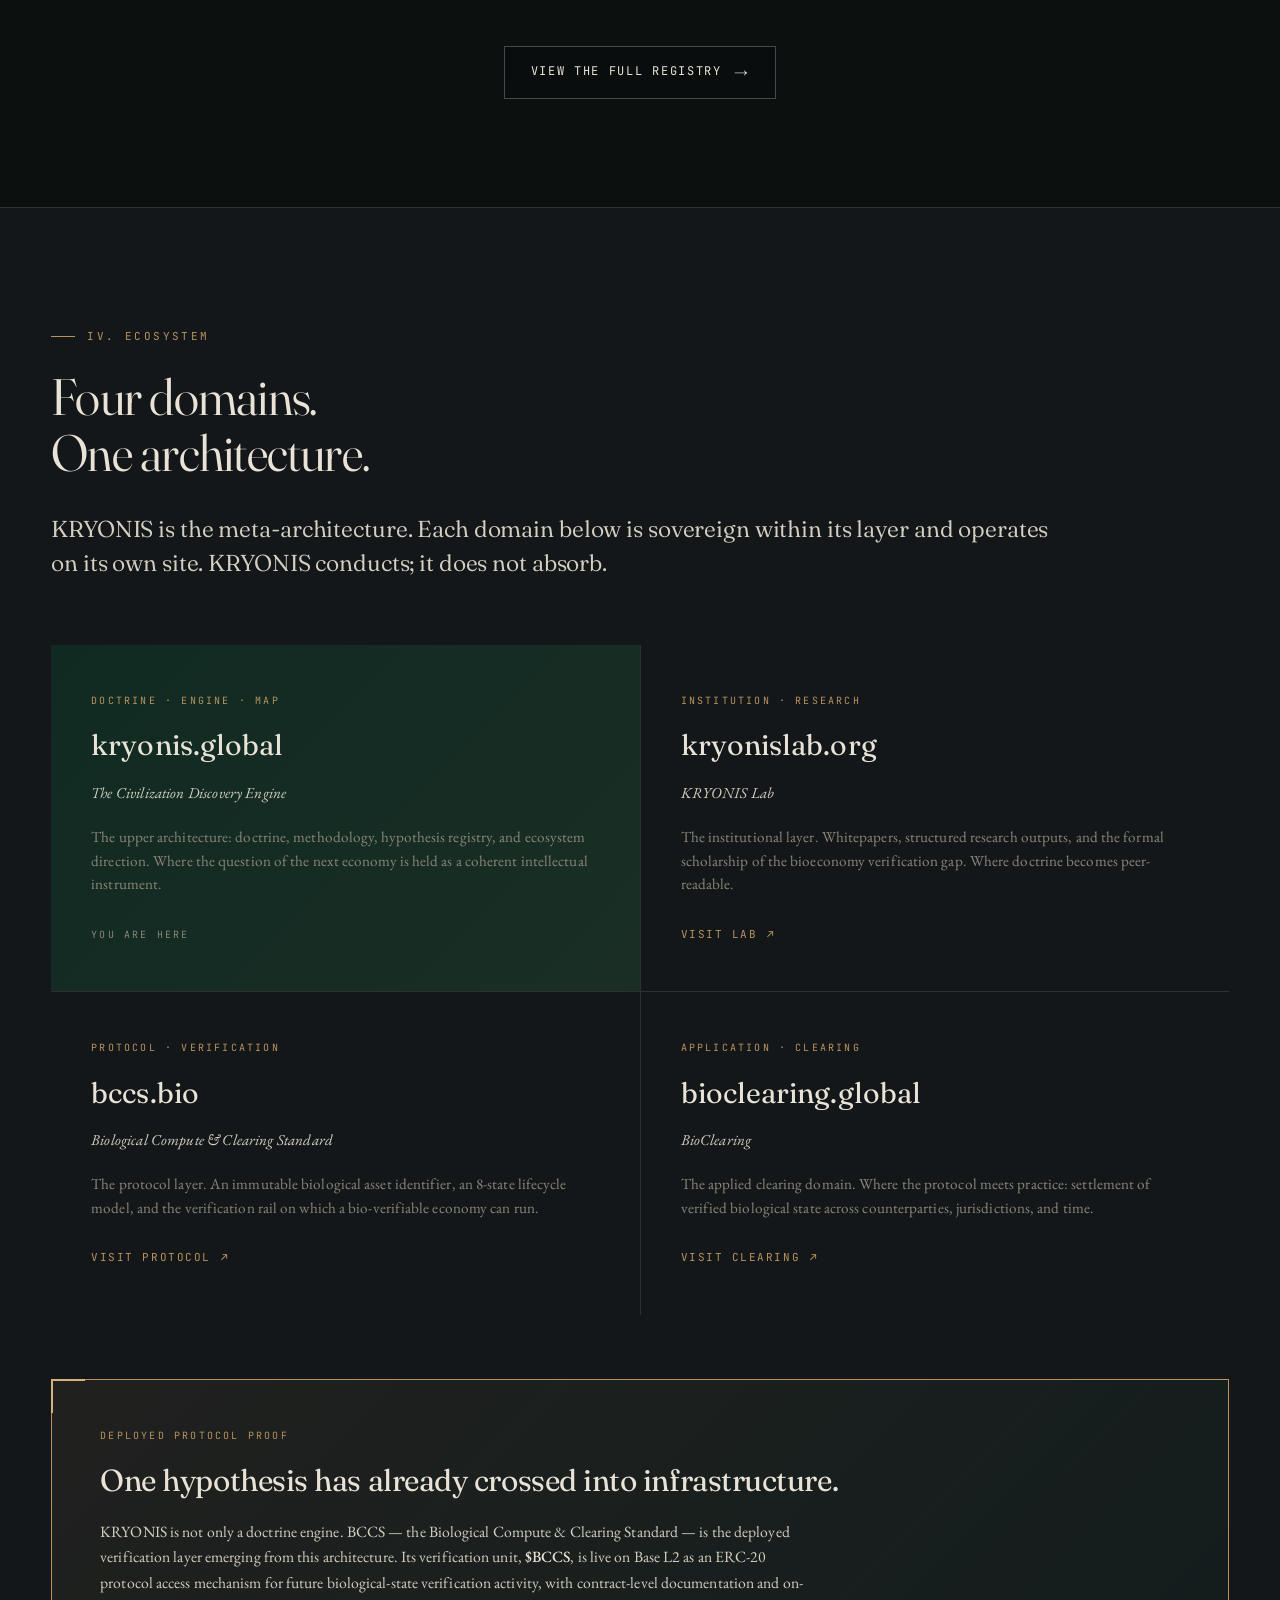
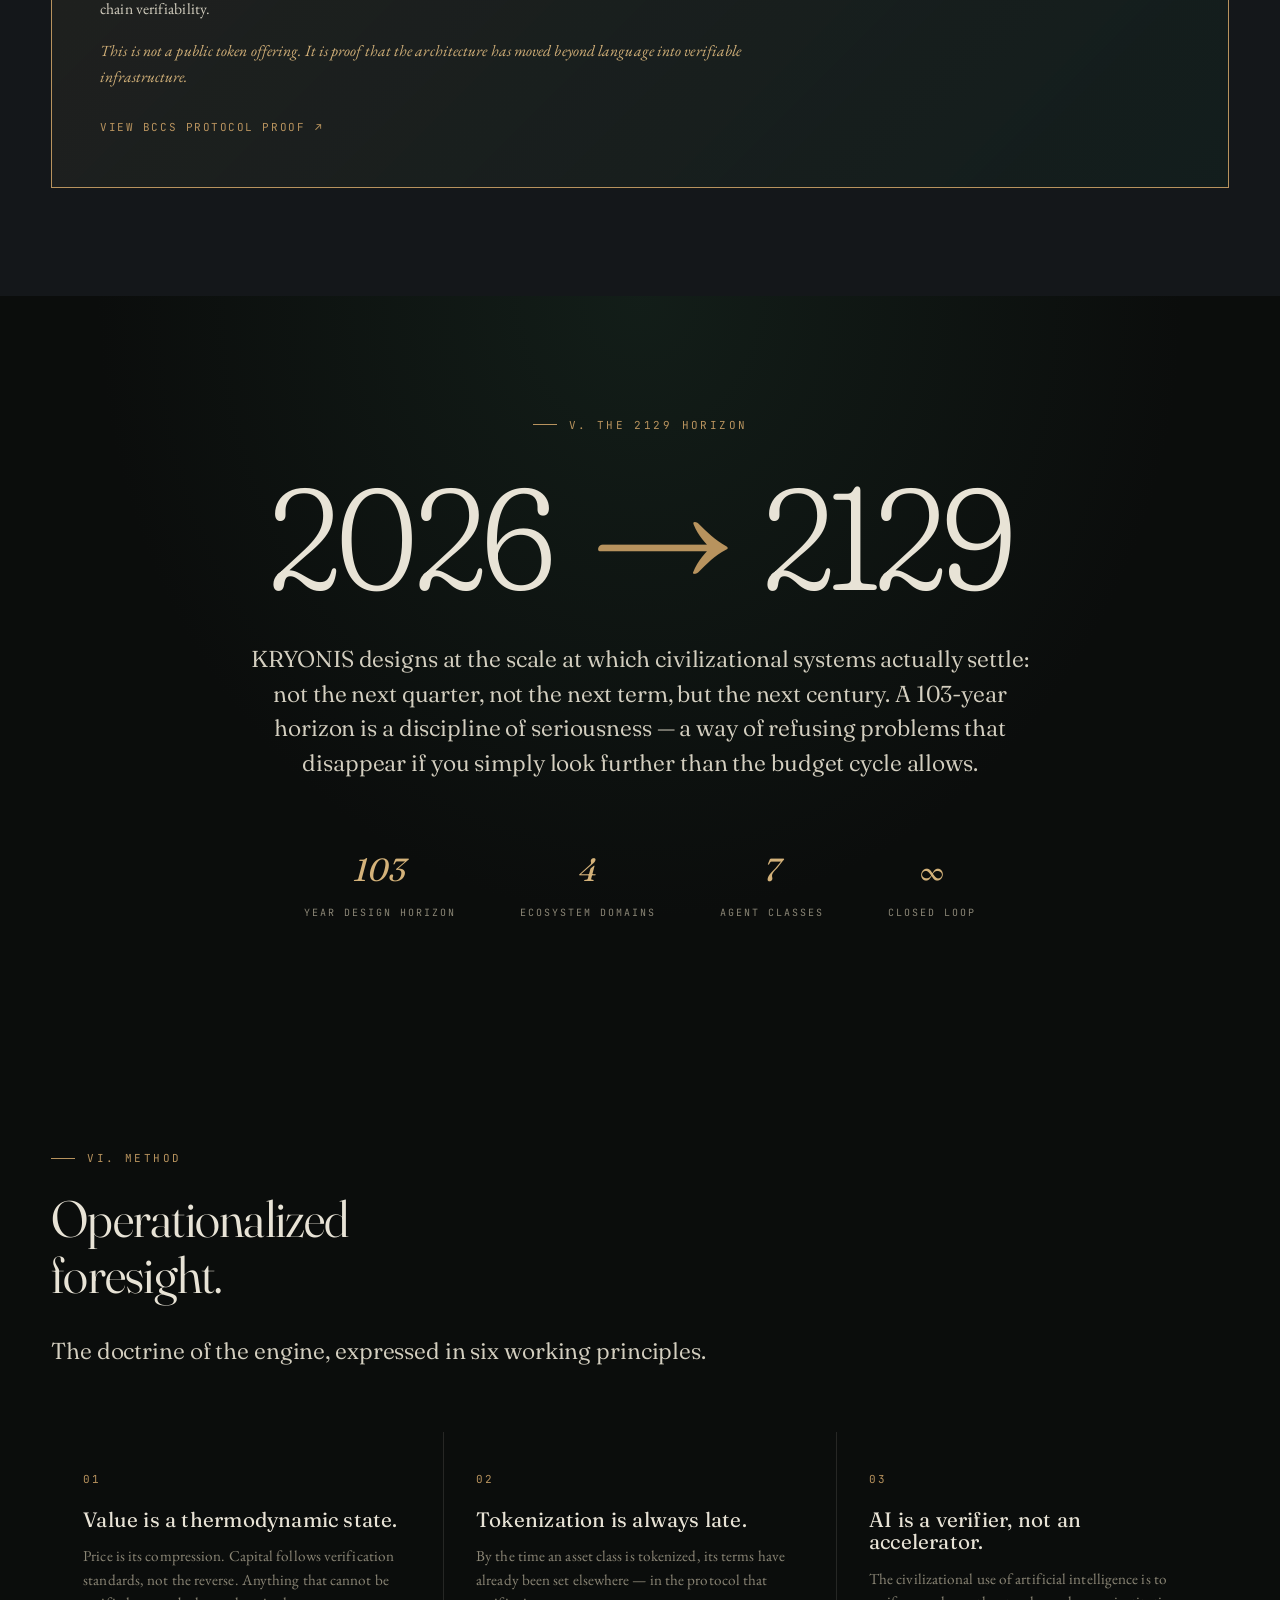
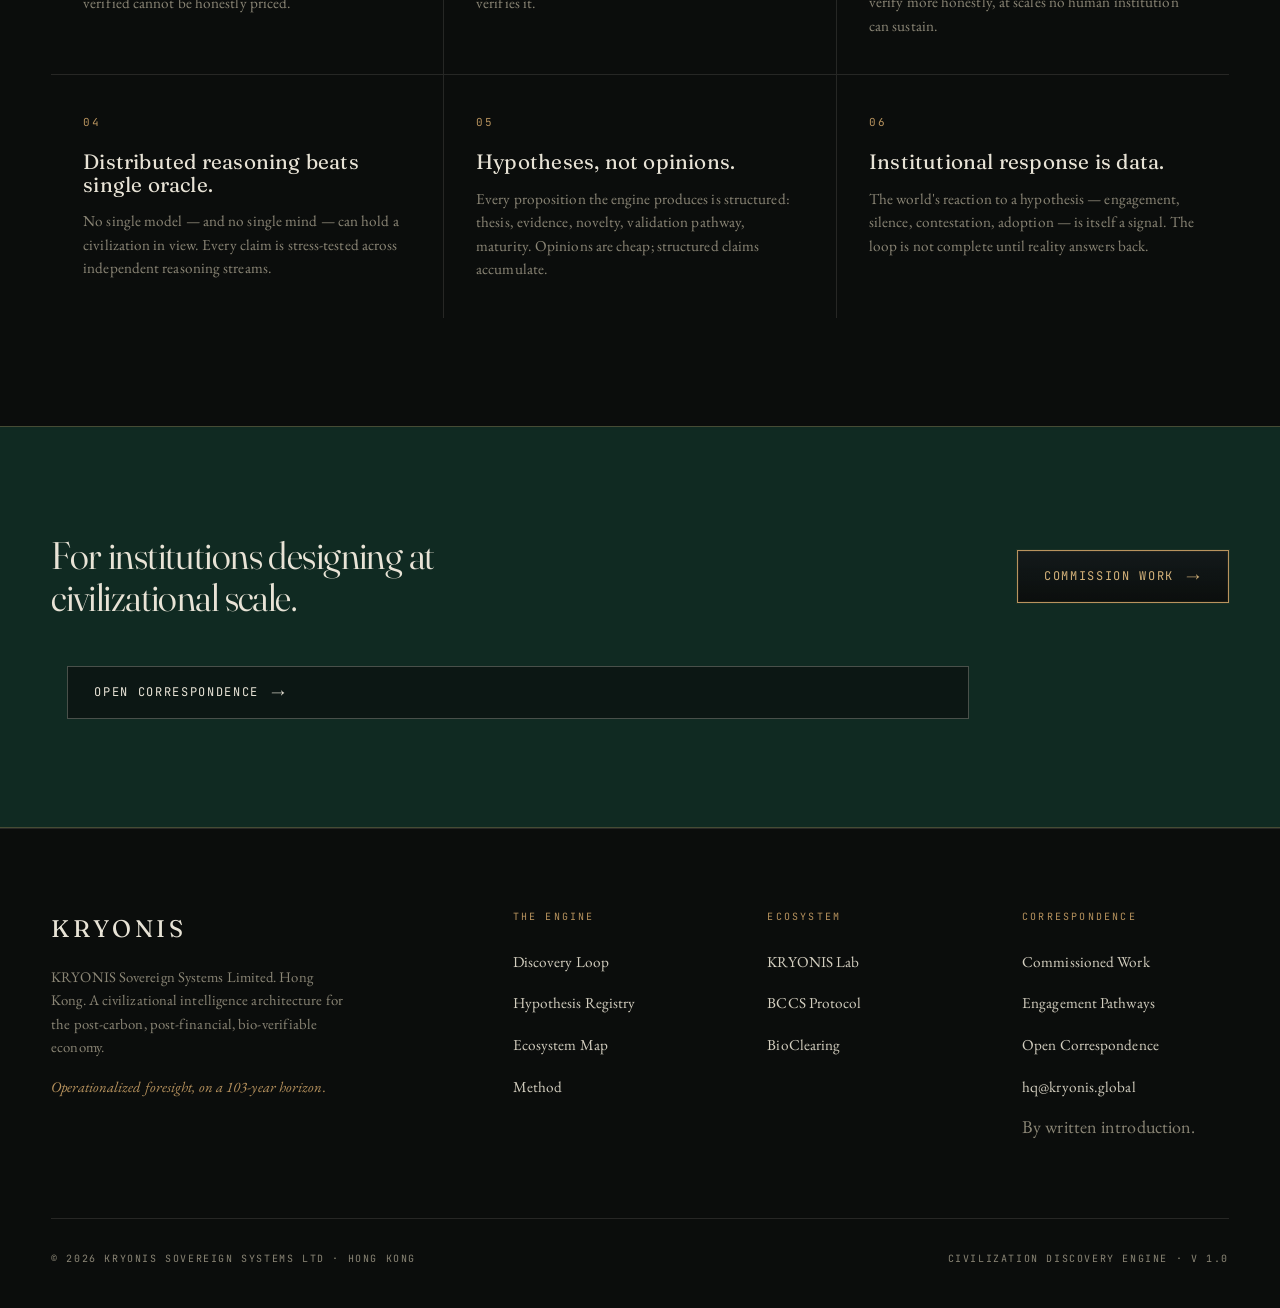
==== commit d4398e99: "Add files via upload" ====
--- a/index.html
+++ b/index.html
@@ -346,6 +346,19 @@
           <a href="https://bioclearing.global" target="_blank" rel="noopener" class="eco-link">Visit Clearing</a>
         </div>
       </div>
+
+      <!-- DEPLOYED PROTOCOL PROOF -->
+      <div class="proof-block reveal">
+        <div class="eco-tag">Deployed Protocol Proof</div>
+        <h3>One hypothesis has already crossed into infrastructure.</h3>
+        <p>
+          KRYONIS is not only a doctrine engine. BCCS — the Biological Compute &amp; Clearing Standard — is the deployed verification layer emerging from this architecture. Its verification unit, <strong>$BCCS</strong>, is live on Base L2 as an ERC-20 protocol access mechanism for future biological-state verification activity, with contract-level documentation and on-chain verifiability.
+        </p>
+        <p class="proof-note">
+          This is not a public token offering. It is proof that the architecture has moved beyond language into verifiable infrastructure.
+        </p>
+        <a href="https://bccs.bio" target="_blank" rel="noopener" class="eco-link">View BCCS protocol proof</a>
+      </div>
     </div>
   </section>
 
--- a/styles.css
+++ b/styles.css
@@ -854,6 +854,44 @@
 .eco-link::after { content: "↗"; transition: transform 0.3s; }
 .eco-link:hover { gap: 14px; color: var(--gold-bright); }
 @media (max-width: 800px) { .eco-grid { grid-template-columns: 1fr; } }
+
+/* ========== DEPLOYED PROTOCOL PROOF ========== */
+.proof-block {
+  margin-top: 64px;
+  border: 1px solid var(--gold);
+  background: linear-gradient(135deg, rgba(184, 147, 94, 0.08), rgba(16, 42, 34, 0.35));
+  padding: clamp(28px, 4vw, 48px);
+  position: relative;
+}
+.proof-block::before {
+  content: '';
+  position: absolute;
+  top: -1px; left: -1px;
+  width: 34px; height: 34px;
+  border-top: 2px solid var(--gold-bright);
+  border-left: 2px solid var(--gold-bright);
+}
+.proof-block h3 {
+  font-family: var(--display);
+  font-weight: 400;
+  font-size: clamp(1.4rem, 2.6vw, 1.9rem);
+  color: var(--ivory);
+  margin: 18px 0 20px;
+  line-height: 1.2;
+}
+.proof-block p {
+  font-size: 0.98rem;
+  line-height: 1.65;
+  color: var(--ivory-soft);
+  max-width: 720px;
+  margin-bottom: 16px;
+}
+.proof-block .proof-note {
+  font-family: var(--serif);
+  font-style: italic;
+  color: var(--gold-bright);
+}
+.proof-block .eco-link { margin-top: 12px; }
 
 /* ========== ECOSYSTEM DETAIL PAGE ========== */
 .eco-detail {
@@ -1395,3 +1433,32 @@
   text-transform: uppercase;
   color: var(--ivory-dim);
 }
+
+
+/* ========== FORM STATUS ========== */
+.form-status {
+  margin-top: 16px;
+  font-family: var(--serif);
+  font-size: 0.95rem;
+  min-height: 1.4em;
+}
+.form-status.is-ok { color: var(--gold-bright); font-style: italic; }
+.form-status.is-error { color: #C97B6B; }
+.form-field-full { grid-column: 1 / -1; }
+
+/* ========== SAMPLE BRIEF CALLOUT ========== */
+.sample-callout {
+  border: 1px solid var(--gold);
+  background: linear-gradient(135deg, rgba(184, 147, 94, 0.08), rgba(16, 42, 34, 0.35));
+  padding: clamp(28px, 4vw, 48px);
+  position: relative;
+}
+.sample-callout::before {
+  content: '';
+  position: absolute;
+  top: -1px; left: -1px;
+  width: 34px; height: 34px;
+  border-top: 2px solid var(--gold-bright);
+  border-left: 2px solid var(--gold-bright);
+}
+.sample-callout h2 { color: var(--ivory); }
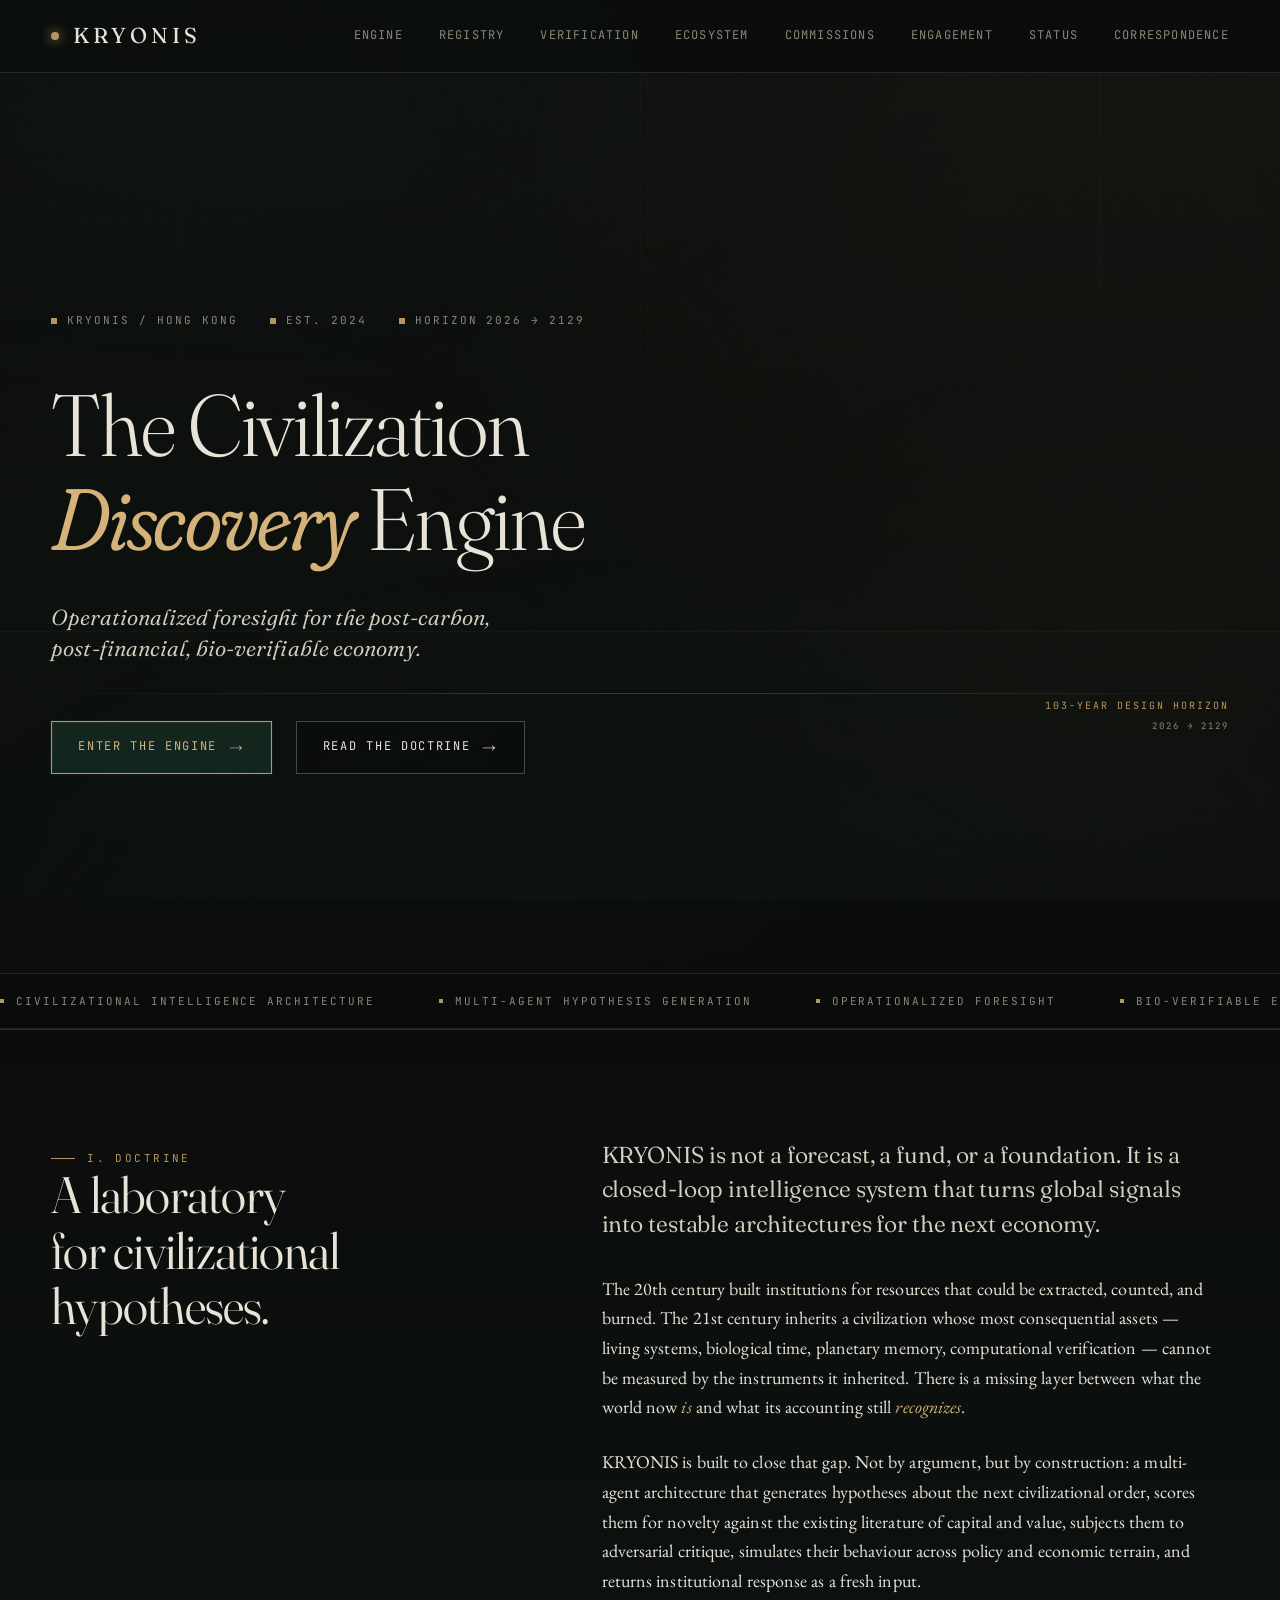
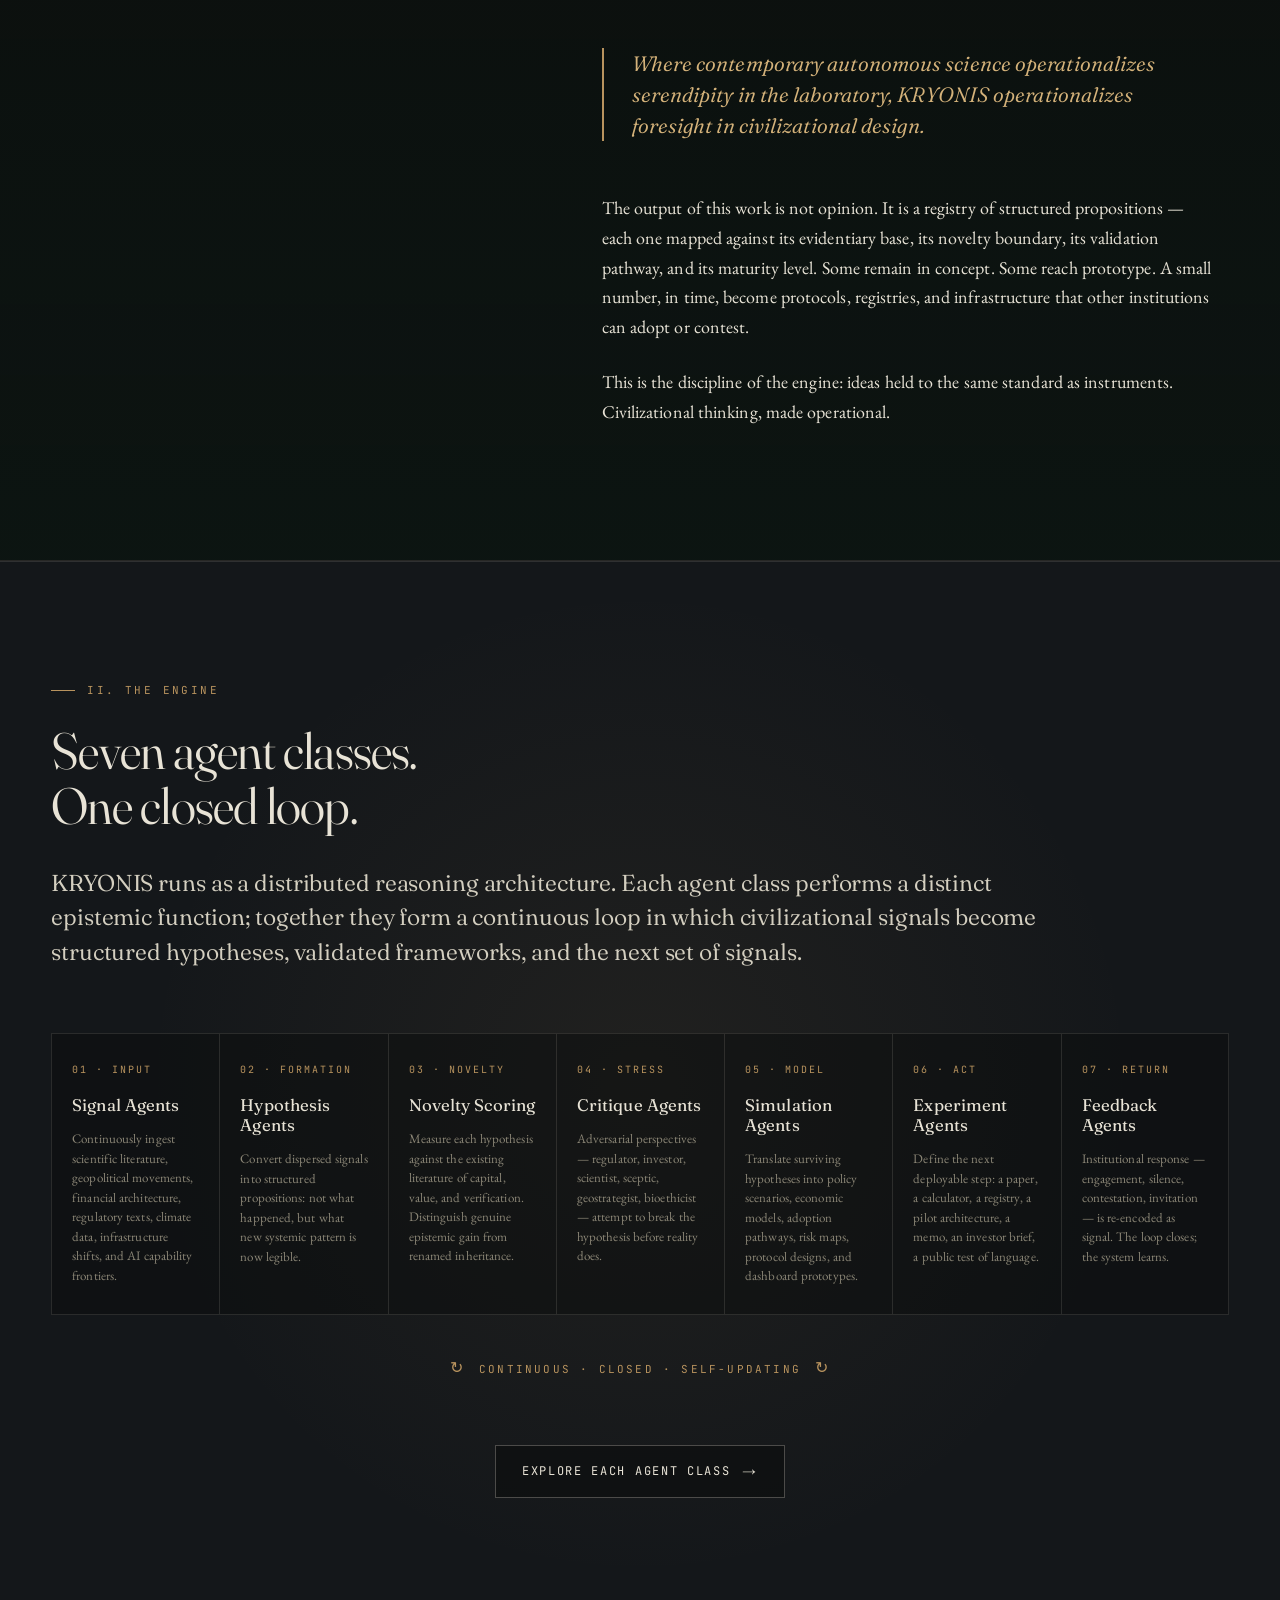
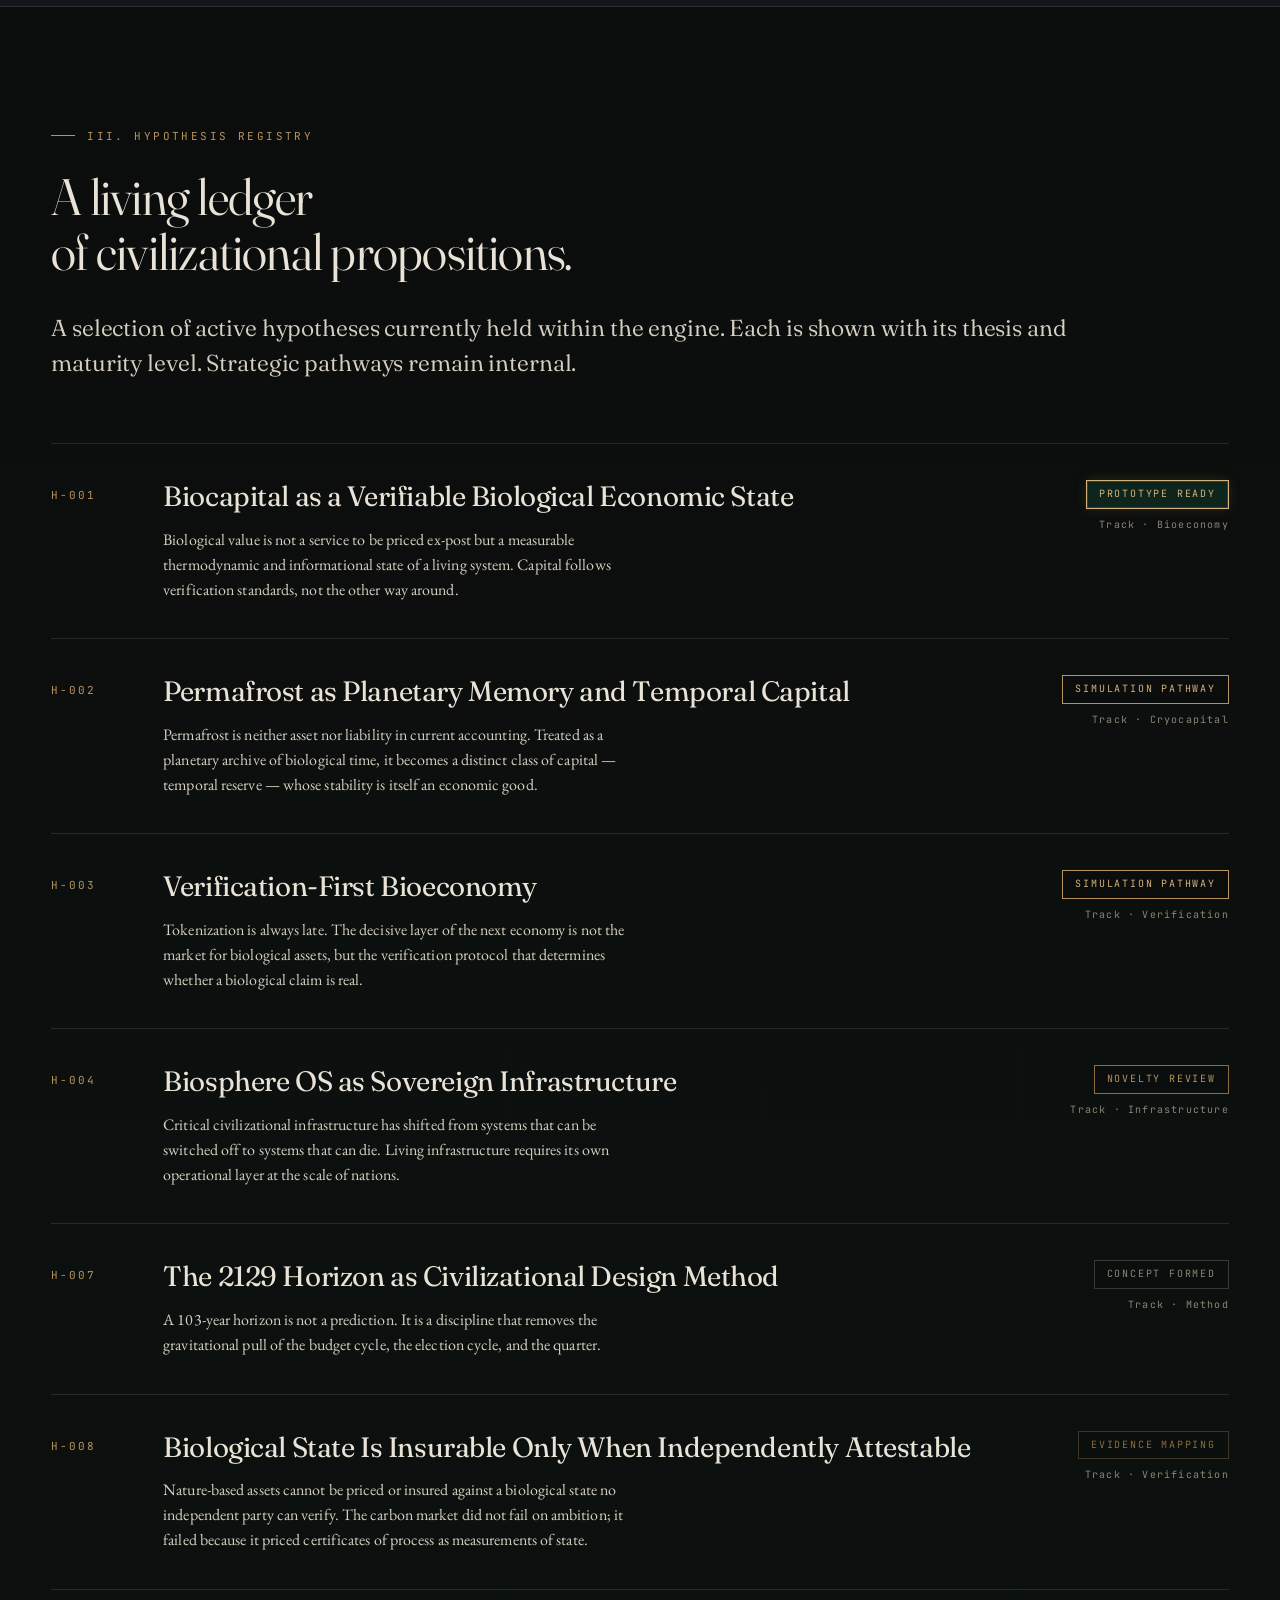
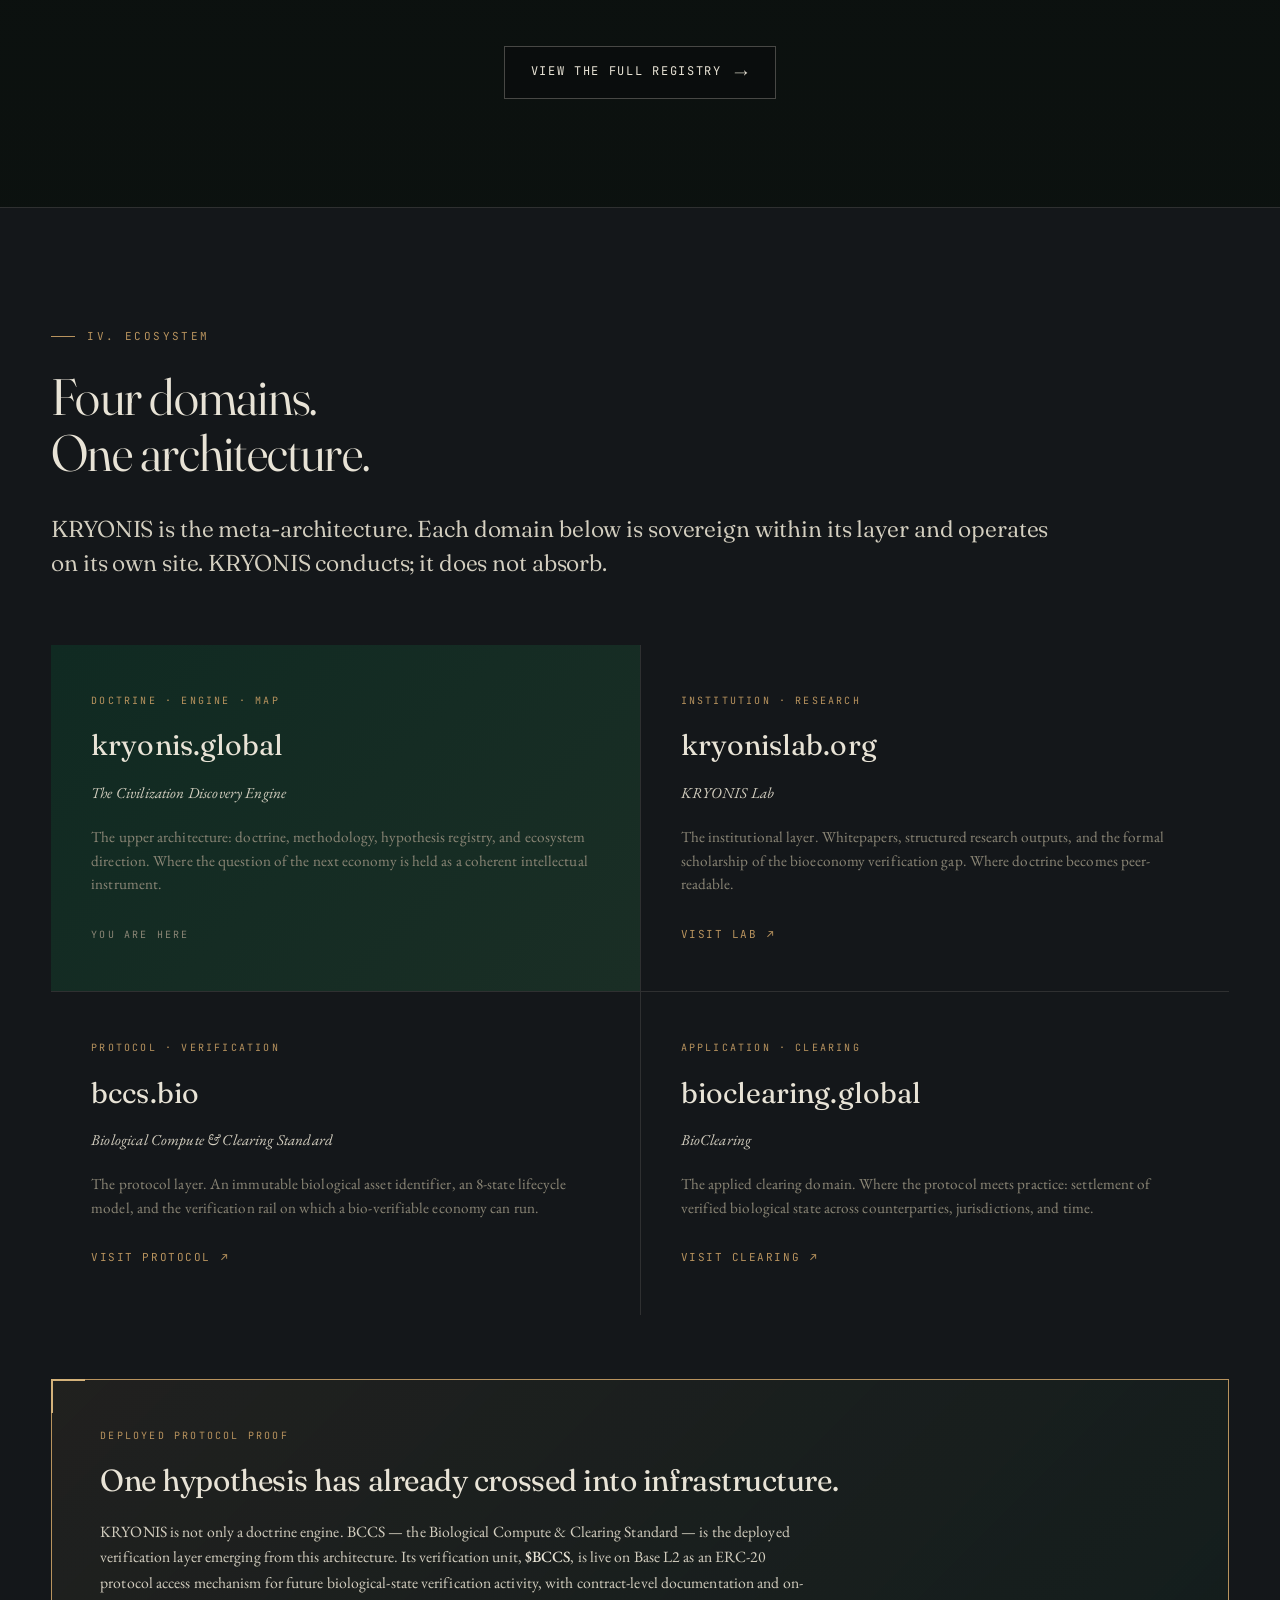
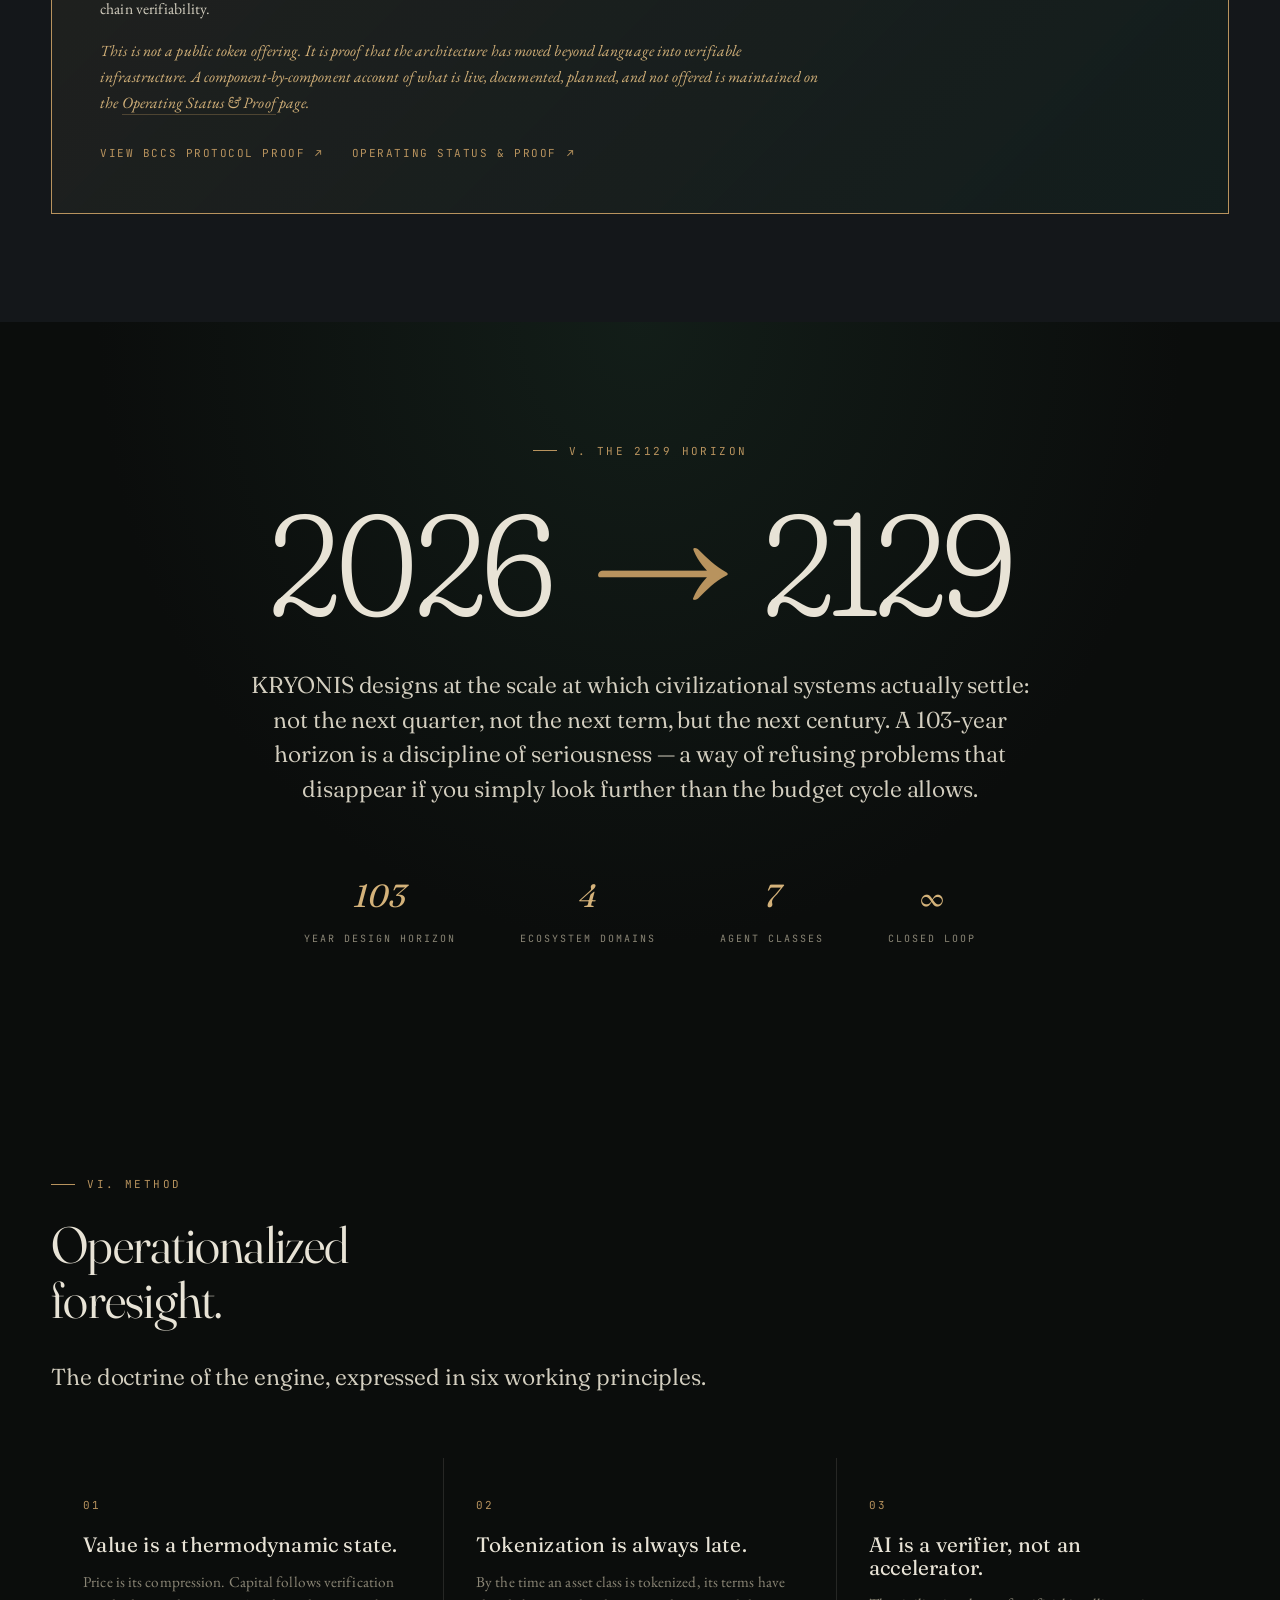
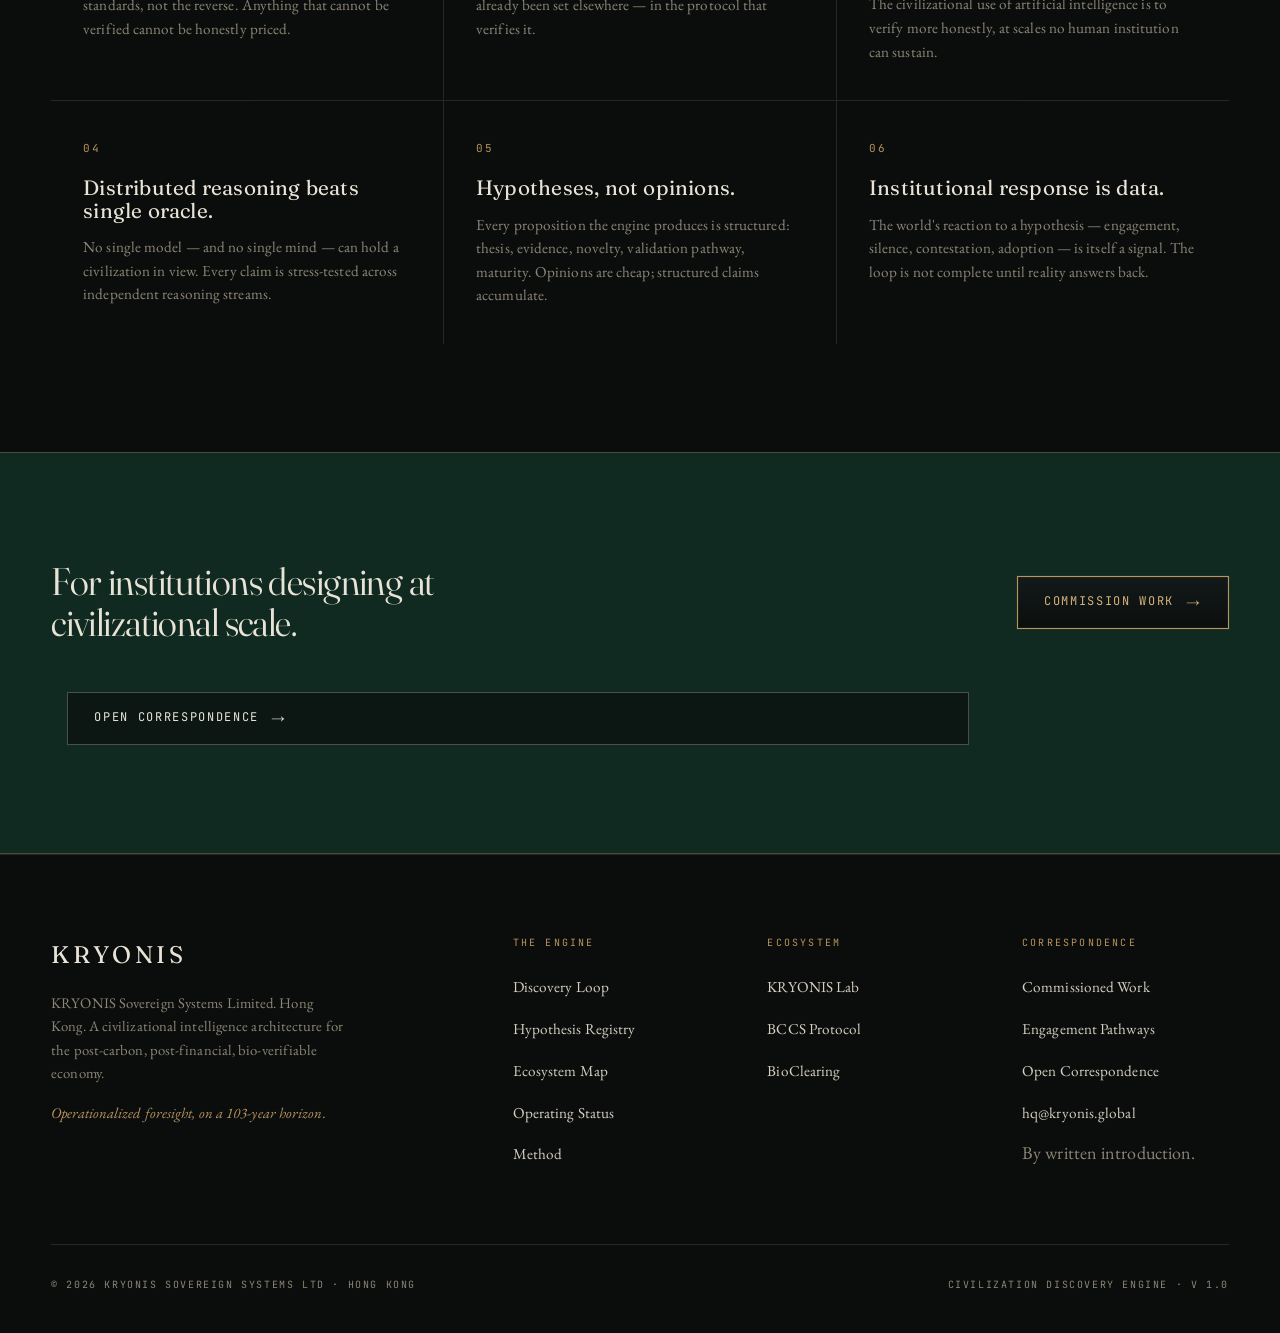
==== commit 436610b9: "Add files via upload" ====
--- a/index.html
+++ b/index.html
@@ -58,6 +58,7 @@
         <a href="/ecosystem.html">Ecosystem</a>
         <a href="/commissions.html">Commissions</a>
         <a href="/engagement.html">Engagement</a>
+        <a href="/status.html">Status</a>
         <a href="/correspondence.html">Correspondence</a>
       </div>
     </div>
@@ -355,9 +356,10 @@
           KRYONIS is not only a doctrine engine. BCCS — the Biological Compute &amp; Clearing Standard — is the deployed verification layer emerging from this architecture. Its verification unit, <strong>$BCCS</strong>, is live on Base L2 as an ERC-20 protocol access mechanism for future biological-state verification activity, with contract-level documentation and on-chain verifiability.
         </p>
         <p class="proof-note">
-          This is not a public token offering. It is proof that the architecture has moved beyond language into verifiable infrastructure.
+          This is not a public token offering. It is proof that the architecture has moved beyond language into verifiable infrastructure. A component-by-component account of what is live, documented, planned, and not offered is maintained on the <a href="/status.html" class="link-inline">Operating Status &amp; Proof</a> page.
         </p>
         <a href="https://bccs.bio" target="_blank" rel="noopener" class="eco-link">View BCCS protocol proof</a>
+        <a href="/status.html" class="eco-link" style="margin-left: 24px;">Operating Status &amp; Proof</a>
       </div>
     </div>
   </section>
@@ -458,6 +460,7 @@
             <li><a href="/engine.html">Discovery Loop</a></li>
             <li><a href="/registry.html">Hypothesis Registry</a></li>
             <li><a href="/ecosystem.html">Ecosystem Map</a></li>
+            <li><a href="/status.html">Operating Status</a></li>
             <li><a href="/#method">Method</a></li>
           </ul>
         </div>
--- a/styles.css
+++ b/styles.css
@@ -1462,3 +1462,71 @@
   border-left: 2px solid var(--gold-bright);
 }
 .sample-callout h2 { color: var(--ivory); }
+
+/* ========== OPERATING STATUS & PROOF (status.html) ========== */
+.status-table-wrap {
+  overflow-x: auto;
+  border: 1px solid var(--line);
+  background: rgba(20, 23, 26, 0.5);
+  margin-top: 40px;
+}
+.status-table {
+  width: 100%;
+  border-collapse: collapse;
+  min-width: 720px;
+  font-size: 15px;
+  line-height: 1.55;
+}
+.status-table th {
+  font-family: var(--mono);
+  font-size: 10px;
+  letter-spacing: 0.18em;
+  text-transform: uppercase;
+  color: var(--gold);
+  text-align: left;
+  padding: 16px 20px;
+  border-bottom: 1px solid var(--line-gold);
+  background: rgba(11, 13, 12, 0.6);
+  white-space: nowrap;
+}
+.status-table td {
+  padding: 16px 20px;
+  border-bottom: 1px solid var(--line);
+  color: var(--ivory-soft);
+  vertical-align: top;
+}
+.status-table tr:last-child td { border-bottom: 0; }
+.status-table td:first-child {
+  color: var(--ivory);
+  font-weight: 500;
+}
+.status-tag {
+  display: inline-block;
+  font-family: var(--mono);
+  font-size: 10px;
+  letter-spacing: 0.14em;
+  text-transform: uppercase;
+  padding: 4px 10px;
+  border: 1px solid var(--line-strong);
+  color: var(--ivory-soft);
+  white-space: nowrap;
+}
+.status-tag.live { border-color: var(--gold); color: var(--gold-bright); }
+.status-tag.documented { border-color: var(--line-gold); color: var(--gold); }
+.status-tag.pending { border-color: var(--line-strong); color: var(--ivory-dim); }
+.status-tag.not-active { border-color: rgba(232, 227, 214, 0.18); color: var(--grey); }
+.status-list { list-style: none; padding: 0; margin: 40px 0 0; max-width: var(--reading); }
+.status-list li {
+  padding: 14px 0 14px 28px;
+  border-bottom: 1px solid var(--line);
+  position: relative;
+  color: var(--ivory-soft);
+}
+.status-list li::before {
+  content: "—";
+  position: absolute;
+  left: 0;
+  color: var(--gold);
+}
+.status-list li:last-child { border-bottom: 0; }
+.status-list li strong { color: var(--ivory); font-weight: 500; }
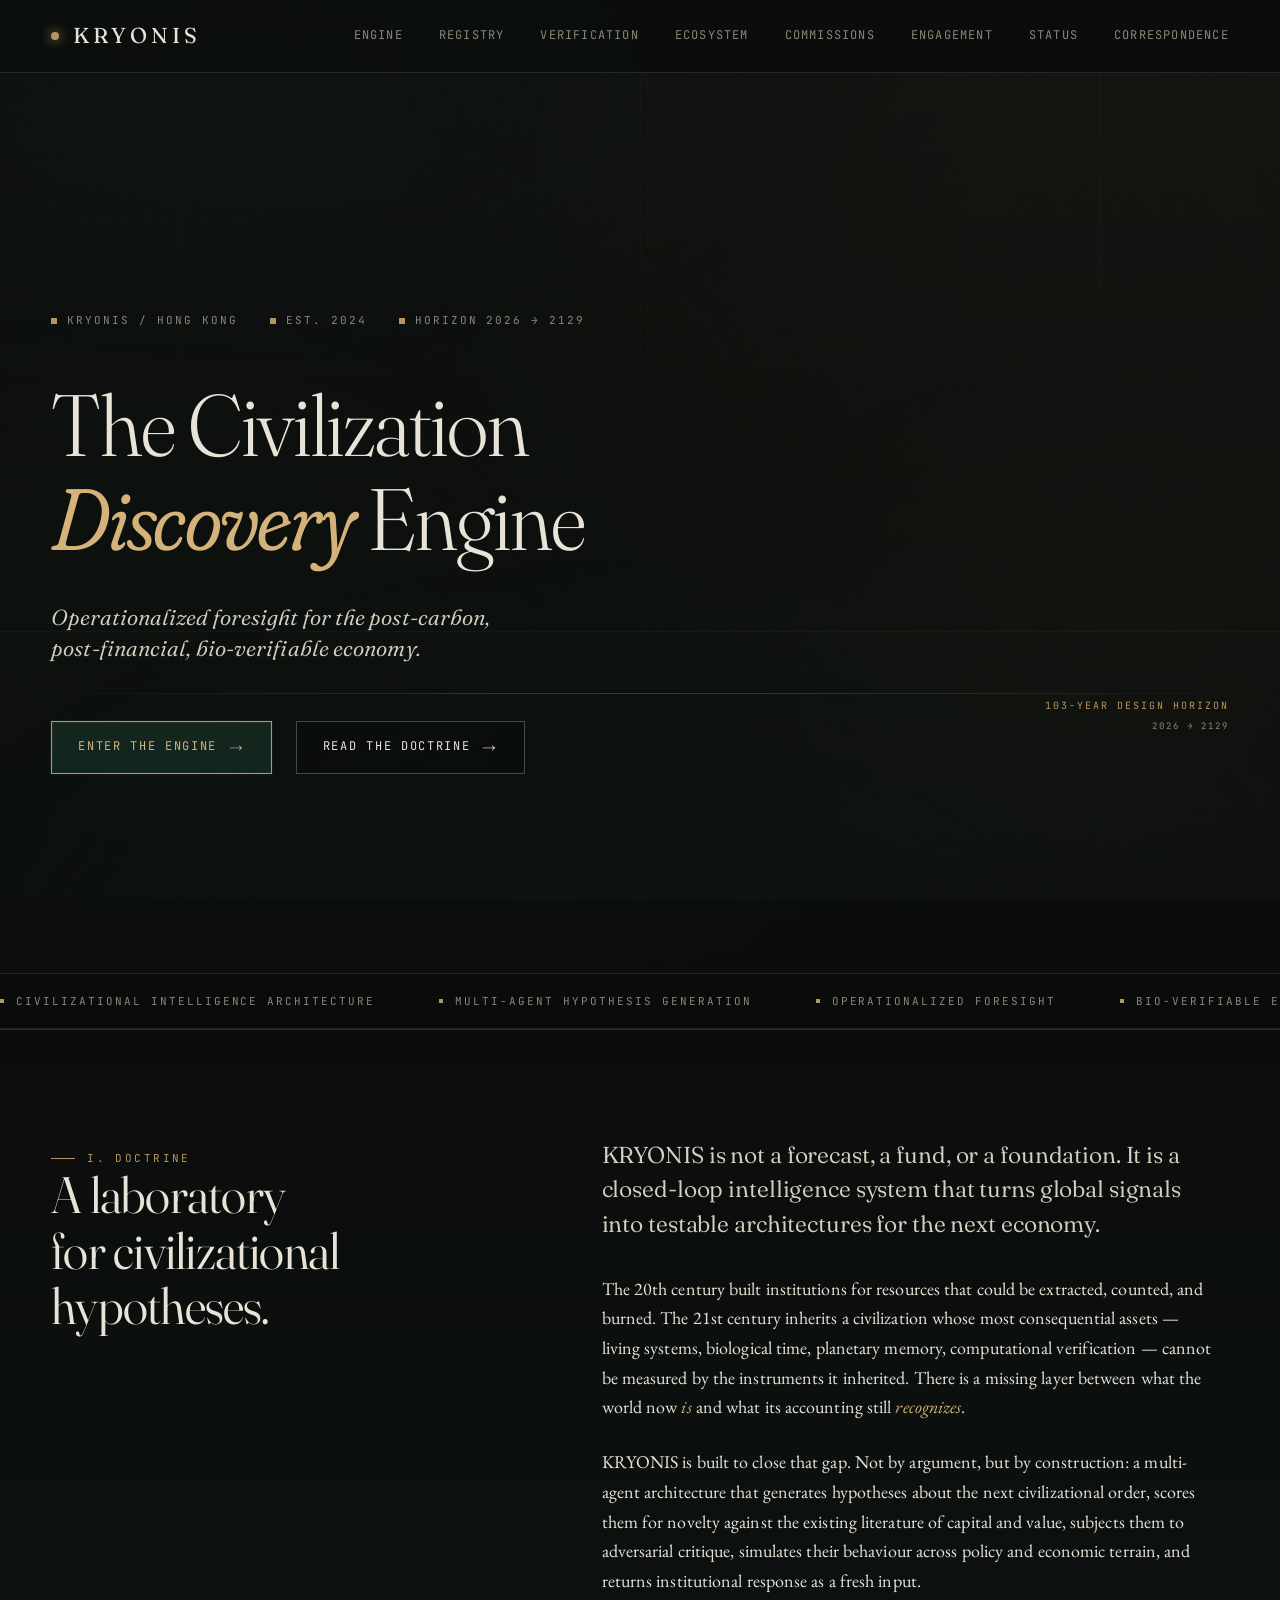
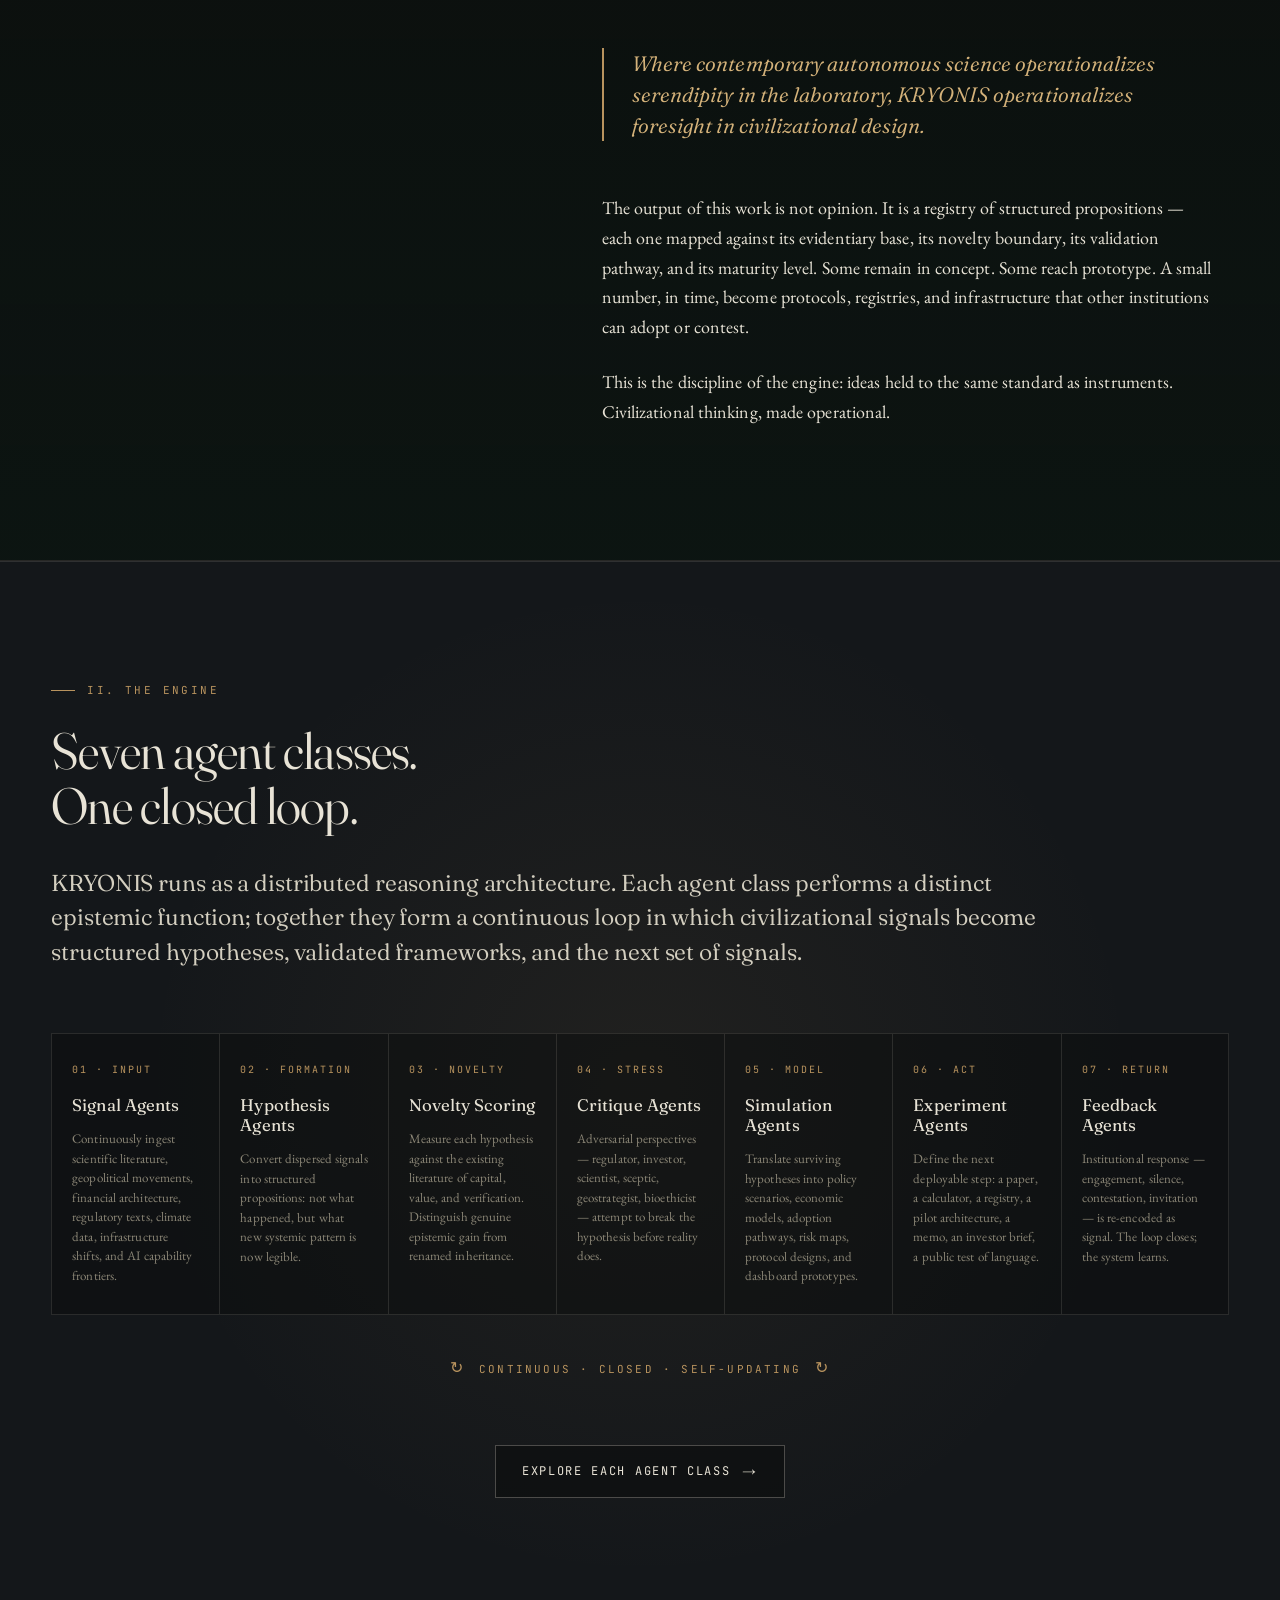
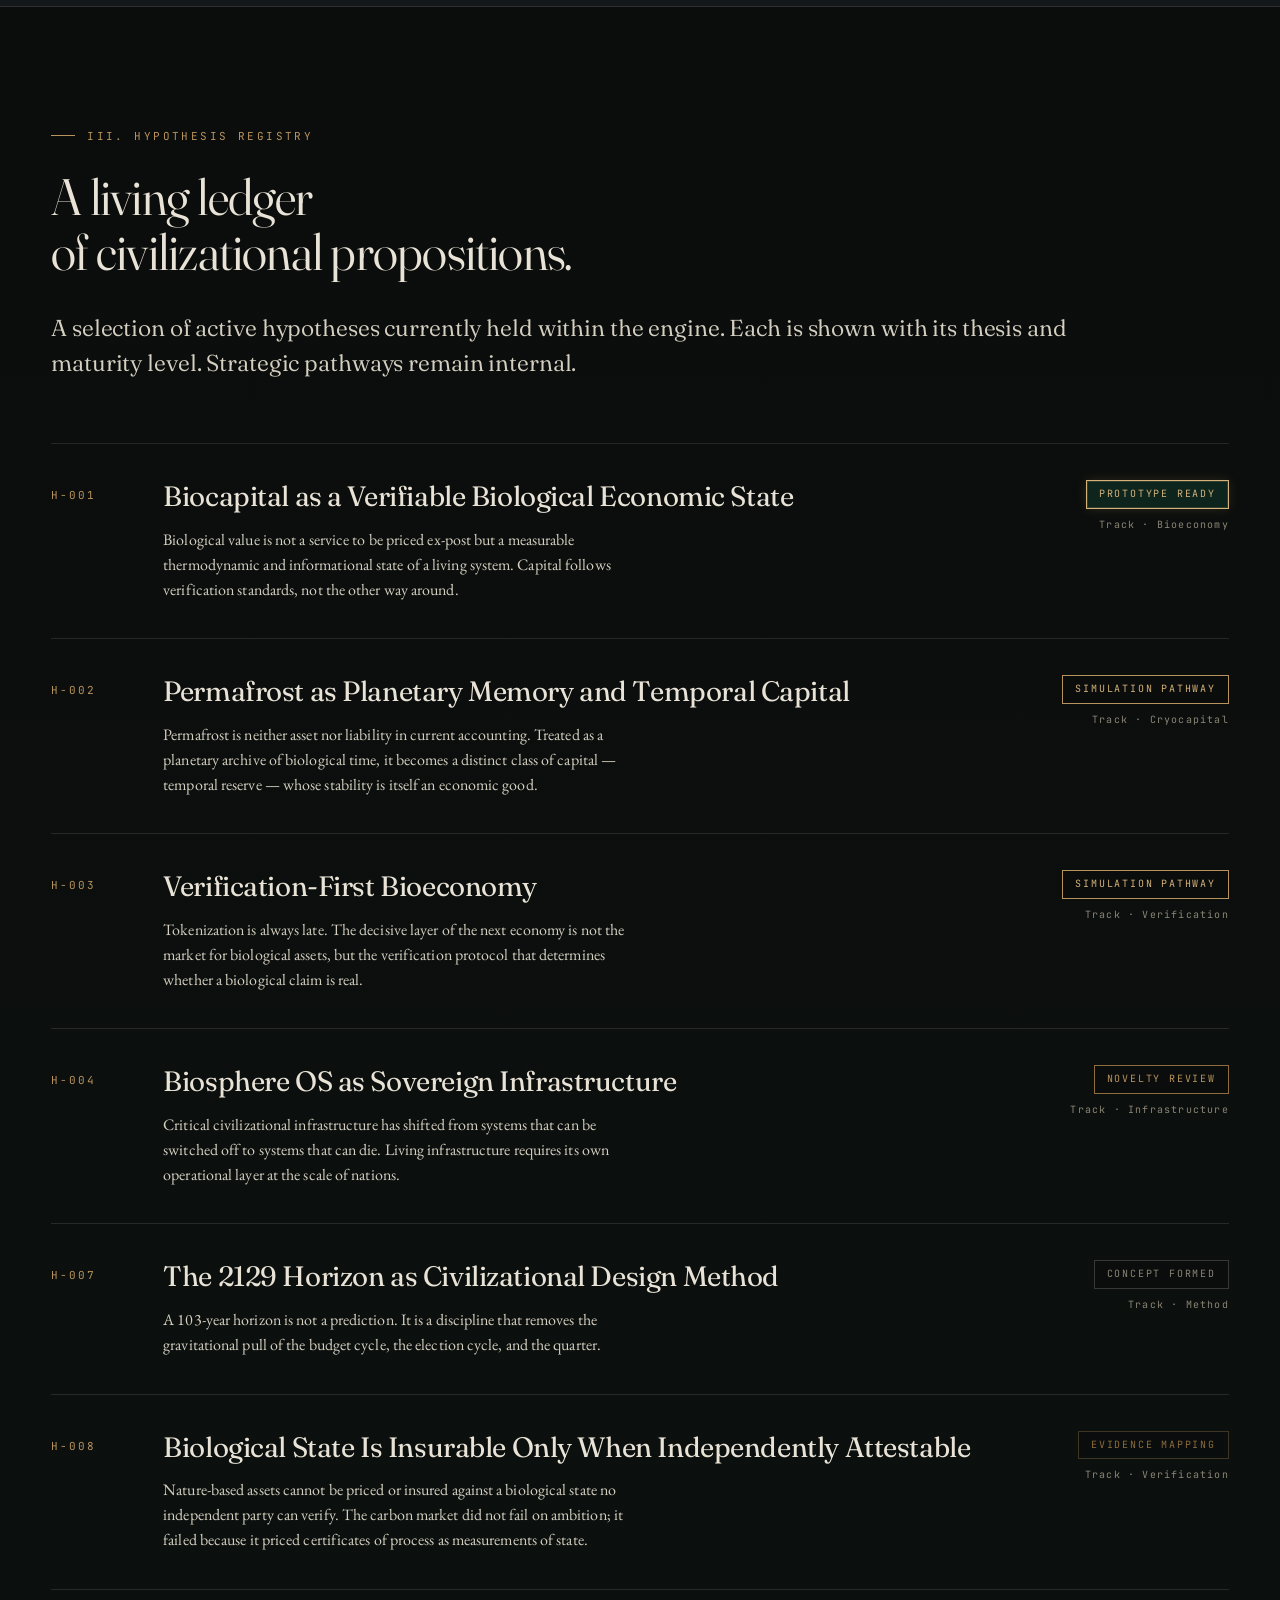
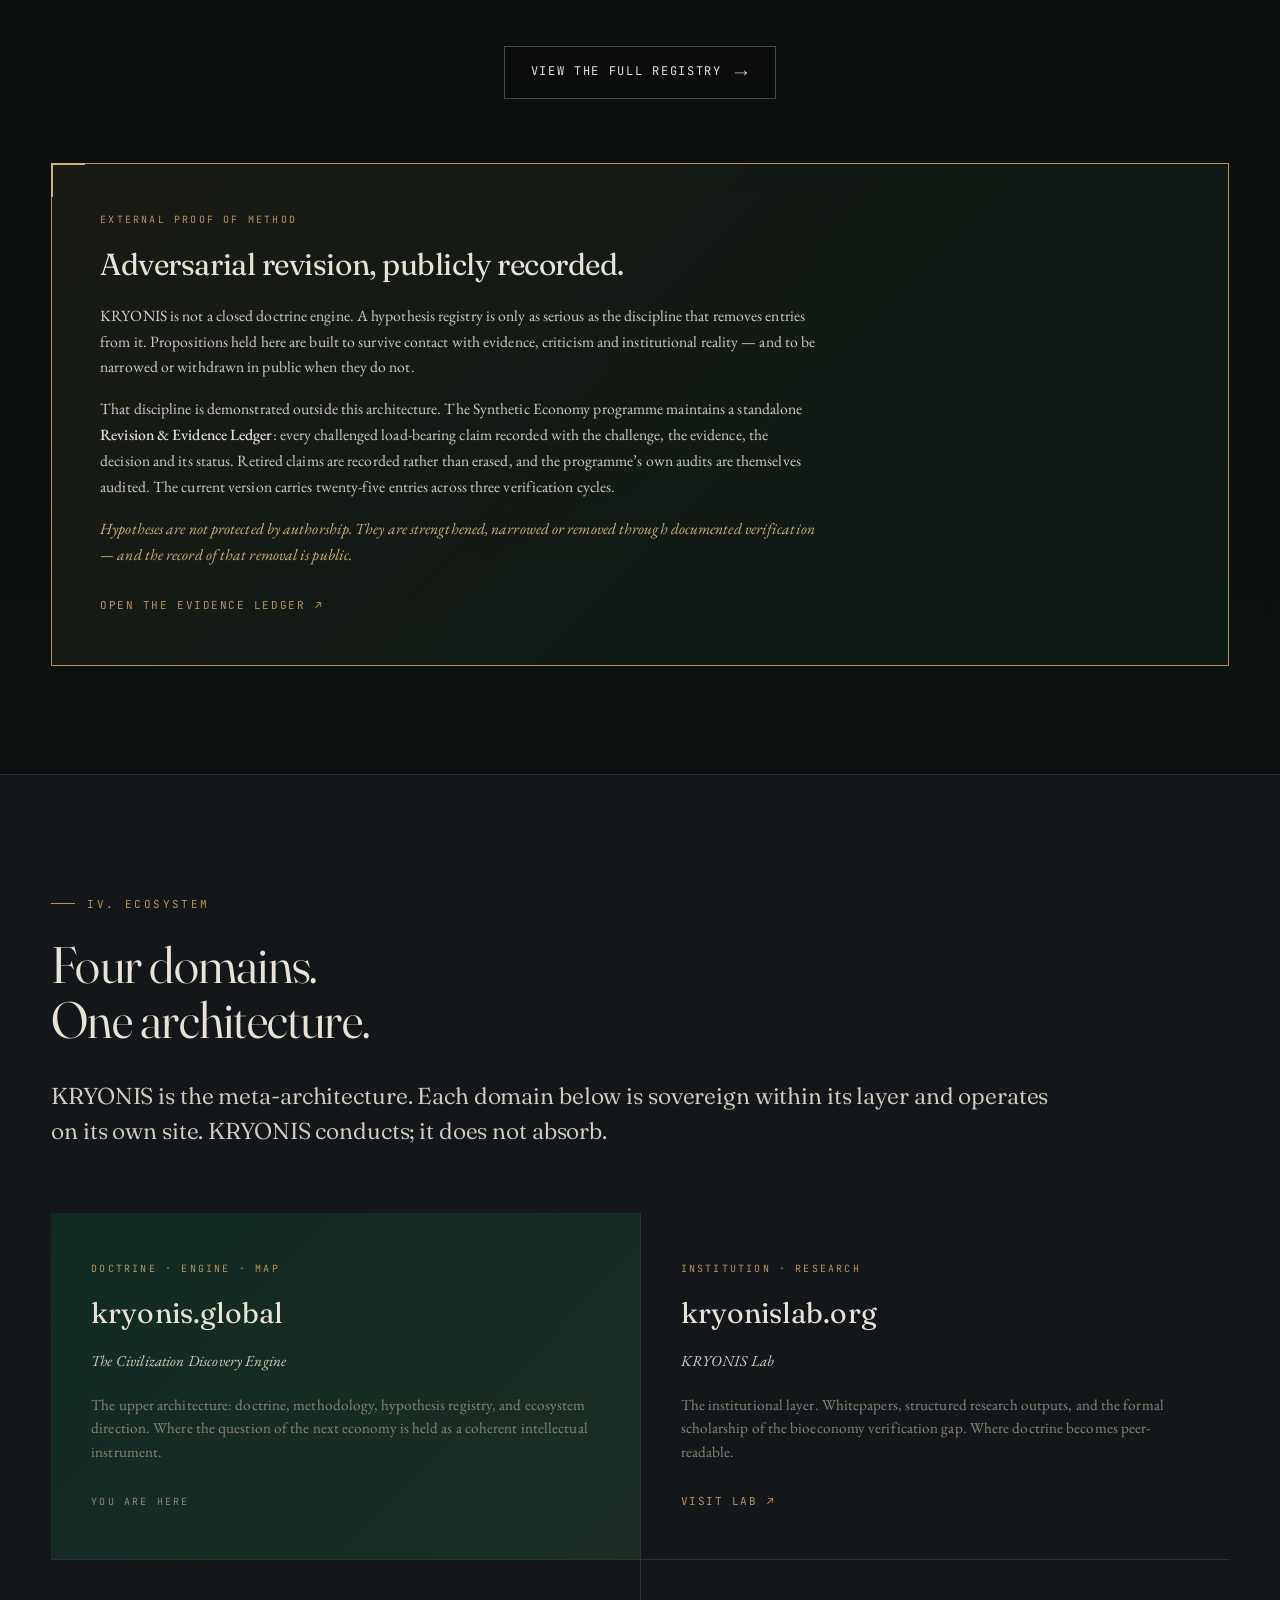
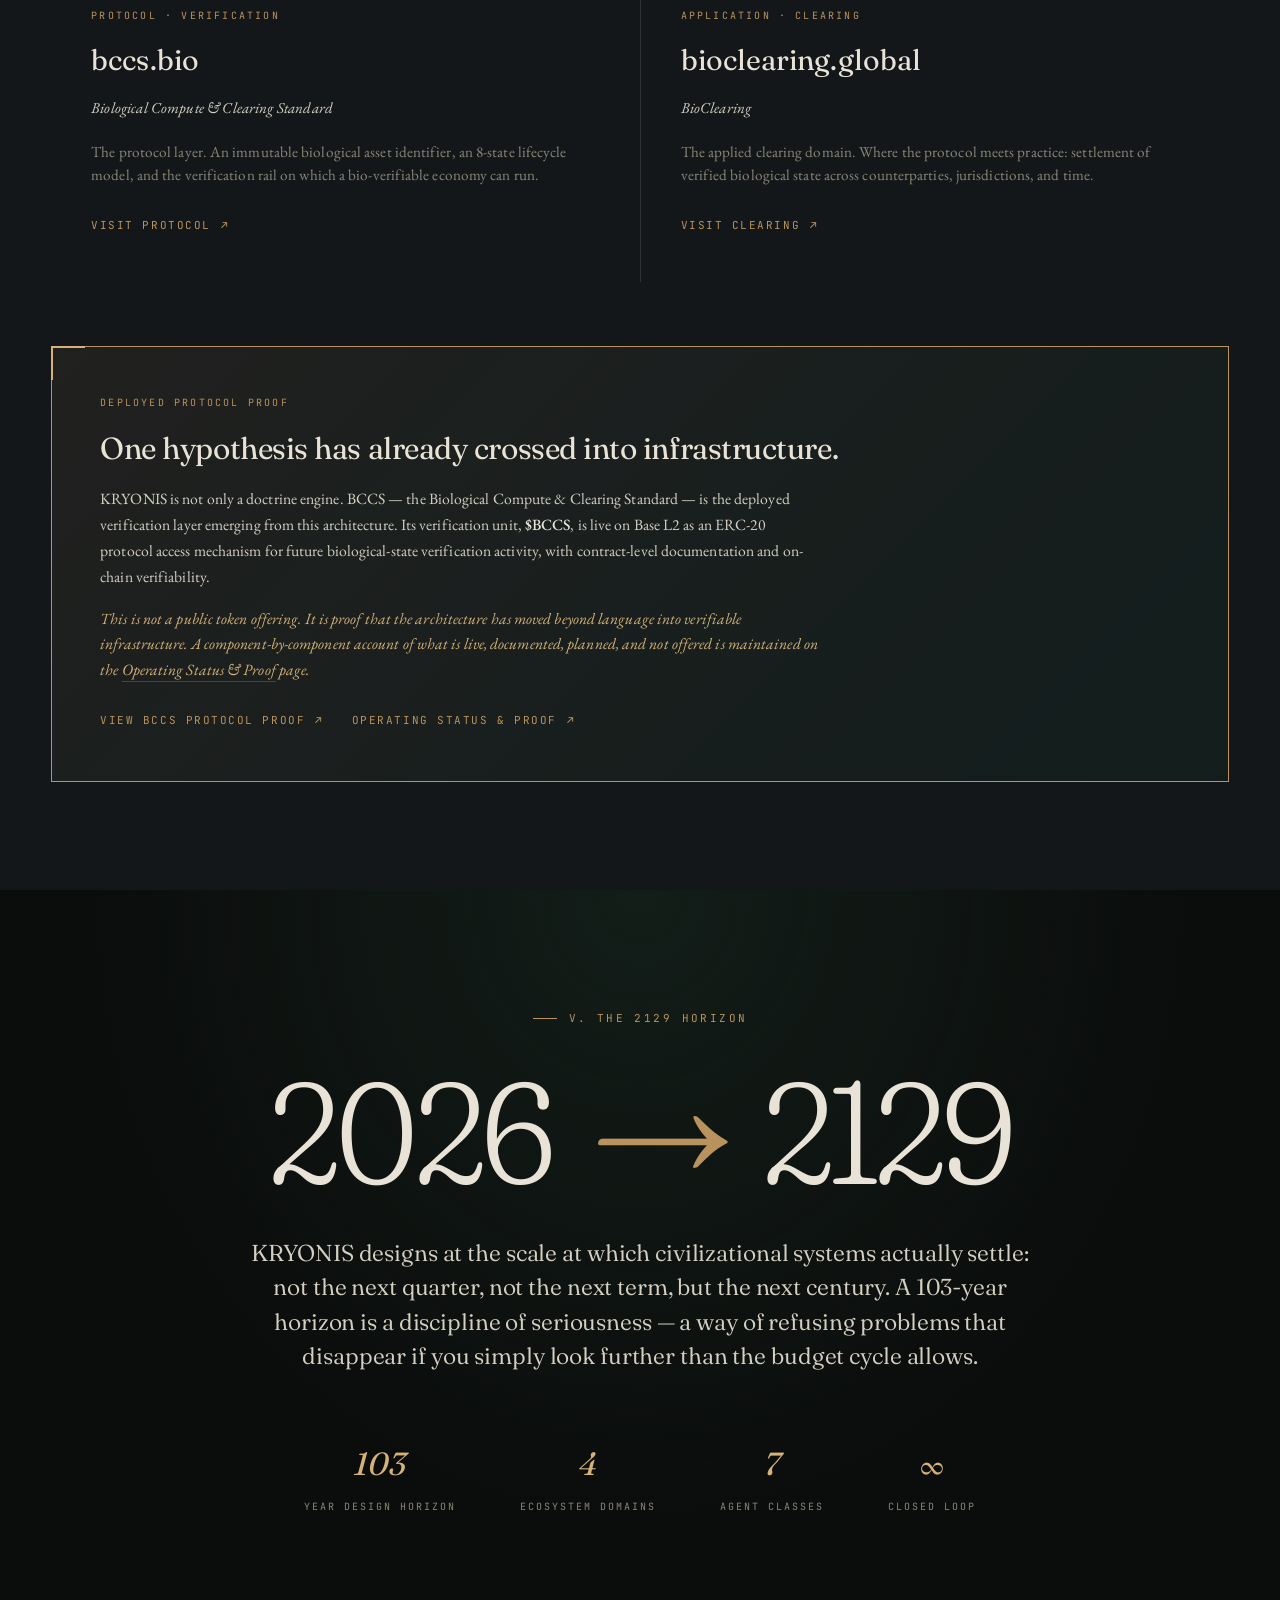
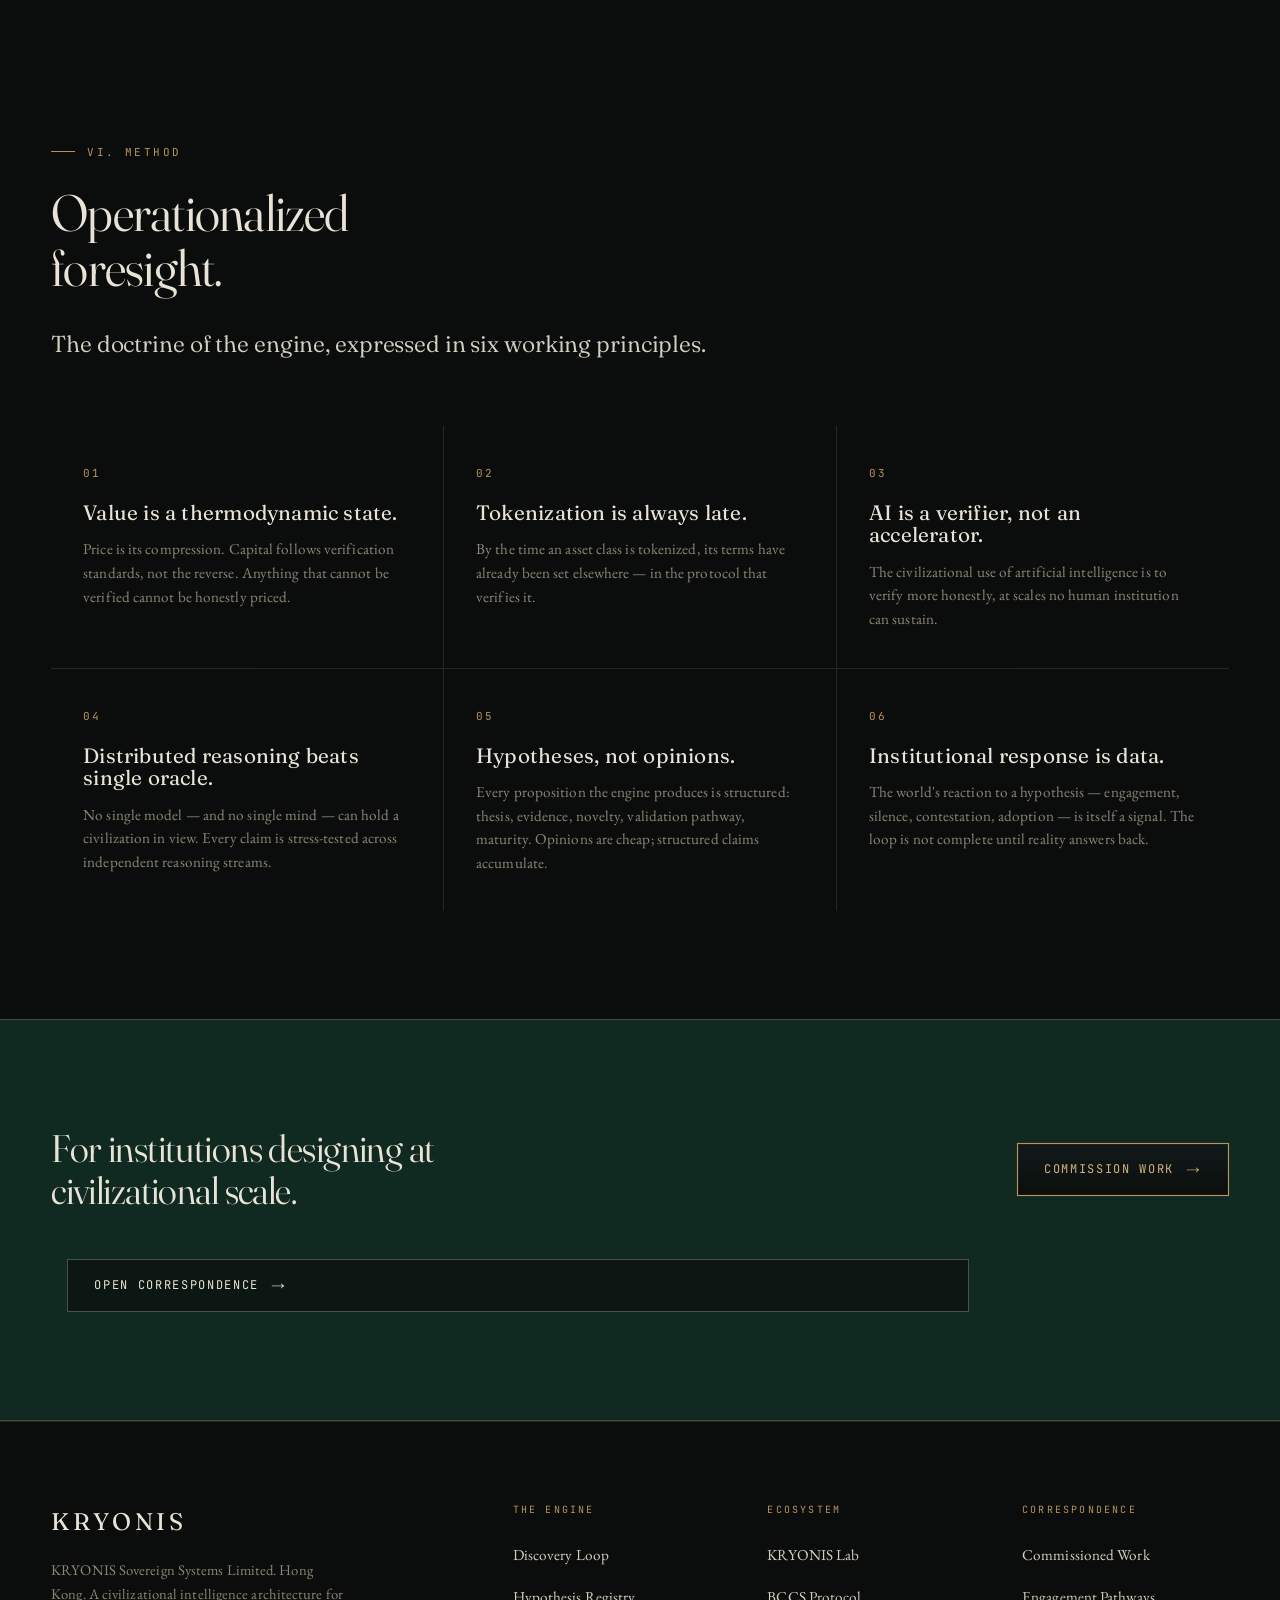
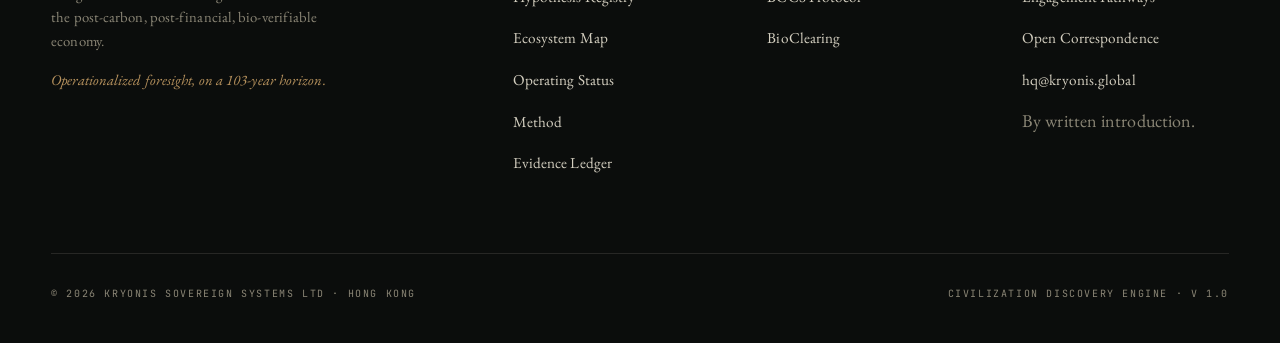
==== commit a8bc24ff: "Add files via upload" ====
--- a/index.html
+++ b/index.html
@@ -300,6 +300,22 @@
       <div style="margin-top: 56px; text-align: center;">
         <a href="/registry.html" class="btn btn-arrow reveal">View the full registry</a>
       </div>
+
+      <!-- EXTERNAL PROOF OF METHOD -->
+      <div class="proof-block reveal">
+        <div class="eco-tag">External Proof of Method</div>
+        <h3>Adversarial revision, publicly recorded.</h3>
+        <p>
+          KRYONIS is not a closed doctrine engine. A hypothesis registry is only as serious as the discipline that removes entries from it. Propositions held here are built to survive contact with evidence, criticism and institutional reality &mdash; and to be narrowed or withdrawn in public when they do not.
+        </p>
+        <p>
+          That discipline is demonstrated outside this architecture. The Synthetic Economy programme maintains a standalone <strong>Revision &amp; Evidence Ledger</strong>: every challenged load-bearing claim recorded with the challenge, the evidence, the decision and its status. Retired claims are recorded rather than erased, and the programme&rsquo;s own audits are themselves audited. The current version carries twenty-five entries across three verification cycles.
+        </p>
+        <p class="proof-note">
+          Hypotheses are not protected by authorship. They are strengthened, narrowed or removed through documented verification &mdash; and the record of that removal is public.
+        </p>
+        <a href="https://thesyntheticeconomy.org/ledger.html" target="_blank" rel="noopener" class="eco-link">Open the Evidence Ledger</a>
+      </div>
     </div>
   </section>
 
@@ -462,6 +478,7 @@
             <li><a href="/ecosystem.html">Ecosystem Map</a></li>
             <li><a href="/status.html">Operating Status</a></li>
             <li><a href="/#method">Method</a></li>
+            <li><a href="https://thesyntheticeconomy.org/ledger.html" target="_blank" rel="noopener">Evidence Ledger</a></li>
           </ul>
         </div>
 
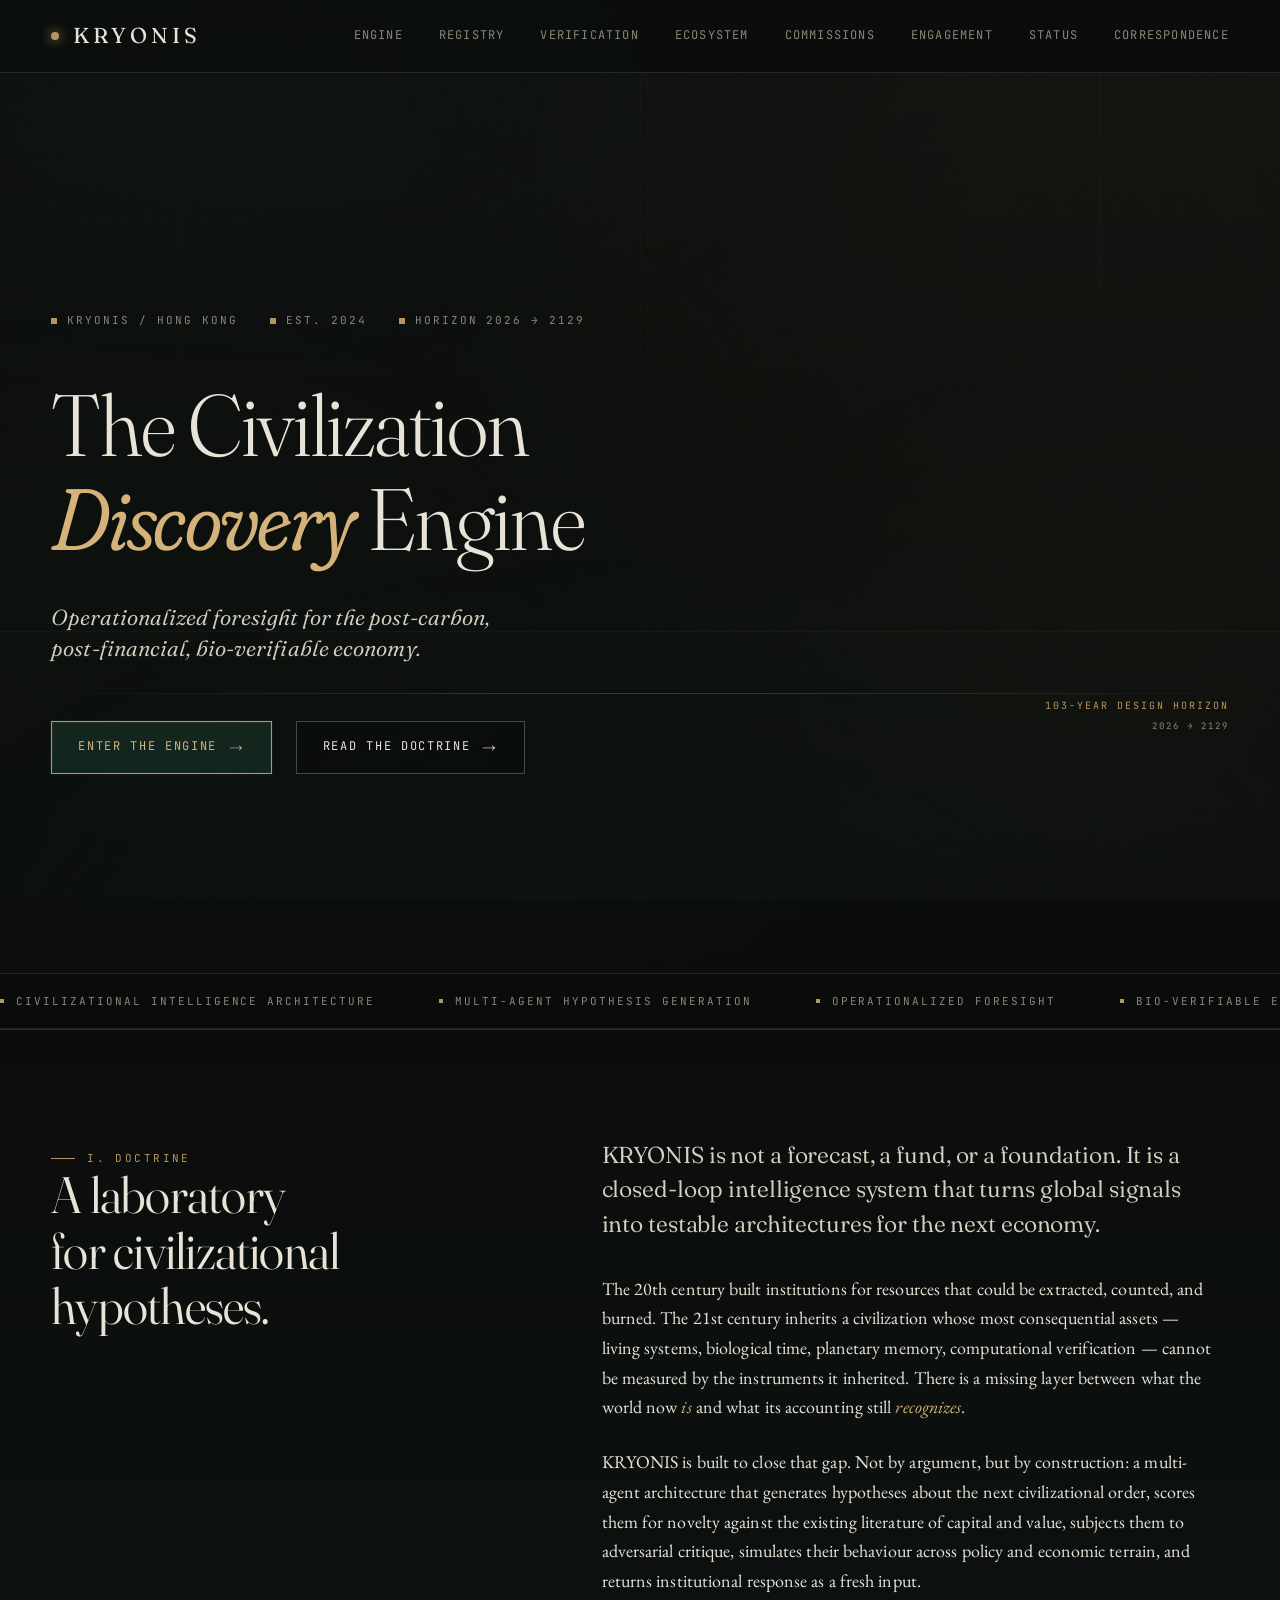
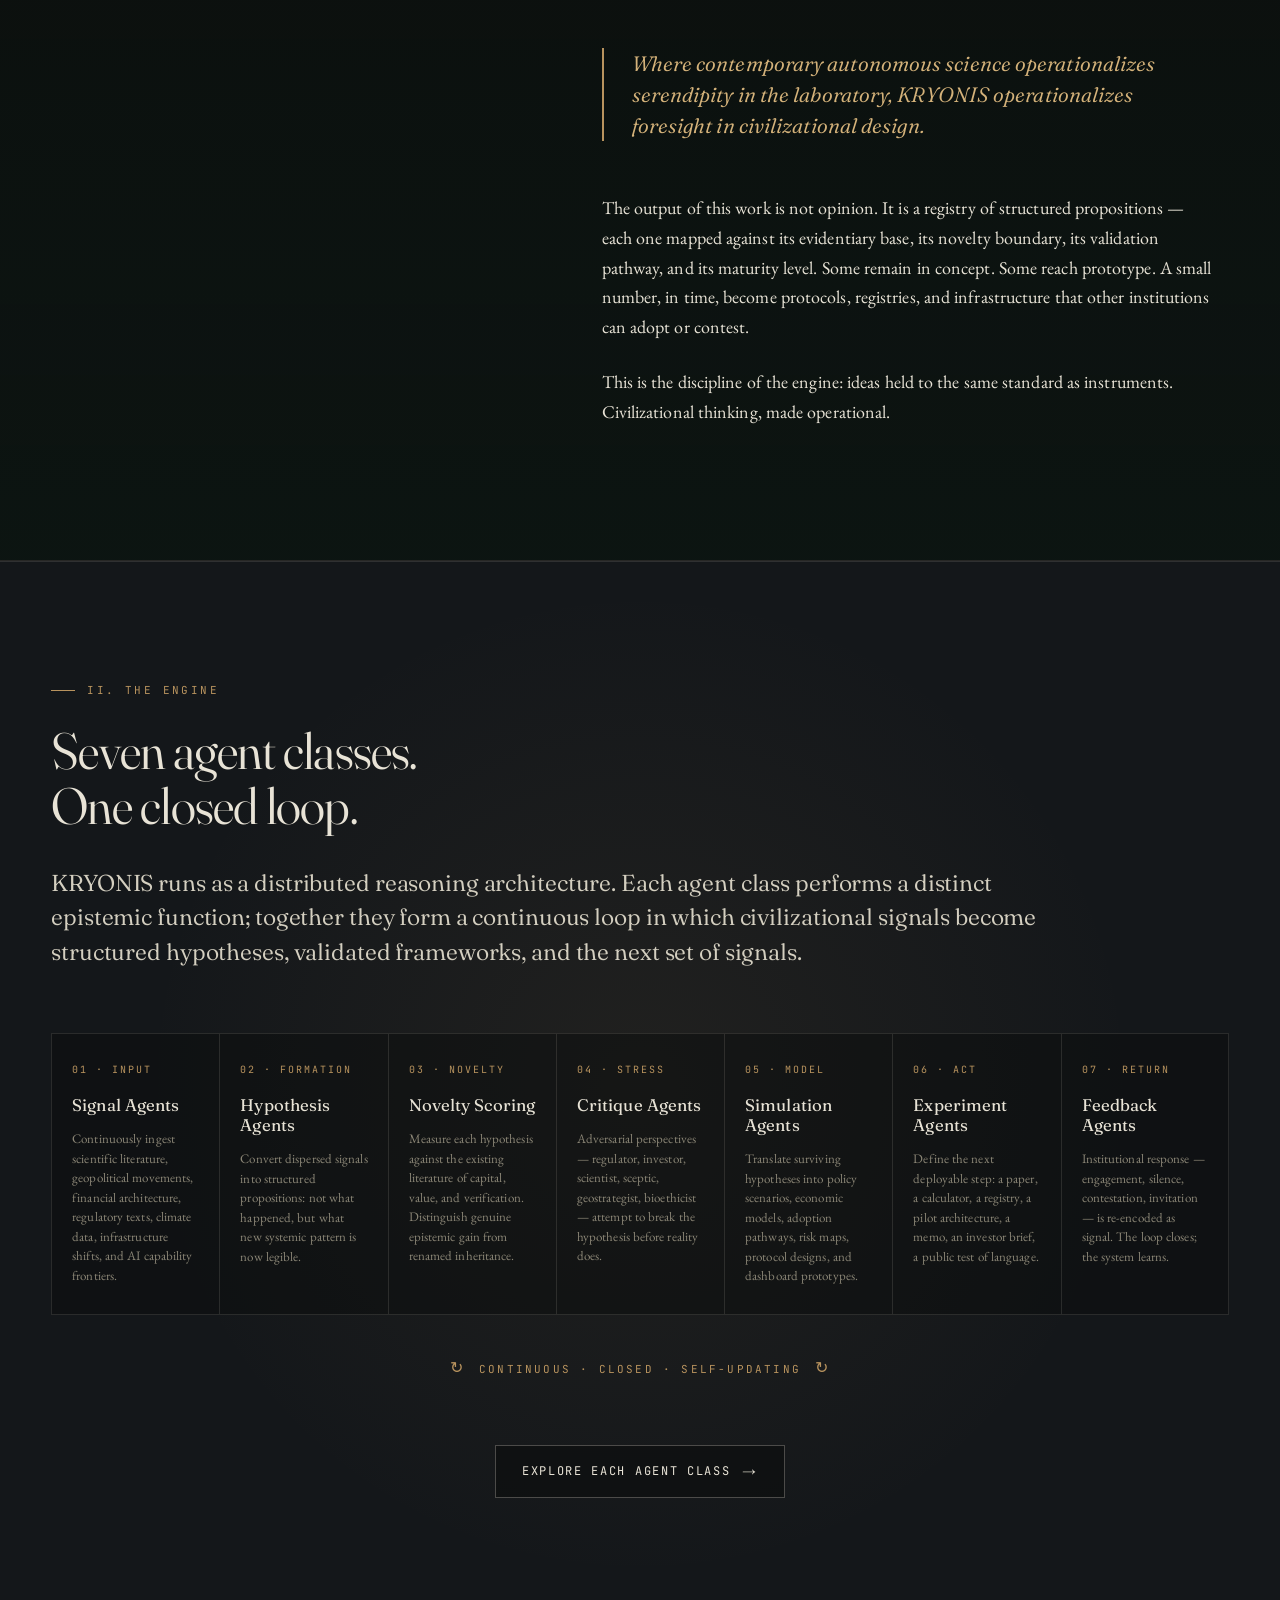
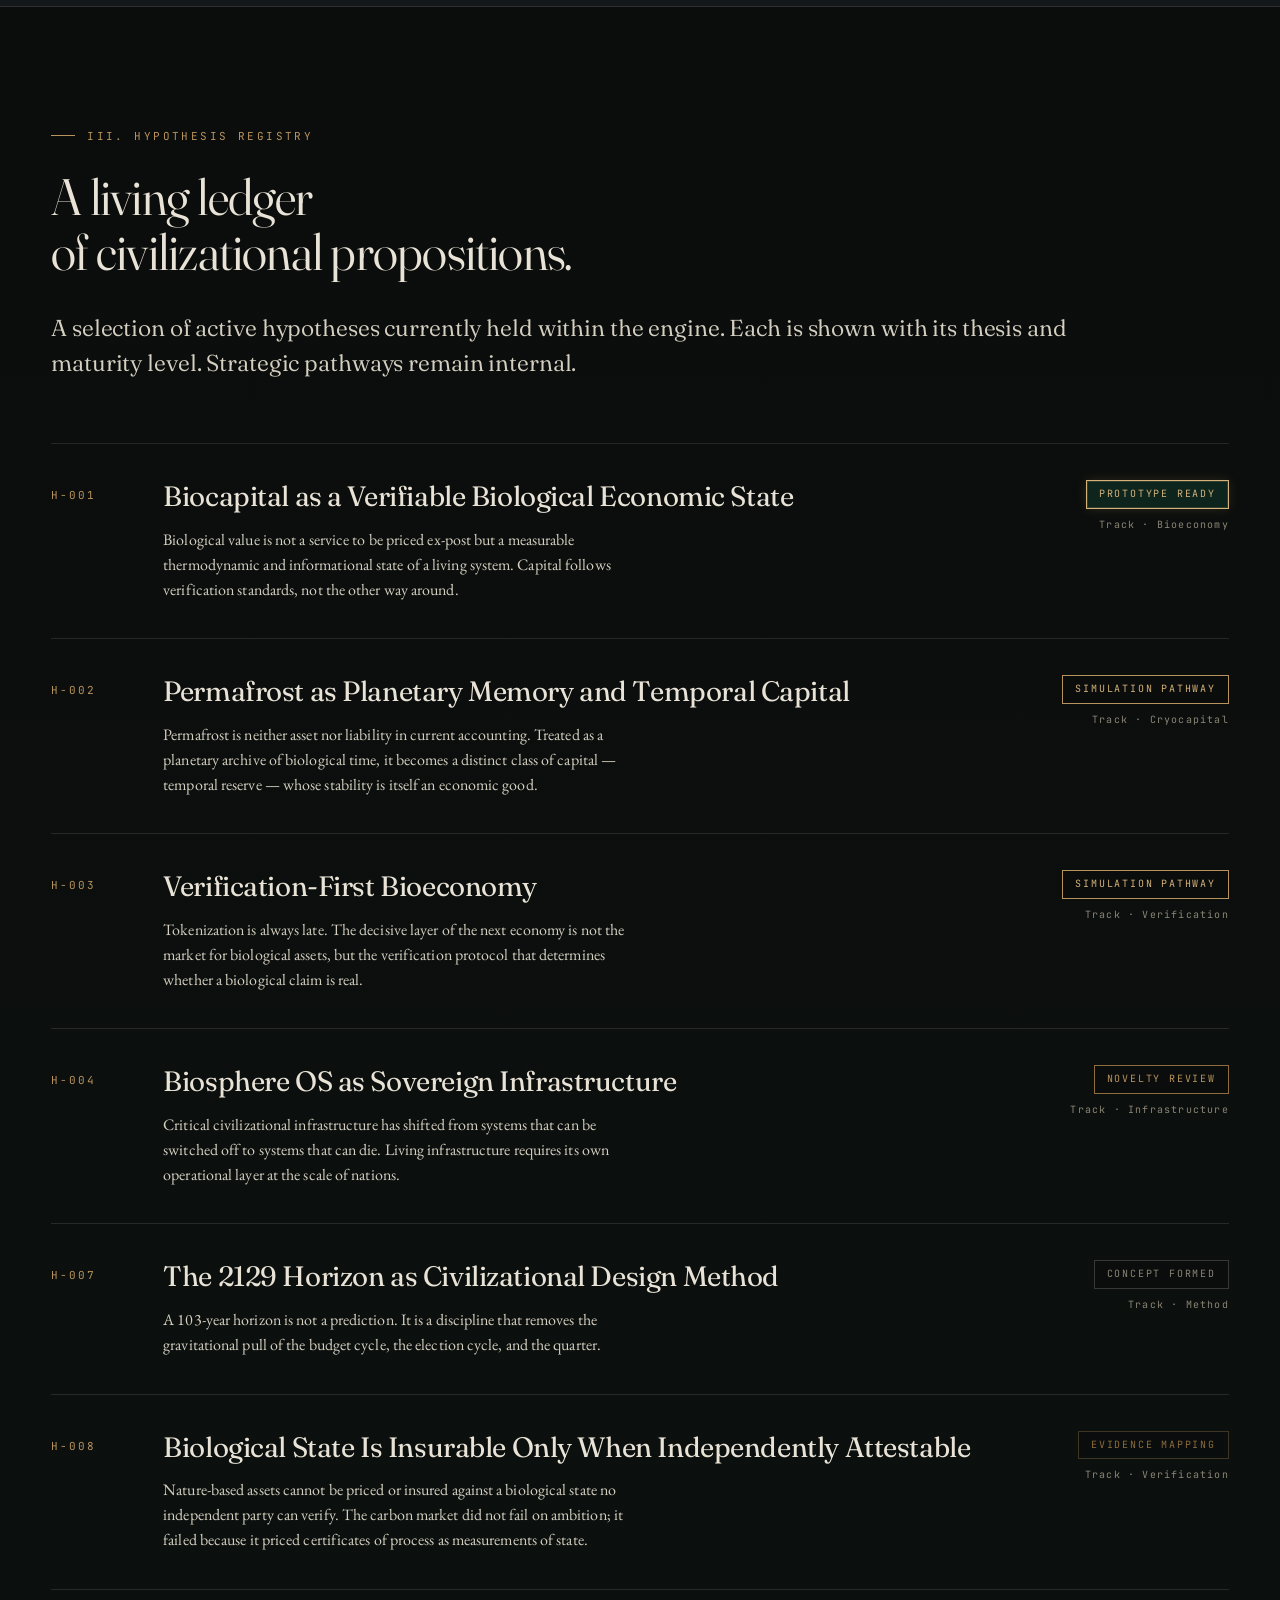
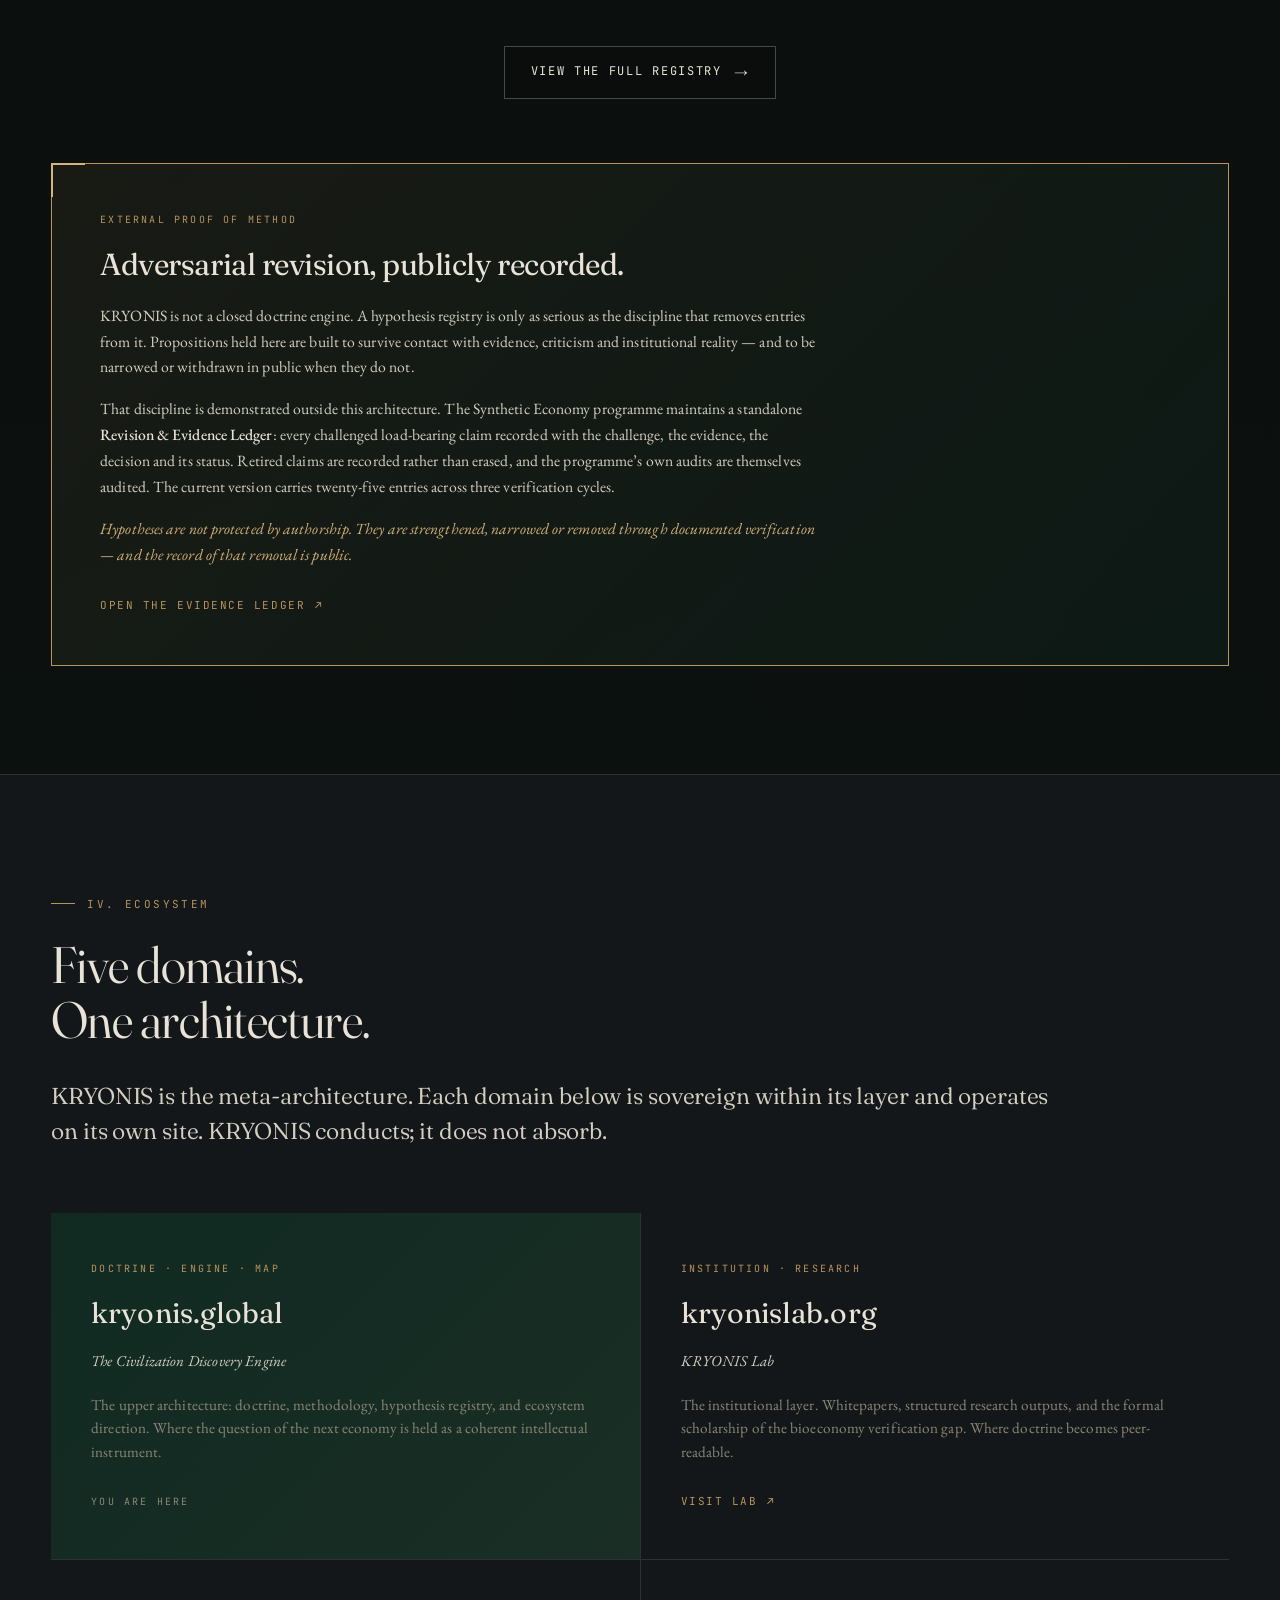
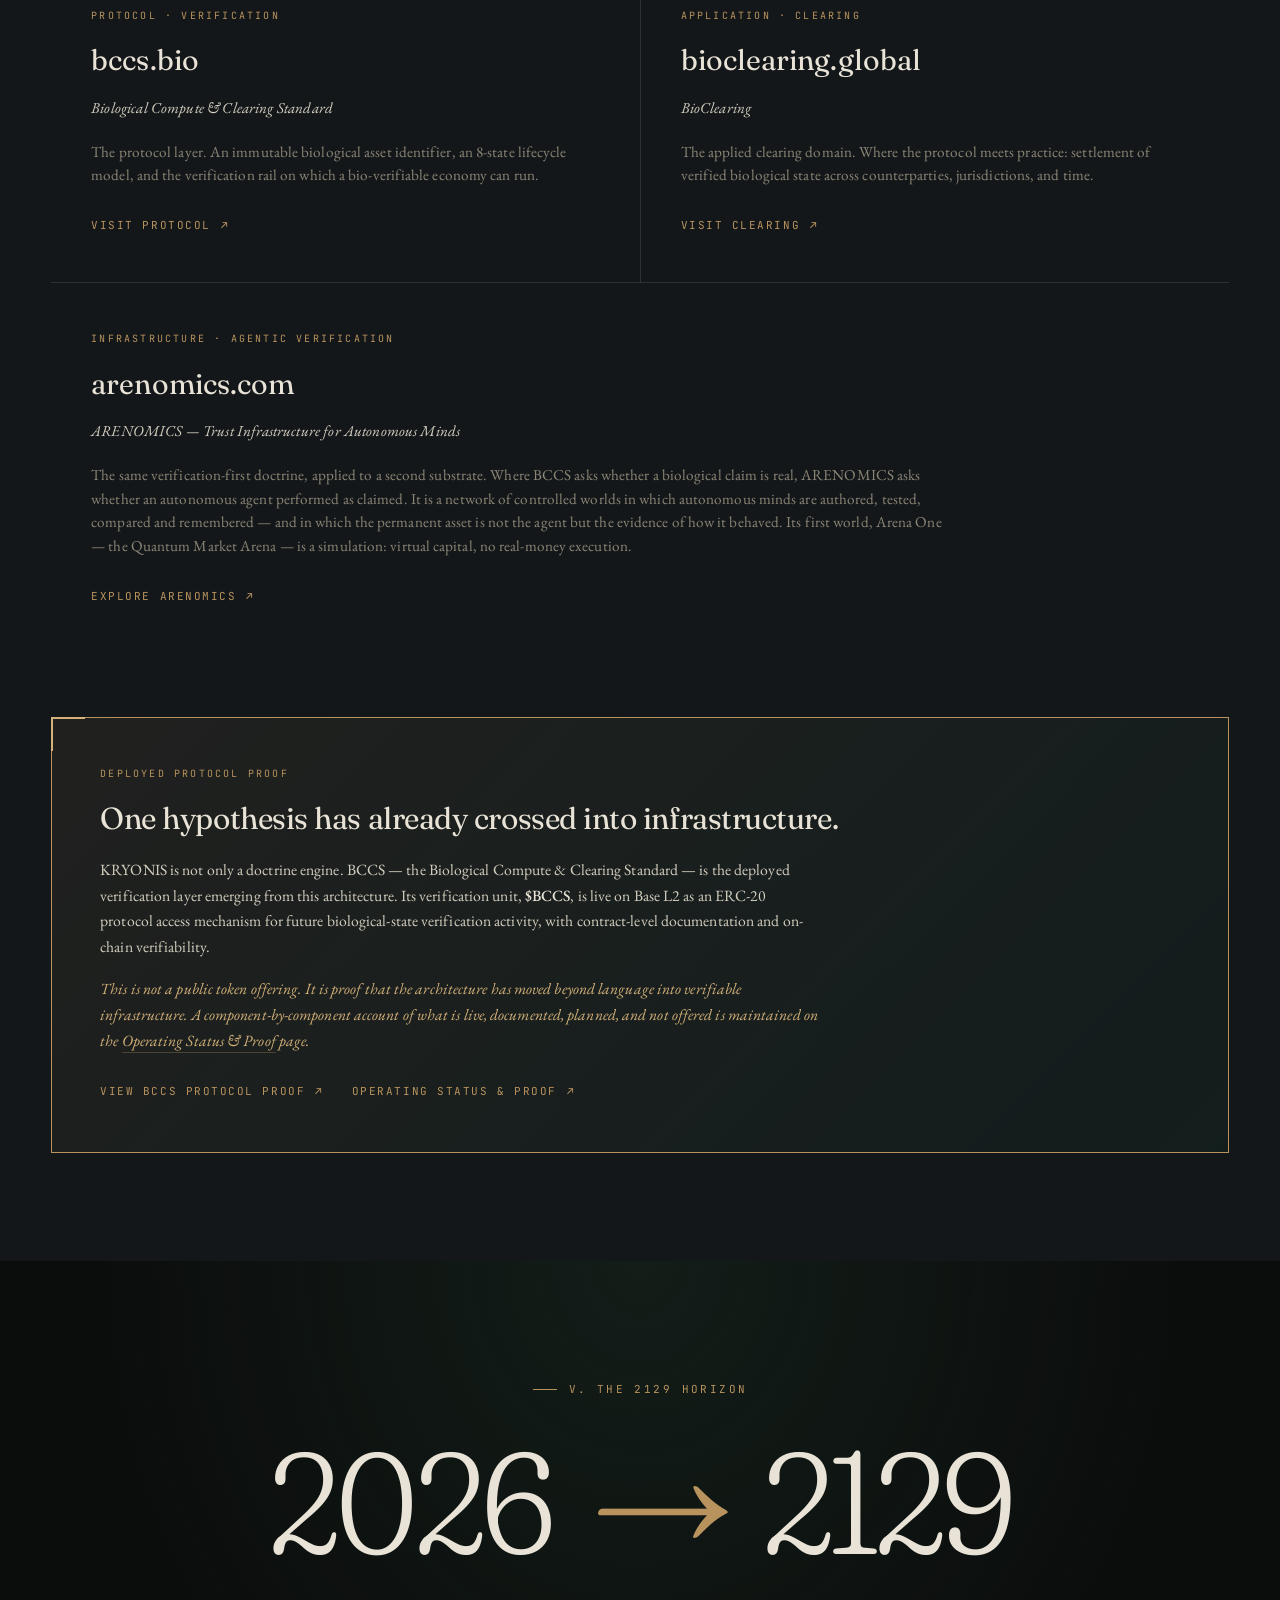
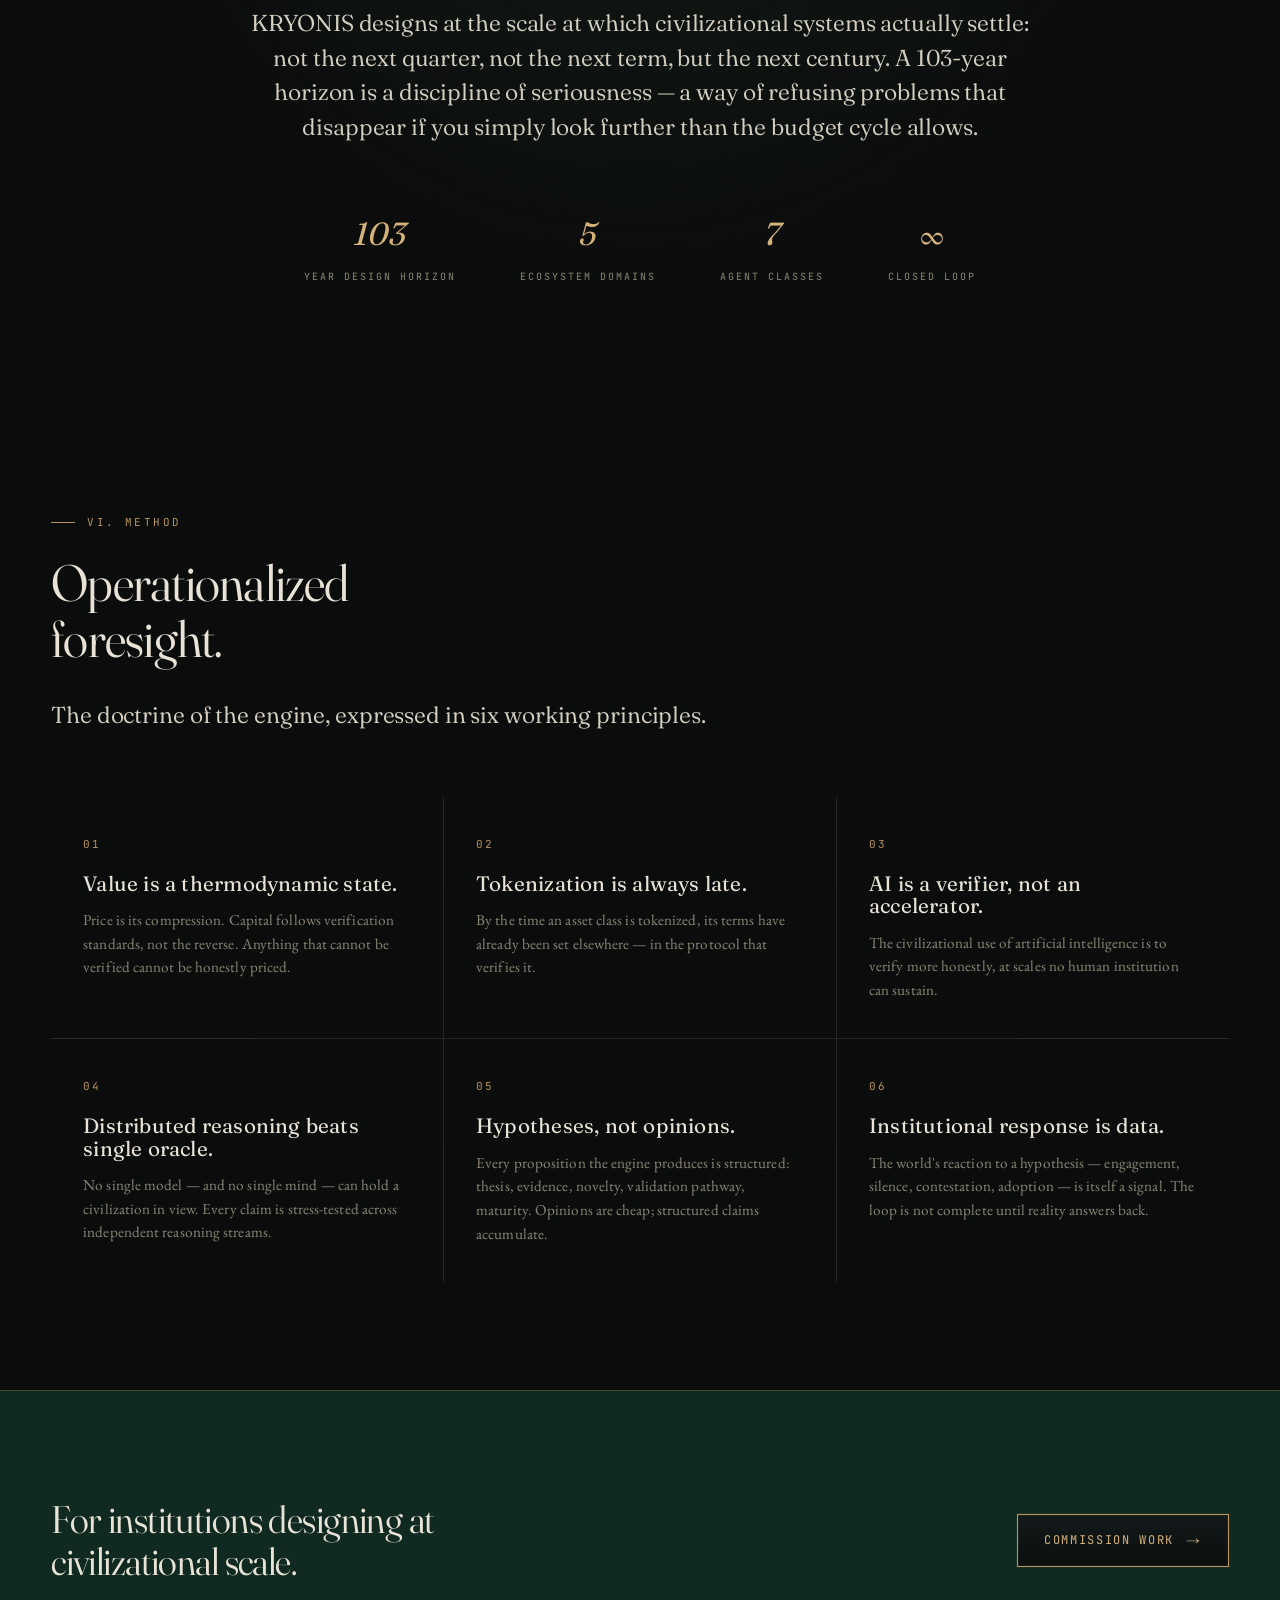
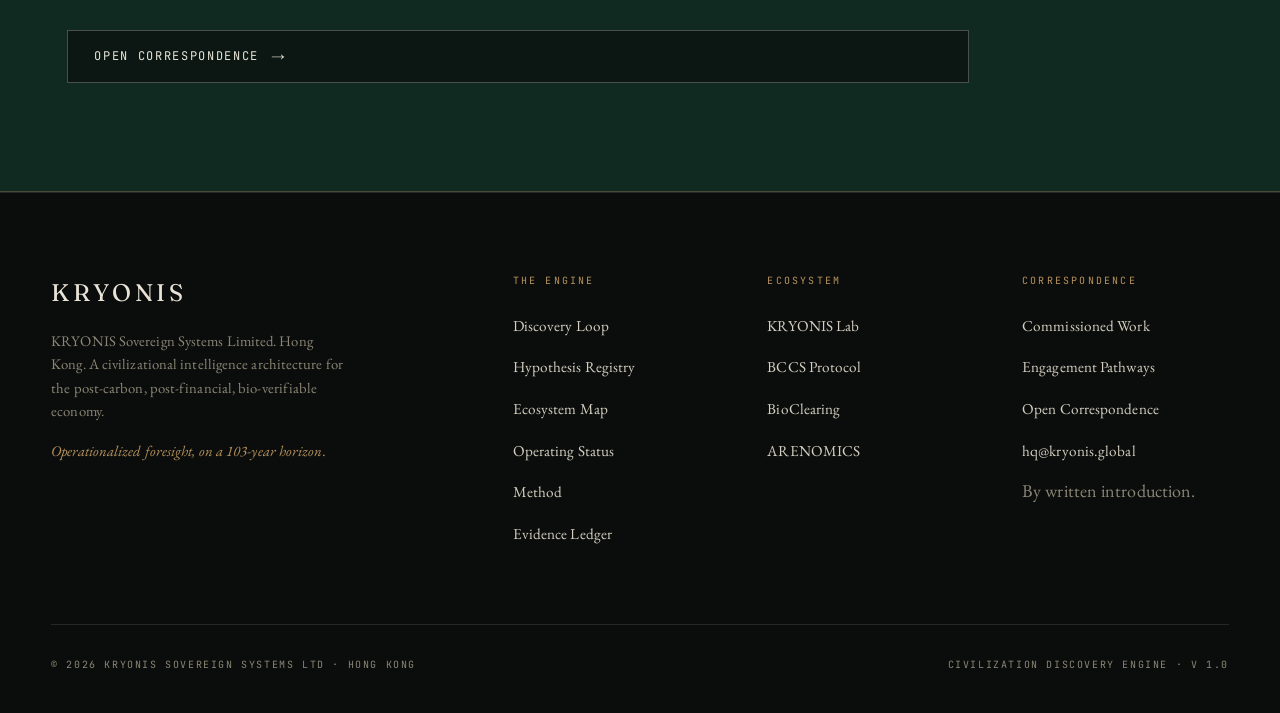
==== commit 6f1f1e83: "Add files via upload" ====
--- a/index.html
+++ b/index.html
@@ -324,7 +324,7 @@
     <div class="wrap">
       <div class="section-head">
         <div class="eyebrow reveal">IV. Ecosystem</div>
-        <h2 class="reveal reveal-delay-1">Four domains.<br />One architecture.</h2>
+        <h2 class="reveal reveal-delay-1">Five domains.<br />One architecture.</h2>
         <p class="lede reveal reveal-delay-2" style="margin-top: 32px;">
           KRYONIS is the meta-architecture. Each domain below is sovereign within its layer and operates on its own site. KRYONIS conducts; it does not absorb.
         </p>
@@ -362,6 +362,14 @@
           <div class="eco-desc">The applied clearing domain. Where the protocol meets practice: settlement of verified biological state across counterparties, jurisdictions, and time.</div>
           <a href="https://bioclearing.global" target="_blank" rel="noopener" class="eco-link">Visit Clearing</a>
         </div>
+
+        <div class="eco-node eco-wide reveal reveal-delay-3">
+          <div class="eco-tag">Infrastructure &middot; Agentic Verification</div>
+          <div class="eco-domain">arenomics.com</div>
+          <div class="eco-role">ARENOMICS &mdash; Trust Infrastructure for Autonomous Minds</div>
+          <div class="eco-desc">The same verification-first doctrine, applied to a second substrate. Where BCCS asks whether a biological claim is real, ARENOMICS asks whether an autonomous agent performed as claimed. It is a network of controlled worlds in which autonomous minds are authored, tested, compared and remembered &mdash; and in which the permanent asset is not the agent but the evidence of how it behaved. Its first world, Arena One &mdash; the Quantum Market Arena &mdash; is a simulation: virtual capital, no real-money execution.</div>
+          <a href="https://arenomics.com" target="_blank" rel="noopener" class="eco-link">Explore ARENOMICS</a>
+        </div>
       </div>
 
       <!-- DEPLOYED PROTOCOL PROOF -->
@@ -394,7 +402,7 @@
 
         <div class="horizon-meta reveal reveal-delay-3">
           <div><strong>103</strong><small>Year Design Horizon</small></div>
-          <div><strong>4</strong><small>Ecosystem Domains</small></div>
+          <div><strong>5</strong><small>Ecosystem Domains</small></div>
           <div><strong>7</strong><small>Agent Classes</small></div>
           <div><strong>∞</strong><small>Closed Loop</small></div>
         </div>
@@ -488,6 +496,7 @@
             <li><a href="https://kryonislab.org" target="_blank" rel="noopener">KRYONIS Lab</a></li>
             <li><a href="https://bccs.bio" target="_blank" rel="noopener">BCCS Protocol</a></li>
             <li><a href="https://bioclearing.global" target="_blank" rel="noopener">BioClearing</a></li>
+            <li><a href="https://arenomics.com" target="_blank" rel="noopener">ARENOMICS</a></li>
           </ul>
         </div>
 
--- a/styles.css
+++ b/styles.css
@@ -853,6 +853,11 @@
 }
 .eco-link::after { content: "↗"; transition: transform 0.3s; }
 .eco-link:hover { gap: 14px; color: var(--gold-bright); }
+.eco-node.eco-wide {
+  grid-column: 1 / -1;
+  min-height: 0;
+}
+.eco-node.eco-wide .eco-desc { max-width: 860px; }
 @media (max-width: 800px) { .eco-grid { grid-template-columns: 1fr; } }
 
 /* ========== DEPLOYED PROTOCOL PROOF ========== */
@@ -1515,6 +1520,7 @@
 .status-tag.documented { border-color: var(--line-gold); color: var(--gold); }
 .status-tag.pending { border-color: var(--line-strong); color: var(--ivory-dim); }
 .status-tag.not-active { border-color: rgba(232, 227, 214, 0.18); color: var(--grey); }
+.status-tag.prototype { border-color: var(--line-gold); color: var(--ivory-soft); }
 .status-list { list-style: none; padding: 0; margin: 40px 0 0; max-width: var(--reading); }
 .status-list li {
   padding: 14px 0 14px 28px;
